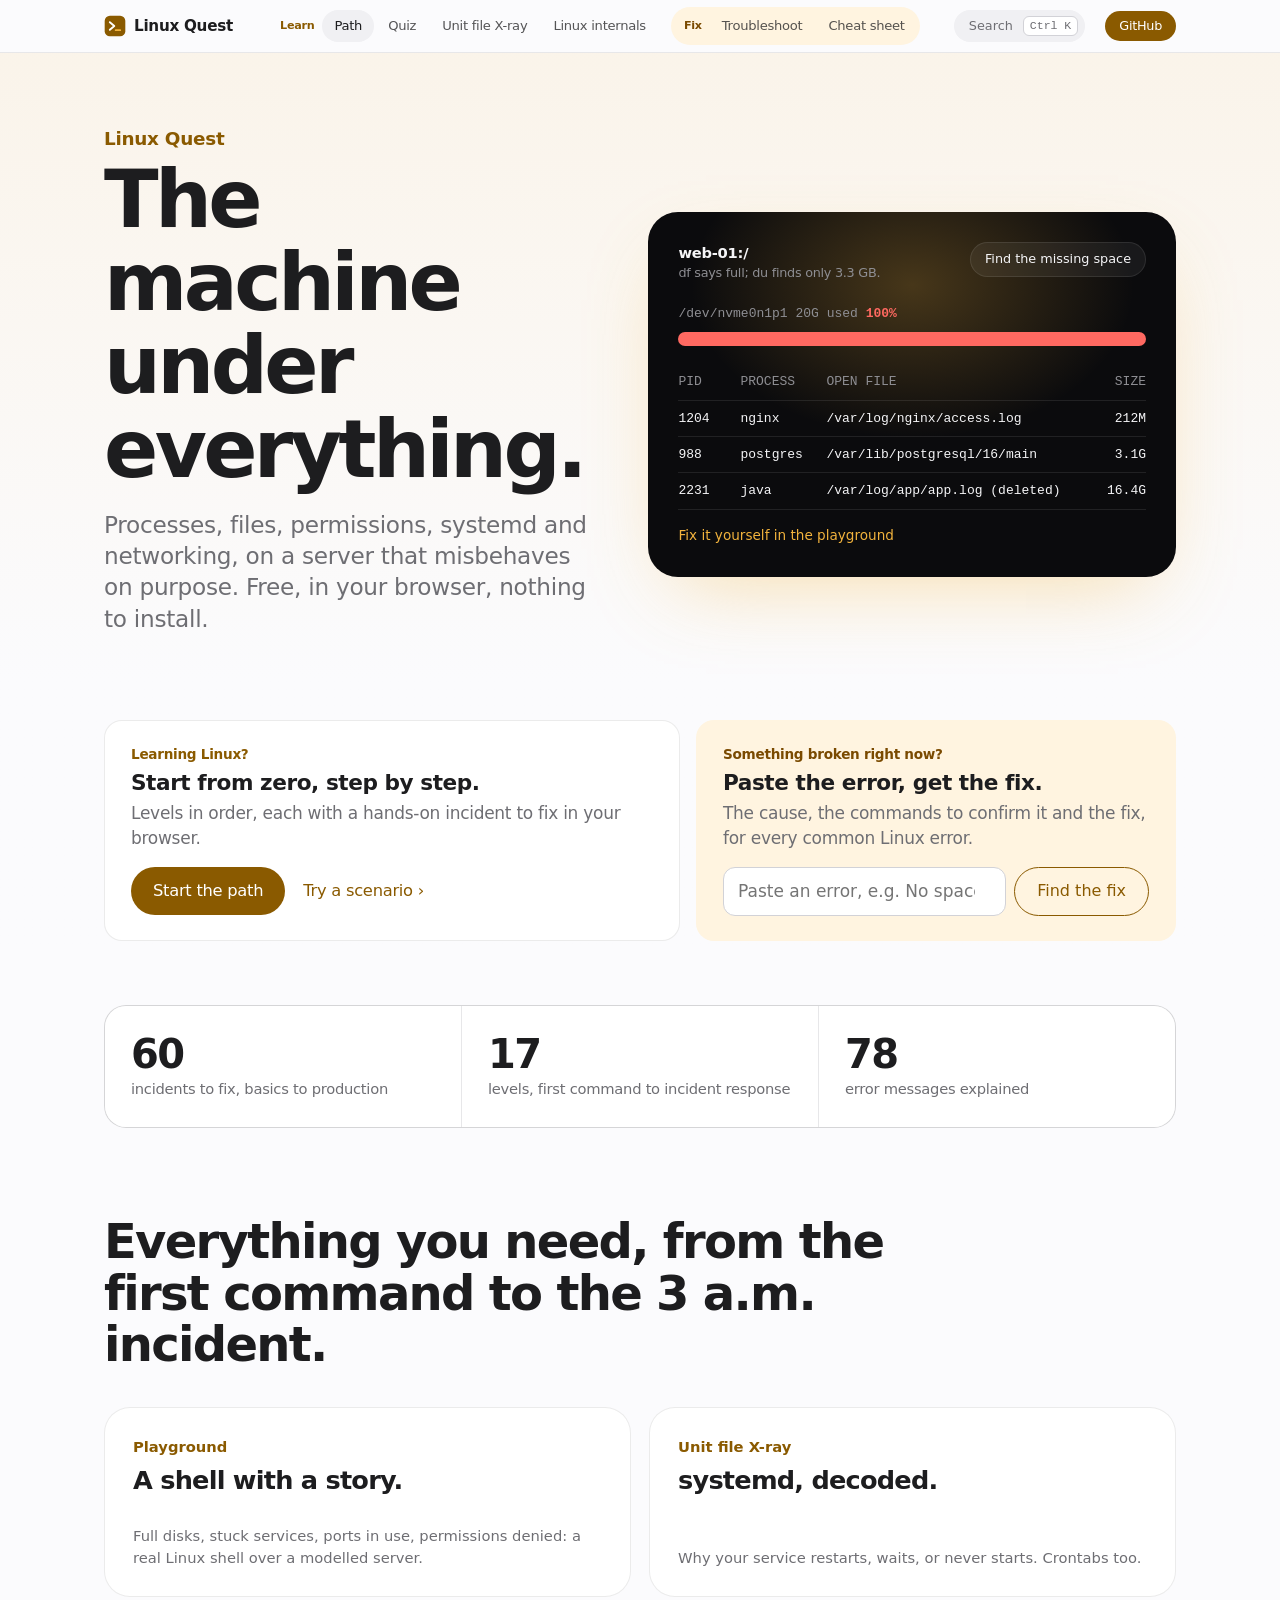
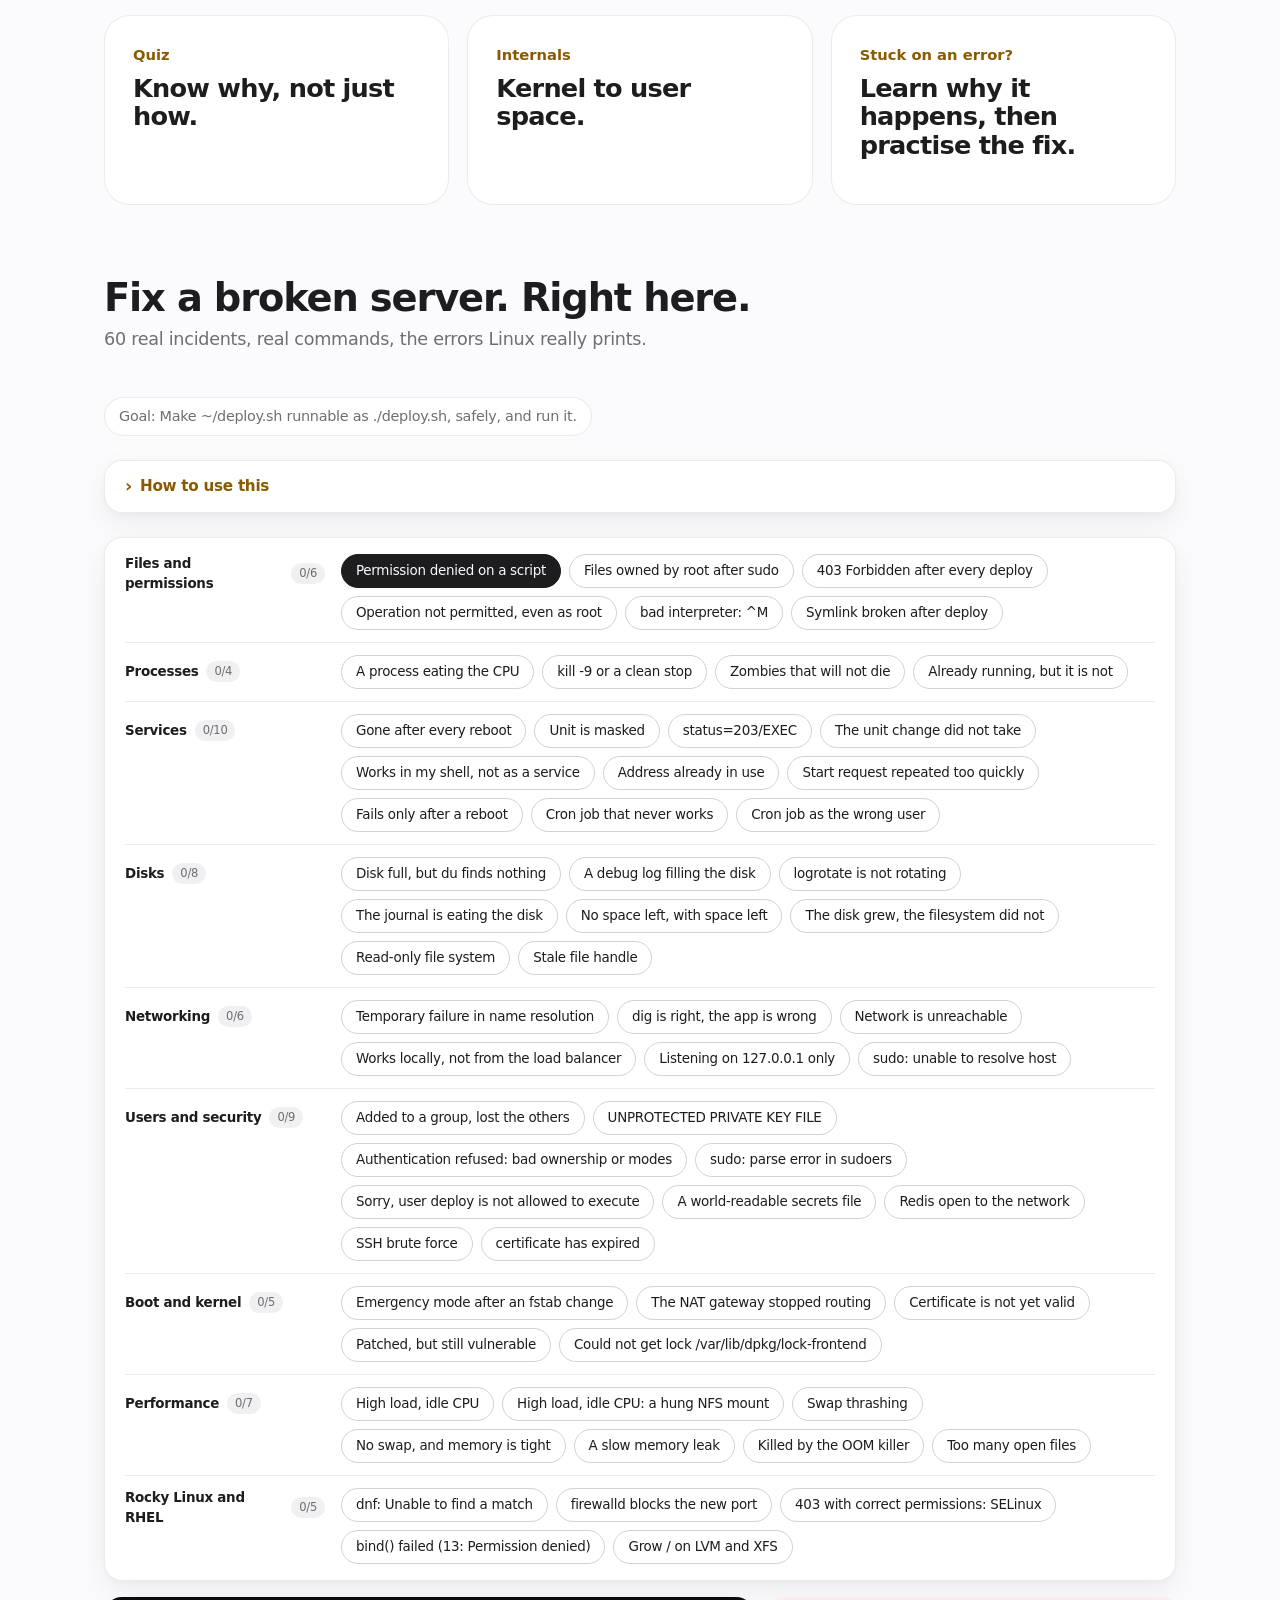
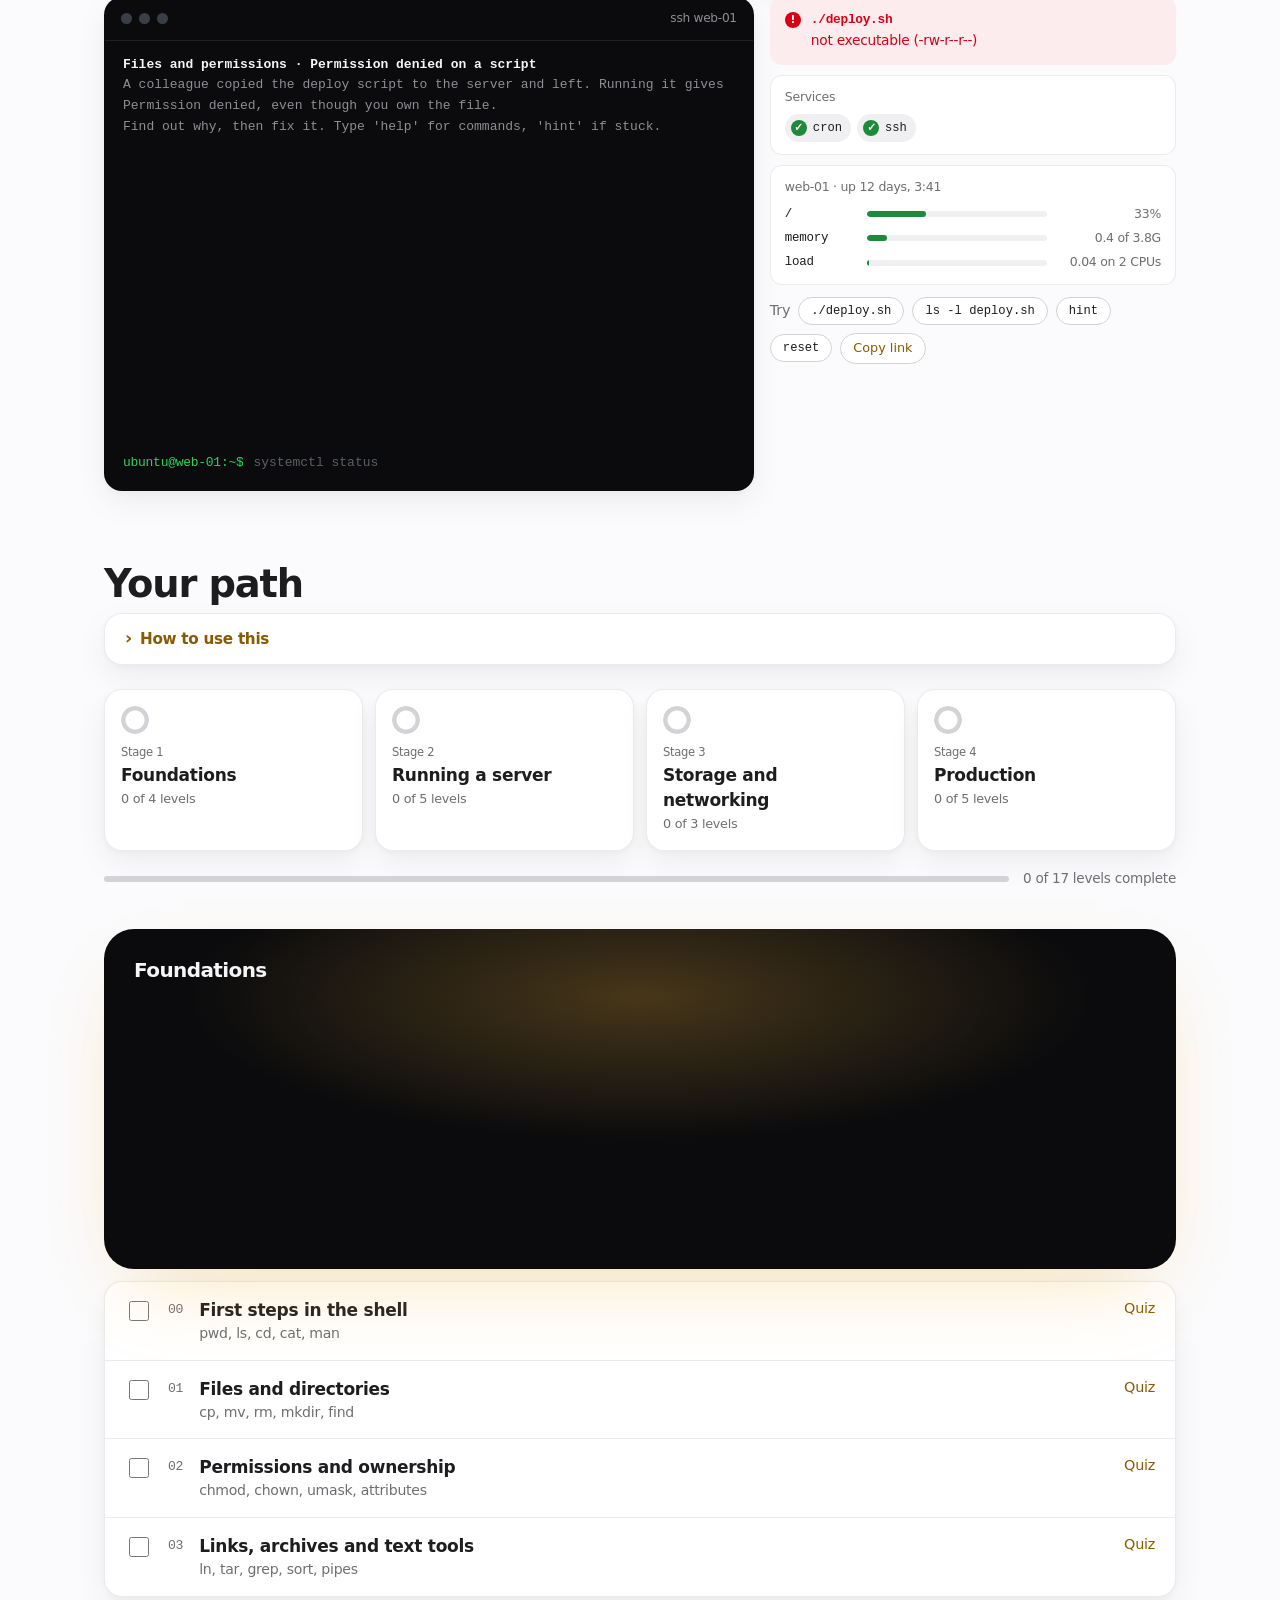
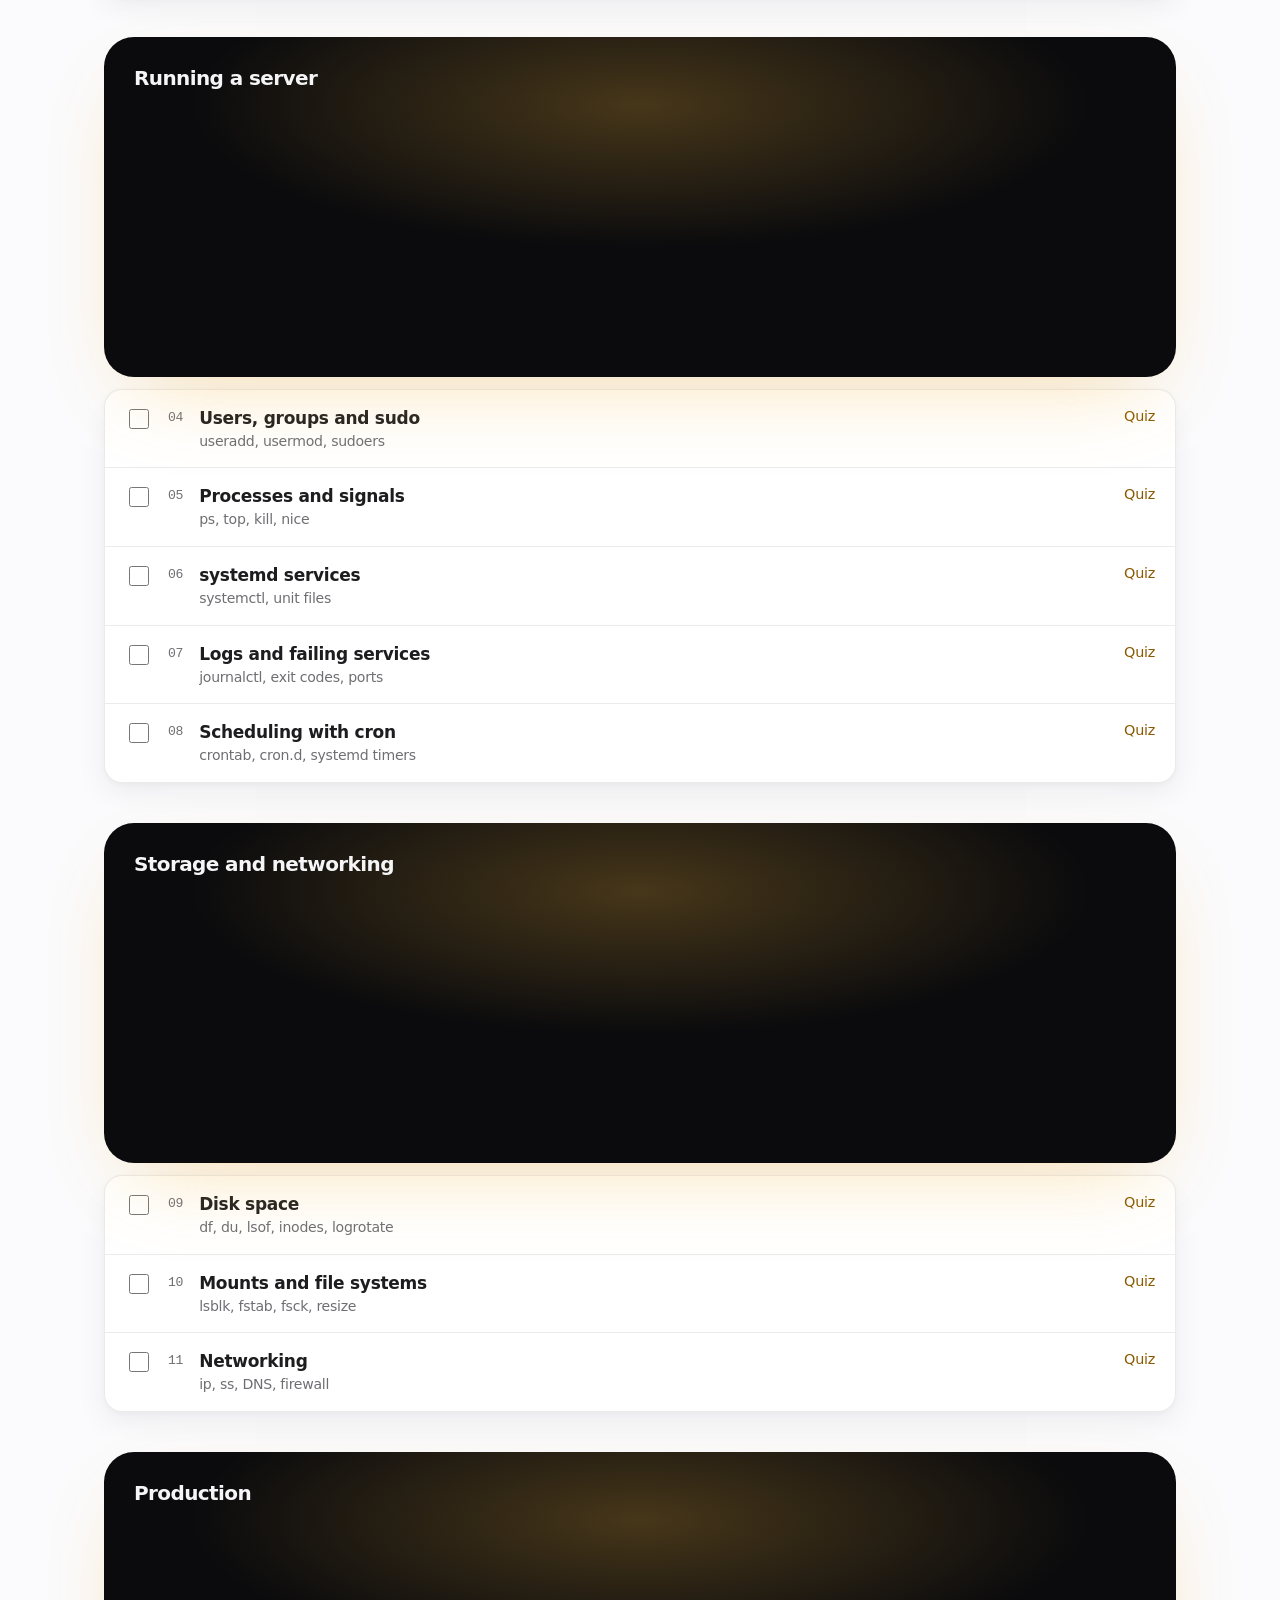
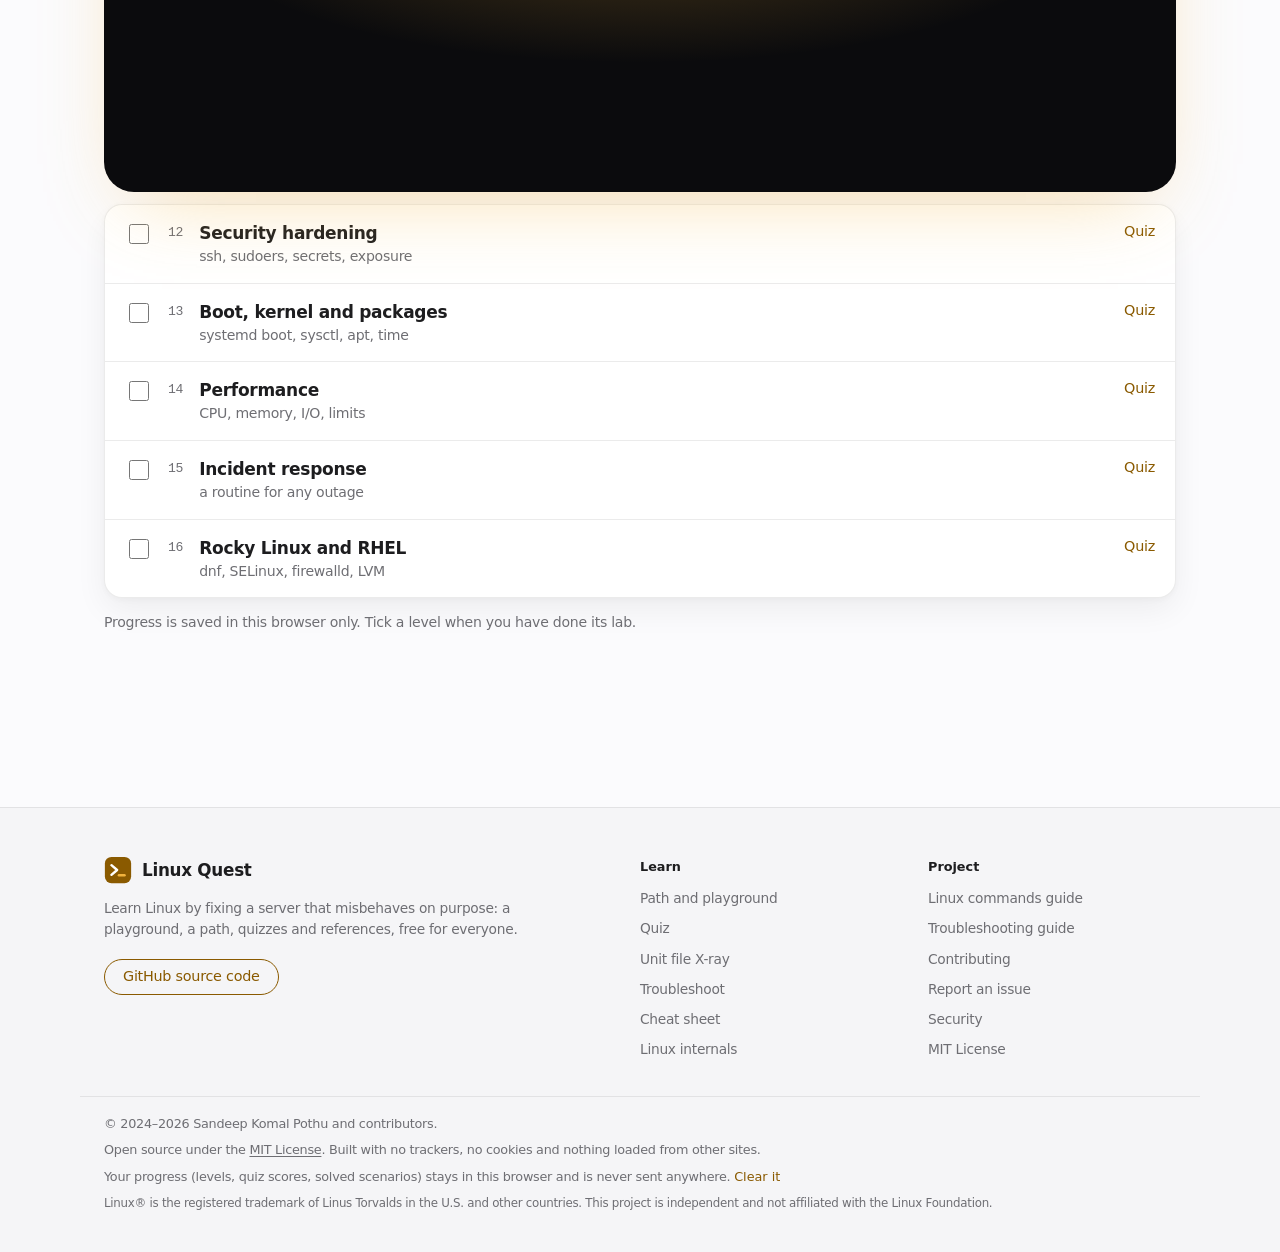
==== site/index.html @ 49817d1d "Split the site into Learn and Fix modes People arrive either to learn Linux or because something is " ====
<!doctype html>
<html lang="en">
<head>
  <meta charset="utf-8">
  <meta name="viewport" content="width=device-width, initial-scale=1">
  <meta http-equiv="Content-Security-Policy" content="default-src 'self'; script-src 'self'; style-src 'self'; img-src 'self' data:; connect-src 'none'; base-uri 'none'; form-action 'none'">
  <meta name="description" content="Learn Linux by fixing a broken server in your browser: 60 real incidents on Ubuntu and Rocky Linux (disk full, permission denied, services that will not start, DNS, SELinux, OOM, cron), a troubleshooting reference for every common error, a systemd unit X-ray, quizzes and a cheat sheet.">
  <meta property="og:type" content="website">
  <meta property="og:title" content="Linux Quest: learn Linux by fixing it">
  <meta property="og:description" content="Real Linux incidents to fix in your browser, and a reference answer for every common error message. Free, no account, nothing to install.">
  <meta property="og:url" content="https://sandeepkomal.github.io/Linux/">
  <link rel="canonical" href="https://sandeepkomal.github.io/Linux/">
  <title>Linux Quest</title>
  <link rel="stylesheet" href="style.css">
  <link rel="icon" href="logo.svg" type="image/svg+xml">
</head>
<body>
  <a class="skip" href="#main">Skip to content</a>
  <header class="top">
    <div class="wrap top-inner">
      <a class="brand" href="#path" aria-label="Linux Quest home">
        <img src="logo.svg" alt="" width="22" height="22">
        Linux Quest
      </a>
      <nav aria-label="Sections">
        <div class="mode learn" role="group" aria-label="Learn">
          <span class="mode-k">Learn</span>
          <a href="#path" data-tab="path">Path</a>
          <a href="#quiz" data-tab="quiz">Quiz</a>
          <a href="#xray" data-tab="xray">Unit file X-ray</a>
          <a href="#arch" data-tab="arch">Linux internals</a>
        </div>
        <div class="mode fix" role="group" aria-label="Fix">
          <span class="mode-k">Fix</span>
          <a href="#doctor" data-tab="doctor">Troubleshoot</a>
          <a href="#cheats" data-tab="cheats">Cheat sheet</a>
        </div>
      </nav>
      <button type="button" class="kbd-btn" id="palette-open" aria-label="Search the site (Ctrl+K)"><span>Search</span><kbd id="palette-key">Ctrl K</kbd></button>
      <a class="gh" id="gh-link" href="#">GitHub</a>
    </div>
  </header>

  <main id="main">
    <section id="tab-path" class="tab">
      <div class="hero">
        <div class="wrap hero-grid">
          <div>
            <p class="eyebrow">Linux Quest</p>
            <h1>The machine under everything.</h1>
            <p class="sub">Processes, files, permissions, systemd and networking, on a server that misbehaves on purpose. Free, in your browser, nothing to install.</p>
          </div>
          <div class="doors">
            <div class="door learn">
              <p class="door-k">Learning Linux?</p>
              <h2>Start from zero, step by step.</h2>
              <p>Levels in order, each with a hands-on incident to fix in your browser.</p>
              <div class="ctas"><a class="btn" id="cta-start" href="#path-title">Start the path</a><a class="link" id="cta-try" href="#play/noexec">Try a scenario</a></div>
            </div>
            <div class="door fix">
              <p class="door-k">Something broken right now?</p>
              <h2>Paste the error, get the fix.</h2>
              <p>The cause, the commands to confirm it and the fix, for every common Linux error.</p>
              <div class="door-search"><input id="door-q" type="search" placeholder="Paste an error, e.g. No space left on device" aria-label="Paste an error" autocomplete="off"><button type="button" class="pill" id="door-go">Find the fix</button></div>
            </div>
          </div>
          <div class="stage" id="stage"></div>
        </div>
      </div>
      <div class="wrap">
        <div class="stats" id="stats"></div>

        <section class="bento-block" aria-labelledby="bento-title">
          <h2 id="bento-title" class="big-title">Everything you need, from the first command to the 3 a.m. incident.</h2>
          <div class="bento">
            <button type="button" class="tile wide" data-goto="path"><span class="k">Playground</span><span class="t">A shell with a story.</span><span class="p">Full disks, stuck services, ports in use, permissions denied: a real Linux shell over a modelled server.</span></button>
            <button type="button" class="tile wide" data-goto="xray"><span class="k">Unit file X-ray</span><span class="t">systemd, decoded.</span><span class="p">Why your service restarts, waits, or never starts. Crontabs too.</span></button>
            <button type="button" class="tile" data-goto="quiz"><span class="k">Quiz</span><span class="t">Know why, not just how.</span></button>
            <button type="button" class="tile" data-goto="arch"><span class="k">Internals</span><span class="t">Kernel to user space.</span></button>
            <button type="button" class="tile" data-goto="doctor"><span class="k">Stuck on an error?</span><span class="t">Learn why it happens, then practise the fix.</span></button>
          </div>
        </section>

        <section class="playground" aria-labelledby="pg-title">
          <div class="pg-head">
            <div>
              <h2 id="pg-title" class="section-title">Fix a broken server. Right here.</h2>
              <p class="section-sub"><span id="pg-count">60</span> real incidents, real commands, the errors Linux really prints.</p>
            </div>
            <p id="pg-goal" class="pg-goal" aria-live="polite"></p>
          </div>
          <div class="guide-slot" data-guide="playground"></div>
          <div class="pg-scenarios" id="pg-scenarios" role="group" aria-label="Scenario"></div>
          <div class="pg-body">
            <div class="pg-term" id="pg-term">
              <div class="pg-bar" aria-hidden="true"><span></span><span></span><span></span><em id="pg-host">ssh web-01</em></div>
              <div class="pg-out" id="pg-out" role="log" aria-live="polite" aria-label="Terminal output"></div>
              <form class="pg-form" id="pg-form" autocomplete="off">
                <span id="pg-prompt" aria-hidden="true">$</span>
                <input id="pg-input" type="text" spellcheck="false" autocapitalize="off" aria-label="Type a shell command" placeholder="systemctl status">
              </form>
            </div>
            <div class="pg-side">
              <div class="pg-map" id="pg-map" aria-label="Host status" aria-live="polite"></div>
              <div class="pg-try" id="pg-try"></div>
            </div>
          </div>
        </section>

        <h2 class="section-title" id="path-title">Your path</h2>
        <div class="guide-slot" data-guide="path"></div>
        <div class="stages" id="stages" role="list"></div>
        <div class="progress-row">
          <div class="bar" role="progressbar" aria-label="Levels complete" aria-valuemin="0" aria-valuemax="16" aria-valuenow="0" id="bar"><span id="bar-fill"></span></div>
          <span id="bar-text"></span>
        </div>
        <div id="levels"></div>
        <p class="note">Progress is saved in this browser only. Tick a level when you have done its lab.</p>
      </div>
    </section>

    <section id="tab-quiz" class="tab wrap" hidden>
      <h2>Quiz</h2>
      <p class="lede">Scenario-based questions for every level. You see right or wrong as soon as you answer, with the reasoning, which is where the learning is.</p>
      <div class="guide-slot" data-guide="quiz"></div>
      <label class="field">Practise
        <select id="quiz-level"></select>
      </label>
      <button type="button" class="pill small-pill quiz-again" id="quiz-again">Start again in a new order</button>
      <div id="quiz-list"></div>
    </section>

    <section id="tab-xray" class="tab wrap" hidden>
      <h2>Unit file X-ray</h2>
      <p class="lede">Paste a systemd unit file, a drop-in, a timer or a crontab. Every line is explained, risky lines are flagged, and missing settings are listed.</p>
      <div class="guide-slot" data-guide="xray"></div>
      <div class="seg" id="xray-pick" role="tablist" aria-label="Example"></div>
      <div class="xray-paste card">
        <label for="xray-input" class="xray-paste-label">Unit file or crontab</label>
        <textarea id="xray-input" rows="10" spellcheck="false" autocapitalize="off" placeholder="[Unit]&#10;Description=My service&#10;&#10;[Service]&#10;ExecStart=/usr/local/bin/my-service"></textarea>
        <p id="xray-error" class="xray-warn" hidden></p>
        <div class="xray-paste-actions">
          <button type="button" class="pill primary small-pill" id="xray-go">Explain</button>
          <button type="button" class="pill small-pill" id="xray-clear">Clear</button>
          <span class="note">Ctrl+Enter explains. Everything stays in your browser.</span>
        </div>
        <div id="xray-result" hidden>
          <p class="xray-result-title" id="xray-summary"></p>
          <div id="xray-review" aria-live="polite"></div>
        </div>
      </div>
      <div class="xray" id="xray-view" hidden>
        <ol id="xray-lines" class="code" aria-label="Lines"></ol>
        <aside id="xray-note" class="card" aria-live="polite"></aside>
      </div>
    </section>

    <section id="tab-doctor" class="tab wrap" hidden>
      <p class="mode-banner"><strong>Fix mode.</strong> For when something is broken right now. Learning Linux instead? <a href="#path">Start the path</a>.</p>
      <h2>Stuck on an error?</h2>
      <p class="lede">Paste the error you see. Each answer explains why it happens, how to confirm it and how to fix and prevent it, then gives you a safe scenario to break and fix it yourself, so you recognise it next time. Every answer has its own link.</p>
      <div class="guide-slot" data-guide="doctor"></div>
      <label class="field wide-field">Search by error text, symptom or tool
        <input id="doctor-q" type="search" placeholder="Paste an error: No space left on device, 203/EXEC, Permission denied (publickey)…" autocomplete="off">
      </label>
      <div id="doctor-list" class="doctor-groups"></div>
      <p class="muted" id="doctor-none" hidden>No entry matches. Try fewer words, or the tool's name (systemctl, ssh, cron, mount).</p>
      <div id="doctor-out"></div>
      <p class="note">A plain copy of this reference, readable without JavaScript: <a href="problems.html">problems.html</a>.</p>
    </section>

    <section id="tab-cheats" class="tab wrap" hidden>
      <h2>Cheat sheet</h2>
      <p class="lede">The commands people actually use. Try runs one in the playground, opening the scenario it needs. Lab marks the ones that need a real Linux machine.</p>
      <div class="guide-slot" data-guide="cheats"></div>
      <label class="field">Search
        <input id="cheat-q" type="search" placeholder="disk, port, journalctl, cron…" autocomplete="off">
      </label>
      <div id="cheat-out"></div>
    </section>

    <section id="tab-arch" class="tab wrap" hidden>
      <h2>Linux internals</h2>
      <p class="lede">From your shell down to the disk: what each layer does, how it fails, and the commands that show it. Point at a part, or tab to it, to read about it.</p>
      <div class="arch" id="arch"></div>
    </section>
  </main>

  <footer class="foot">
    <div class="wrap foot-grid">
      <div class="foot-brand">
        <a class="brand" href="#path">
          <img src="logo.svg" alt="" width="28" height="28">
          Linux Quest
        </a>
        <p>Learn Linux by fixing a server that misbehaves on purpose: a playground, a path, quizzes and references, free for everyone.</p>
        <a class="pill small-pill foot-gh" data-repo="" href="#">GitHub source code</a>
      </div>
      <nav class="foot-col" aria-label="Learn">
        <h2>Learn</h2>
        <a href="#path">Path and playground</a>
        <a href="#quiz">Quiz</a>
        <a href="#xray">Unit file X-ray</a>
        <a href="#doctor">Troubleshoot</a>
        <a href="#cheats">Cheat sheet</a>
        <a href="#arch">Linux internals</a>
      </nav>
      <nav class="foot-col" aria-label="Project">
        <h2>Project</h2>
        <a data-repo="/blob/main/Linux_commands.md" href="#">Linux commands guide</a>
        <a data-repo="/blob/main/docs/troubleshooting.md" href="#">Troubleshooting guide</a>
        <a data-repo="/blob/main/CONTRIBUTING.md" href="#">Contributing</a>
        <a data-repo="/issues" href="#">Report an issue</a>
        <a data-repo="/blob/main/SECURITY.md" href="#">Security</a>
        <a data-repo="/blob/main/LICENSE" href="#">MIT License</a>
      </nav>
    </div>
    <div class="wrap foot-base">
      <p>© 2024–2026 Sandeep Komal Pothu and contributors.</p>
      <p>Open source under the <a data-repo="/blob/main/LICENSE" href="#">MIT License</a>. Built with no trackers, no cookies and nothing loaded from other sites.</p>
      <p>Your progress (levels, quiz scores, solved scenarios) stays in this browser and is never sent anywhere. <button type="button" class="link-btn" id="forget">Clear it</button></p>
      <p class="foot-tm">Linux® is the registered trademark of Linus Torvalds in the U.S. and other countries. This project is independent and not affiliated with the Linux Foundation.</p>
    </div>
  </footer>

  <dialog id="palette" class="palette" aria-label="Search">
    <input id="palette-input" type="text" placeholder="Jump to a scenario, an error or a section" autocomplete="off" aria-controls="palette-list">
    <ul id="palette-list" role="listbox"></ul>
    <p class="palette-foot muted"><kbd>↑</kbd> <kbd>↓</kbd> to move · <kbd>Enter</kbd> to open · <kbd>Esc</kbd> to close</p>
  </dialog>

  <script src="data.js"></script>
  <script src="quiz-bank.js"></script>
  <script src="xray-explain.js"></script>
  <script src="app.js"></script>
  <script src="sim.js"></script>
  <script src="sim-ops.js"></script>
  <script src="sim-admin.js"></script>
  <script src="world.js"></script>
  <script src="rhel.js"></script>
  <script src="scenarios.js"></script>
  <script src="playground.js"></script>
  <script src="architecture.js"></script>
</body>
</html>
---- site/style.css ----
/* Linux Quest. Calm, product-page styling: system font, solid surfaces,
   hairline borders, one accent (amber), light and dark. */
:root {
  --bg: #fbfbfd;
  --surface: #ffffff;
  --surface-2: #f5f5f7;
  --text: #1d1d1f;
  --muted: #6e6e73;
  --line: #d2d2d7;
  --hair: rgba(0, 0, 0, .08);
  --accent: #8a5a00;
  --accent-2: #f2b33d;
  --accent-hover: #744b00;
  --accent-soft: #fbf1df;
  --on-accent: #ffffff;
  --ok: #1d8a3a;
  --ok-soft: #e9f6ec;
  --bad: #d70015;
  --bad-soft: #fdecee;
  --warn: #b26a00;
  --warn-text: #7a4a00;
  --warn-soft: #fff4e0;
  --code-bg: #f0f0f3;
  --stage: #0b0b0d;
  --stage-text: #f5f5f7;
  --stage-muted: #8e8e93;
  --stage-line: rgba(255, 255, 255, .09);
  --term-ok: #30d158;
  --term-warn: #ffd60a;
  --term-bad: #ff6961;
  --shadow: 0 2px 8px rgba(0, 0, 0, .04), 0 12px 32px rgba(0, 0, 0, .06);
  --radius: 18px;
  --radius-sm: 12px;
  --ease: cubic-bezier(.22, .8, .2, 1);
  --dur: .24s;
  --mono: "SF Mono", ui-monospace, Menlo, Consolas, monospace;
  color-scheme: light dark;
}
@media (prefers-color-scheme: dark) {
  :root {
    --bg: #000000;
    --surface: #161618;
    --surface-2: #111113;
    --text: #f5f5f7;
    --muted: #a1a1a6;
    --line: #424245;
    --hair: rgba(255, 255, 255, .1);
    --accent: #f2b33d;
    --accent-hover: #f6c464;
    --accent-soft: #33260c;
    --on-accent: #000000;
    --ok: #30d158;
    --ok-soft: #0f2e18;
    --bad: #ff6961;
    --bad-soft: #3a1414;
    --warn: #ffb340;
    --warn-text: #ffcc80;
    --warn-soft: #3a2a0c;
    --code-bg: #2c2c2e;
    --shadow: none;
  }
}

* { box-sizing: border-box; }
html { -webkit-text-size-adjust: 100%; scroll-padding-top: 80px; }
body { margin: 0; background: var(--bg); color: var(--text); font: 17px/1.47 -apple-system, BlinkMacSystemFont, "SF Pro Text", "Helvetica Neue", "Segoe UI", system-ui, sans-serif; letter-spacing: -.016em; -webkit-font-smoothing: antialiased; }
a { color: var(--accent); text-decoration: none; }
a:hover { text-decoration: underline; }
button { font: inherit; cursor: pointer; }
code, pre { font-family: var(--mono); font-size: .86em; letter-spacing: 0; }
:not(pre) > code { background: var(--code-bg); padding: .12em .4em; border-radius: 6px; overflow-wrap: anywhere; }
pre { background: var(--code-bg); padding: 14px 16px; border-radius: var(--radius-sm); overflow-x: auto; margin: 0; line-height: 1.6; }
h1, h2, h3, h4 { letter-spacing: -.03em; line-height: 1.1; }
:focus-visible { outline: 3px solid var(--accent); outline-offset: 3px; border-radius: 8px; }

.wrap { max-width: 1120px; margin: 0 auto; padding: 0 24px; }
.skip { position: absolute; left: -9999px; }
.skip:focus { left: 16px; top: 8px; background: var(--surface); padding: 6px 10px; z-index: 30; }
.muted { color: var(--muted); }
.small { font-size: .9rem; }
.note { color: var(--muted); font-size: .88rem; }
.lede { color: var(--muted); font-size: 1.15rem; margin: -6px 0 24px; max-width: 720px; }

/* Navigation: quiet and solid. */
.top { position: sticky; top: 0; z-index: 20; background: var(--bg); border-bottom: 1px solid var(--hair); }
.top-inner { display: flex; align-items: center; gap: 20px; height: 52px; }
.brand { display: flex; align-items: center; gap: 8px; font-weight: 600; font-size: .95rem; color: var(--text); white-space: nowrap; }
.brand:hover { text-decoration: none; }
.brand img { display: block; }
.top nav { display: flex; gap: 2px; overflow-x: auto; flex: 1; justify-content: center; scrollbar-width: none; }
.top nav a { color: var(--text); opacity: .75; padding: 6px 12px; border-radius: 99px; white-space: nowrap; font-size: .82rem; transition: opacity .2s, background .2s; }
.top nav a:hover { opacity: 1; text-decoration: none; }
.top nav a[aria-current="page"] { opacity: 1; background: var(--code-bg); font-weight: 500; }
/* Two modes: Learn (the course) and Fix (the reference for something broken now). */
.top nav { align-items: center; gap: 10px; }
.mode { display: flex; align-items: center; gap: 2px; padding: 3px; border-radius: 99px; }
.mode-k { font-size: .7rem; font-weight: 600; padding: 0 6px 0 10px; color: var(--accent); }
.mode.fix { background: var(--warn-soft); }
.mode.fix .mode-k { color: var(--warn-text); }
.mode.fix a[aria-current="page"] { background: var(--surface); }
.gh { display: inline-flex; align-items: center; font-size: .8rem; font-weight: 500; color: var(--on-accent); background: var(--accent); border-radius: 99px; padding: 6px 14px; transition: background .2s; }
.gh:hover { background: var(--accent-hover); text-decoration: none; }

main { padding-bottom: 64px; min-height: 70vh; }
.tab > h2 { font-size: clamp(2rem, 4.5vw, 3rem); font-weight: 700; margin: 48px 0 14px; }

/* Hero: split composition, a soft accent tint at the top, the signature on a dark stage. */
.hero { padding: 72px 0 8px; background: linear-gradient(180deg, color-mix(in srgb, var(--accent-2) 10%, var(--bg)), var(--bg) 70%); }
.hero-grid { display: grid; grid-template-columns: 1fr 1.08fr; gap: 56px; align-items: center; }
.eyebrow { color: var(--accent); font-weight: 600; font-size: 1.15rem; margin: 0 0 6px; }
.hero h1 { font-size: clamp(2.8rem, 6.4vw, 5rem); line-height: 1.04; letter-spacing: -.045em; font-weight: 700; margin: 0 0 18px; }
.hero .sub { font-size: clamp(1.15rem, 2.1vw, 1.45rem); color: var(--muted); line-height: 1.35; margin: 0 0 30px; max-width: 560px; }
.ctas { display: flex; gap: 18px; flex-wrap: wrap; align-items: center; }
.btn { display: inline-flex; align-items: center; border-radius: 99px; padding: 12px 22px; font-size: 1.02rem; background: var(--accent); color: var(--on-accent); transition: background .2s, transform .15s; }
.btn:hover { background: var(--accent-hover); text-decoration: none; }
.btn:active { transform: scale(.98); }
.link { font-size: 1.02rem; }
.link::after { content: " ›"; }
/* The doors sit in a full-width row under the headline and the stage. */
.hero-grid > .doors { grid-column: 1 / -1; grid-row: 2; }
.doors { display: grid; grid-template-columns: 1.2fr 1fr; gap: 16px; }
.door { padding: 24px 26px; border-radius: var(--radius); border: 1px solid var(--hair); background: var(--surface); display: flex; flex-direction: column; gap: 6px; }
.door h2 { margin: 0; font-size: 1.35rem; letter-spacing: -.02em; }
.door p { margin: 0; color: var(--muted); }
.door .door-k { font-size: .85rem; font-weight: 600; color: var(--accent); }
.door.fix { background: var(--warn-soft); border-color: transparent; }
.door.fix .door-k { color: var(--warn-text); }
.door .ctas { margin-top: 10px; }
.door-search { display: flex; gap: 8px; margin-top: 10px; }
.door-search input { flex: 1; min-width: 0; border-radius: 99px; }
.mode-banner { margin: 32px 0 0; padding: 12px 16px; border-radius: var(--radius-sm); background: var(--warn-soft); font-size: .95rem; }
.mode-banner + h2 { margin-top: 32px; }
.mode-banner strong { color: var(--warn-text); }

.stage { position: relative; background: var(--stage); color: var(--stage-text); border-radius: 30px; padding: 30px; min-height: 340px; overflow: hidden; isolation: isolate; box-shadow: 0 30px 80px -30px color-mix(in srgb, var(--accent-2) 45%, transparent); }
.stage::before { content: ""; position: absolute; inset: -40% -10% auto; height: 120%; background: radial-gradient(closest-side, color-mix(in srgb, var(--accent-2) 26%, transparent), transparent 70%); z-index: -1; pointer-events: none; }
@media (prefers-color-scheme: dark) { .stage { border: 1px solid var(--stage-line); box-shadow: none; } }
.stage-bar { display: flex; justify-content: space-between; align-items: flex-start; gap: 12px; margin-bottom: 20px; font-size: .8rem; color: var(--stage-muted); }
.stage-bar strong { color: var(--stage-text); font-weight: 600; font-size: .92rem; }
.toggle { border: 1px solid var(--stage-line); background: rgba(255, 255, 255, .06); color: var(--stage-text); border-radius: 99px; padding: 7px 14px; font-size: .8rem; white-space: nowrap; transition: background .2s, border-color .2s; }
.toggle:hover, .toggle[aria-pressed="true"] { border-color: var(--accent-2); background: color-mix(in srgb, var(--accent-2) 18%, transparent); }
.mono { font: 13px/1.65 var(--mono); letter-spacing: 0; }
.stage .ok { color: var(--term-ok); } .stage .bad { color: var(--term-bad); } .stage .dim { color: var(--stage-muted); }
.gauge { height: 14px; border-radius: 99px; background: rgba(255, 255, 255, .08); overflow: hidden; margin: 8px 0 18px; }
.gauge i { display: block; height: 100%; width: 100%; background: var(--term-bad); transition: width .9s var(--ease), background .4s; }
.gauge i.freed { width: 18%; background: var(--term-ok); }
.rows > div { display: grid; grid-template-columns: 52px 76px minmax(0, 1fr) 56px; gap: 10px; padding: 7px 0; border-bottom: 1px solid var(--stage-line); transition: color .4s; }
.rows > div span { overflow-wrap: anywhere; }
.rows > div span:last-child { text-align: right; }
.rows .found { color: var(--term-warn); }
.stage .stage-try { margin-top: 16px; color: var(--accent-2); font-size: .85rem; }

/* Stats and bento */
.stats { display: grid; grid-template-columns: repeat(3, 1fr); gap: 1px; background: var(--hair); border-radius: 22px; overflow: hidden; margin: 56px 0 0; border: 1px solid var(--hair); }
.stats div { background: var(--surface); padding: 26px; }
.stats b { display: block; font-size: 2.5rem; letter-spacing: -.04em; line-height: 1.1; }
.stats span { color: var(--muted); font-size: .92rem; }
.big-title { font-size: clamp(2rem, 4.5vw, 3rem); letter-spacing: -.035em; line-height: 1.08; margin: 88px 0 36px; max-width: 780px; }
.bento { display: grid; grid-template-columns: repeat(6, 1fr); gap: 18px; }
.tile { text-align: left; color: var(--text); background: var(--surface); border: 1px solid var(--hair); border-radius: 26px; padding: 28px; grid-column: span 2; min-height: 190px; display: flex; flex-direction: column; gap: 8px; transition: transform .35s var(--ease), box-shadow .35s var(--ease); }
.tile:hover { transform: translateY(-3px); box-shadow: 0 18px 40px -22px rgba(0, 0, 0, .3); }
.tile.wide { grid-column: span 3; }
.tile .k { color: var(--accent); font-weight: 600; font-size: .92rem; }
.tile .t { font-size: 1.6rem; font-weight: 700; letter-spacing: -.03em; line-height: 1.12; }
.tile .p { color: var(--muted); margin-top: auto; font-size: .92rem; }

.pill { display: inline-flex; align-items: center; justify-content: center; gap: 6px; min-height: 44px; padding: 0 22px; border-radius: 99px; font-size: 1rem; color: var(--accent); background: transparent; border: 1px solid var(--accent); transition: background .2s var(--ease); }
.pill:hover { text-decoration: none; background: var(--accent-soft); }
.pill.primary { background: var(--accent); color: var(--on-accent); }
.pill.primary:hover { background: var(--accent-hover); }
.small-pill { min-height: 36px; padding: 0 18px; font-size: .9rem; }
.section-title { font-size: clamp(1.7rem, 3.5vw, 2.4rem); font-weight: 700; margin: 72px 0 8px; }
.section-sub { color: var(--muted); font-size: 1.1rem; margin: 0 0 24px; }
.linkish, .link-btn { font: inherit; color: var(--accent); background: none; border: 0; padding: 0; }
.linkish:hover, .link-btn:hover { text-decoration: underline; }

/* Stages and levels */
.stages { display: grid; grid-template-columns: repeat(4, minmax(0, 1fr)); gap: 12px; margin: 22px 0 18px; }
.stage-card { display: flex; flex-direction: column; gap: 2px; padding: 16px; border-radius: var(--radius); background: var(--surface); color: var(--text); box-shadow: var(--shadow); border: 1px solid var(--hair); transition: transform .25s var(--ease); }
.stage-card:hover { text-decoration: none; transform: translateY(-2px); }
.stage-card .muted { font-size: .8rem; }
.stage-num { font-size: .72rem; color: var(--muted); }
.ring { --p: 0; width: 28px; height: 28px; border-radius: 50%; margin-bottom: 8px; background: conic-gradient(var(--accent) calc(var(--p) * 1%), var(--line) 0); -webkit-mask: radial-gradient(circle, transparent 9px, #000 10px); mask: radial-gradient(circle, transparent 9px, #000 10px); }
.stage-card.complete .ring { background: var(--ok); }
.progress-row { display: flex; align-items: center; gap: 14px; margin: 6px 0 8px; }
.bar { flex: 1; height: 6px; background: var(--line); border-radius: 99px; overflow: hidden; }
.bar span { display: block; height: 100%; width: 0; background: var(--accent); border-radius: 99px; transition: width .5s var(--ease); }
#bar-text { color: var(--muted); font-size: .85rem; white-space: nowrap; }
h3.stage { font-size: 1.25rem; font-weight: 700; margin: 40px 0 12px; }
.levels { list-style: none; padding: 0; margin: 0; background: var(--surface); border-radius: var(--radius); box-shadow: var(--shadow); border: 1px solid var(--hair); overflow: hidden; }
.level { display: grid; grid-template-columns: auto auto minmax(0, 1fr) auto; align-items: start; gap: 16px; padding: 16px 20px; border-top: 1px solid var(--hair); }
.level:first-child { border-top: 0; }
.level input { width: 20px; height: 20px; margin-top: 3px; accent-color: var(--ok); }
.level .num { font: .82rem/1.9 var(--mono); color: var(--muted); }
.level .what summary { cursor: pointer; list-style: none; display: flex; flex-direction: column; }
.level .what summary::-webkit-details-marker { display: none; }
.level .title { font-weight: 600; }
.level.done .title { color: var(--muted); }
.level .topic { color: var(--muted); font-size: .88rem; }
.level-body { display: grid; gap: 4px 24px; grid-template-columns: minmax(0, 1fr) minmax(0, 1fr); margin-top: 12px; font-size: .94rem; }
.level-body h4 { margin: 4px 0 6px; font-size: .82rem; color: var(--muted); letter-spacing: 0; }
.level-body ul { margin: 0; padding-left: 18px; }
.level-body pre { font-size: .8rem; }
.level-links, .level-body .doctor-practise { grid-column: 1 / -1; margin: 8px 0 0; }
.level .actions { display: flex; gap: 14px; align-items: center; }

/* Cards and forms */
.card { background: var(--surface); border-radius: var(--radius); box-shadow: var(--shadow); border: 1px solid var(--hair); padding: 24px 26px; }
.field { display: flex; flex-direction: column; gap: 6px; font-size: .9rem; color: var(--muted); max-width: 560px; margin-bottom: 22px; }
.field.wide-field { max-width: 820px; }
select, input[type="search"] { font: inherit; color: var(--text); background: var(--surface); border: 1px solid var(--line); border-radius: var(--radius-sm); padding: 11px 14px; transition: border-color .2s; }
select:focus, input[type="search"]:focus { border-color: var(--accent); outline: none; box-shadow: 0 0 0 4px var(--accent-soft); }

/* Quiz */
.score { position: sticky; top: 60px; z-index: 5; background: var(--surface); box-shadow: var(--shadow); border: 1px solid var(--hair); border-radius: var(--radius); padding: 14px 20px; margin-bottom: 18px; display: grid; gap: 10px; font-variant-numeric: tabular-nums; }
.score .meter { display: block; height: 6px; background: var(--line); border-radius: 99px; overflow: hidden; }
.score .fill { display: block; height: 100%; width: 0; background: var(--accent); transition: width .35s var(--ease); }
.score .result { margin: 0; }
.quiz-again { margin: -8px 0 20px; }
.question { margin-bottom: 16px; }
.question h3 { font-size: 1.12rem; margin: 0 0 16px; font-weight: 600; line-height: 1.35; letter-spacing: -.02em; }
.tag { margin: 0 0 6px; font-size: .78rem; color: var(--muted); font-weight: 500; }
.options { display: grid; gap: 10px; }
.opt { font-size: 1rem; text-align: left; color: var(--text); background: var(--surface-2); border: 1px solid var(--line); border-radius: var(--radius-sm); padding: 13px 16px; transition: border-color .2s var(--ease), background .2s var(--ease); }
.opt:hover:not(:disabled) { border-color: var(--accent); background: var(--surface); }
.opt:disabled { cursor: default; }
.opt.right { border-color: var(--ok); background: var(--ok-soft); }
.opt.right::before { content: "✓  "; color: var(--ok); font-weight: 700; }
.opt.wrong { border-color: var(--bad); background: var(--bad-soft); }
.opt.wrong::before { content: "✕  "; color: var(--bad); font-weight: 700; }
.opt:disabled:not(.right):not(.wrong) { opacity: .55; }
.feedback { margin: 14px 0 0; line-height: 1.5; }
.feedback:empty { display: none; }
.feedback.ok strong { color: var(--ok); }
.feedback.bad strong { color: var(--bad); }

/* X-ray */
.seg { display: inline-flex; background: var(--code-bg); border-radius: 18px; padding: 3px; margin-bottom: 18px; flex-wrap: wrap; max-width: 100%; }
.seg button { font-size: .88rem; border: 0; background: transparent; color: var(--muted); padding: 7px 16px; border-radius: 99px; transition: background .2s, color .2s; }
.seg button[aria-selected="true"] { background: var(--surface); color: var(--text); box-shadow: 0 1px 4px rgba(0, 0, 0, .12); }
.xray-paste { margin-bottom: 18px; }
.xray-paste-label { display: block; font-weight: 600; margin-bottom: 8px; }
#xray-input { width: 100%; font: .86rem/1.6 var(--mono); color: var(--text); background: var(--code-bg); border: 1px solid transparent; border-radius: var(--radius-sm); padding: 12px 14px; resize: vertical; }
#xray-input:focus { outline: none; border-color: var(--accent); }
.xray-paste-actions { display: flex; flex-wrap: wrap; align-items: center; gap: 10px 14px; margin-top: 12px; }
#xray-error { margin: 12px 0 0; }
#xray-result { margin-top: 16px; padding-top: 12px; border-top: 1px solid var(--hair); }
.xray-result-title { margin: 0 0 8px; font-weight: 600; }
.xray-missing summary { cursor: pointer; font-size: .9rem; font-weight: 600; color: var(--warn-text); }
.xray-review { margin: 6px 0 0; padding-left: 20px; font-size: .9rem; color: var(--muted); }
.xray-review li { margin: 4px 0; }
.xray { display: grid; grid-template-columns: minmax(0, 1.3fr) minmax(0, 1fr); gap: 18px; align-items: start; }
.xray[hidden] { display: none; }
.code { list-style: none; margin: 0; padding: 10px 0; background: var(--surface); border: 1px solid var(--hair); box-shadow: var(--shadow); border-radius: var(--radius); overflow-x: auto; counter-reset: ln; }
.code li { counter-increment: ln; display: flex; }
.code li::before { content: counter(ln); width: 38px; flex: none; text-align: right; padding-right: 12px; color: var(--muted); font: .78rem/2.1 var(--mono); opacity: .6; }
.line { flex: 1; text-align: left; border: 0; background: transparent; color: var(--text); font: .85rem/2.1 var(--mono); white-space: pre; padding: 0 14px 0 4px; border-radius: 6px; transition: background .15s; }
.line:hover, .line.on { background: var(--accent-soft); }
.line.on { box-shadow: inset 3px 0 0 var(--accent); }
.line.blank { cursor: default; }
.line.blank:hover { background: none; }
.line.warn { box-shadow: inset 3px 0 0 var(--warn); }
.line.unknown { color: var(--muted); }
#xray-note { position: sticky; top: 72px; }
#xray-note pre { margin-bottom: 14px; white-space: pre-wrap; }
.xray-warn { color: var(--warn-text); background: var(--warn-soft); padding: 8px 12px; border-radius: 10px; font-size: .92rem; }
.code li.note-slot { display: block; counter-increment: none; padding: 6px 10px 10px; }
.code li.note-slot::before { content: none; }
.code li.note-slot #xray-note { position: static; box-shadow: none; }

/* Troubleshoot */
.chip { display: inline-flex; align-items: center; font-size: .86rem; border: 1px solid var(--line); background: var(--surface); color: var(--text); padding: 6px 14px; border-radius: 99px; line-height: 1.3; text-align: left; transition: border-color .2s, background .2s; }
.chip:hover { border-color: var(--accent); text-decoration: none; }
.chip[aria-current="true"] { border-color: var(--accent); background: var(--accent-soft); color: var(--accent); }
.doctor-groups { margin: 0 0 20px; padding: 4px 20px; background: var(--surface); border: 1px solid var(--hair); border-radius: var(--radius); box-shadow: var(--shadow); }
.doctor-group { display: grid; grid-template-columns: 220px minmax(0, 1fr); align-items: start; gap: 8px 16px; padding: 12px 0; }
.doctor-group + .doctor-group { border-top: 1px solid var(--hair); }
.doctor-group-name { display: flex; align-items: center; gap: 8px; min-height: 34px; font-size: .84rem; font-weight: 600; }
.doctor-group-count, .pg-group-count { font-size: .72rem; font-weight: 500; color: var(--muted); background: var(--code-bg); border-radius: 99px; padding: 2px 8px; font-variant-numeric: tabular-nums; }
.doctor-group-items { display: flex; flex-wrap: wrap; gap: 8px; }
#doctor-out { scroll-margin-top: 72px; }
.fix-head { display: flex; justify-content: space-between; align-items: center; gap: 12px; }
.fix h3 { margin: 4px 0 14px; font-size: 1.5rem; }
.fix h4 { margin: 20px 0 8px; font-size: .9rem; color: var(--muted); font-weight: 600; letter-spacing: -.01em; }
.fix ul { margin: 0; padding-left: 20px; }
.fix p { margin: 0; }
.fix-error { white-space: pre-wrap; overflow-wrap: anywhere; color: var(--bad); }
.doctor-practise { display: flex; flex-wrap: wrap; align-items: center; gap: 8px; margin-top: 16px; }
.learn-it { margin-top: 24px; padding: 18px 20px; border-radius: var(--radius-sm); background: var(--accent-soft); border: 1px solid var(--hair); }
.fix .learn-it h4 { margin-top: 0; color: var(--text); }
.learn-it > .note { margin-top: 12px; }

/* Cheat sheet */
.group { font-size: 1rem; color: var(--muted); margin: 28px 0 10px; font-weight: 600; }
.cheats { list-style: none; padding: 0; margin: 0; background: var(--surface); border: 1px solid var(--hair); box-shadow: var(--shadow); border-radius: var(--radius); overflow: hidden; }
.cheats li { display: flex; align-items: center; justify-content: space-between; gap: 14px; padding: 12px 18px; border-top: 1px solid var(--hair); }
.cheats li:first-child { border-top: 0; }
.cheats li > div:first-child { display: flex; flex-direction: column; gap: 3px; min-width: 0; }
.cheats code { background: none; padding: 0; overflow-wrap: anywhere; }
.cheats .muted { font-size: .86rem; }
.copy { font-size: .8rem; border: 1px solid var(--line); background: var(--surface); color: var(--accent); padding: 5px 12px; border-radius: 99px; flex: none; max-width: 100%; overflow-wrap: anywhere; }
.copy:hover { border-color: var(--accent); }
.cheat-actions { display: flex; gap: 6px; flex: none; }
.cheat-actions > :first-child { min-width: 52px; text-align: center; }
.copy.lab { color: var(--muted); cursor: default; }

/* Guides */
.guide { margin: 0 0 24px; background: var(--surface); border: 1px solid var(--hair); border-radius: var(--radius); box-shadow: var(--shadow); }
.guide summary { cursor: pointer; padding: 14px 20px; font-weight: 600; font-size: .95rem; color: var(--accent); list-style: none; display: flex; align-items: center; gap: 8px; }
.guide summary::-webkit-details-marker { display: none; }
.guide summary::before { content: "›"; display: inline-block; transition: transform .2s var(--ease); font-size: 1.1rem; line-height: 1; }
.guide[open] summary::before { transform: rotate(90deg); }
.guide-body { padding: 0 20px 18px; font-size: .95rem; }
.guide-body > p { margin: 0 0 14px; max-width: 760px; }
.guide-cols { display: grid; grid-template-columns: minmax(0, 1.2fr) minmax(0, 1fr); gap: 8px 32px; }
.guide h3 { font-size: .82rem; color: var(--muted); font-weight: 600; margin: 4px 0 6px; letter-spacing: 0; }
.guide ol, .guide ul { margin: 0 0 12px; padding-left: 20px; }
.guide li { margin: 5px 0; }

/* Search and palette */
.kbd-btn { display: inline-flex; align-items: center; gap: 10px; font-size: .8rem; color: var(--muted); background: var(--code-bg); border: 1px solid transparent; border-radius: 99px; padding: 5px 6px 5px 14px; transition: border-color .2s; }
.kbd-btn:hover { border-color: var(--line); }
kbd { font: 500 .72rem/1 var(--mono); color: var(--muted); background: var(--surface); border: 1px solid var(--line); border-radius: 6px; padding: 3px 6px; }
.palette { width: min(600px, calc(100vw - 32px)); margin: 12vh auto auto; padding: 0; border: 1px solid var(--hair); border-radius: var(--radius); background: var(--surface); color: var(--text); box-shadow: 0 24px 64px rgba(0, 0, 0, .18); }
.palette::backdrop { background: rgba(0, 0, 0, .28); }
#palette-input { width: 100%; font: inherit; font-size: 1.1rem; color: var(--text); background: transparent; border: 0; border-bottom: 1px solid var(--hair); padding: 18px 20px; outline: none; }
#palette-list { list-style: none; margin: 0; padding: 8px; max-height: 50vh; overflow-y: auto; }
#palette-list li { display: flex; justify-content: space-between; align-items: center; gap: 16px; padding: 10px 12px; border-radius: 10px; cursor: pointer; }
#palette-list li[aria-selected="true"] { background: var(--accent-soft); }
#palette-list li[aria-selected="true"] .pal-label { color: var(--accent); }
.pal-kind { color: var(--muted); font-size: .78rem; flex: none; }
#palette-list .pal-empty { color: var(--muted); cursor: default; }
.palette-foot { font-size: .76rem; margin: 0; padding: 10px 20px 14px; border-top: 1px solid var(--hair); }

/* Playground: a terminal beside a live view of the host. */
.playground { scroll-margin-top: 60px; }
.pg-head { display: flex; justify-content: space-between; align-items: flex-end; gap: 20px; flex-wrap: wrap; }
.pg-goal { margin: 0 0 24px; font-size: .9rem; font-weight: 500; padding: 8px 14px; border-radius: 99px; background: var(--surface); border: 1px solid var(--hair); color: var(--muted); }
.pg-goal.done { background: var(--ok-soft); color: var(--ok); border-color: transparent; }
.pg-scenarios { margin: 0 0 16px; padding: 4px 20px; background: var(--surface); border: 1px solid var(--hair); border-radius: var(--radius); box-shadow: var(--shadow); }
.pg-group { display: grid; grid-template-columns: 200px minmax(0, 1fr); align-items: start; gap: 8px 16px; padding: 12px 0; }
.pg-group + .pg-group { border-top: 1px solid var(--hair); }
.pg-group-name { display: flex; align-items: center; gap: 8px; min-height: 34px; font-size: .84rem; font-weight: 600; }
.pg-group-count.done { color: var(--ok); }
.pg-group-items { display: flex; flex-wrap: wrap; gap: 8px; }
.pg-scn { display: inline-flex; align-items: center; gap: 6px; min-height: 34px; padding: 4px 14px; border-radius: 99px; font-size: .84rem; border: 1px solid var(--line); background: var(--surface); color: var(--text); transition: border-color .2s, background .2s; }
.pg-scn:hover { border-color: var(--accent); text-decoration: none; }
.pg-scn[aria-current="true"] { background: var(--text); color: var(--bg); border-color: var(--text); }
.pg-scn-done { color: var(--ok); font-weight: 700; }
.pg-scn[aria-current="true"] .pg-scn-done { color: inherit; }
.pg-body { display: grid; grid-template-columns: minmax(0, 1.6fr) minmax(0, 1fr); gap: 16px; align-items: start; }
.pg-term { background: var(--stage); color: var(--stage-text); border-radius: var(--radius); box-shadow: var(--shadow); display: flex; flex-direction: column; overflow: hidden; cursor: text; border: 1px solid var(--hair); }
.pg-term:focus-within { border-color: var(--accent); }
.pg-bar { display: flex; align-items: center; gap: 7px; padding: 12px 16px; border-bottom: 1px solid var(--stage-line); }
.pg-bar span { width: 11px; height: 11px; border-radius: 50%; background: #3a3f47; }
.pg-bar em { margin-left: auto; font-style: normal; font-size: .76rem; color: var(--stage-muted); }
.pg-out { overflow: auto; padding: 14px 18px 4px; height: 400px; font: 13px/1.6 var(--mono); letter-spacing: 0; }
.pg-line { white-space: pre-wrap; overflow-wrap: anywhere; min-height: 1.6em; }
.pg-line.cmd { color: var(--accent-2); }
.pg-line.head { color: var(--stage-text); font-weight: 600; }
.pg-line.dim, .pg-line.na { color: var(--stage-muted); }
.pg-line.err { color: #ffa198; }
.pg-line.ok { color: var(--term-ok); font-weight: 600; }
.pg-form { display: flex; align-items: center; gap: 10px; padding: 10px 18px 16px; font: 13px var(--mono); }
#pg-prompt { color: var(--term-ok); white-space: nowrap; max-width: 55%; overflow: hidden; text-overflow: ellipsis; }
#pg-input { flex: 1; min-width: 0; font: inherit; color: var(--stage-text); background: transparent; border: 0; outline: none; padding: 4px 0; caret-color: var(--accent-2); }
#pg-input::placeholder { color: #5a5f66; }
.pg-side { display: flex; flex-direction: column; gap: 12px; min-width: 0; }
.pg-map { display: grid; gap: 10px; }
.pg-check { display: grid; grid-template-columns: auto 1fr; gap: 2px 10px; align-items: center; padding: 14px; border-radius: var(--radius-sm); background: var(--surface); border: 1px solid var(--hair); }
.pg-check.ok { background: var(--ok-soft); border-color: transparent; }
.pg-check.bad { background: var(--bad-soft); border-color: transparent; }
.pg-check-label { font: 600 .8rem var(--mono); overflow-wrap: anywhere; }
.pg-check-text { grid-column: 2; font-size: .86rem; }
.pg-check.ok .pg-check-text { color: var(--ok); }
.pg-check.bad .pg-check-text { color: var(--bad); }
.pg-node { background: var(--surface); border: 1px solid var(--hair); border-radius: var(--radius-sm); padding: 12px 14px; display: flex; flex-wrap: wrap; gap: 6px; align-items: center; }
.pg-node-name { width: 100%; font-size: .78rem; color: var(--muted); font-weight: 500; margin-bottom: 2px; }
.pg-pod { display: inline-flex; align-items: center; gap: 6px; font: .76rem/1 var(--mono); padding: 6px 9px 6px 6px; border-radius: 99px; border: 0; background: var(--code-bg); color: inherit; transition: background .3s var(--ease); }
.pg-dot { display: inline-grid; place-items: center; width: 16px; height: 16px; border-radius: 50%; font-size: .66rem; font-weight: 700; color: #fff; flex: none; }
.pg-pod.ok .pg-dot, .pg-check.ok .pg-dot { background: var(--ok); }
.pg-pod.bad, .pg-check.bad { color: var(--bad); }
.pg-pod.bad { background: var(--bad-soft); }
.pg-pod.bad .pg-dot, .pg-check.bad .pg-dot { background: var(--bad); }
.pg-pod.off .pg-dot { background: var(--muted); }
.pg-row { width: 100%; display: grid; grid-template-columns: 72px minmax(0, 1fr) 104px; gap: 10px; align-items: center; font-size: .78rem; }
.pg-row-name { font-family: var(--mono); overflow: hidden; text-overflow: ellipsis; white-space: nowrap; }
.pg-row-val { text-align: right; color: var(--muted); font-variant-numeric: tabular-nums; white-space: nowrap; }
.pg-meter { display: block; height: 6px; background: var(--code-bg); border-radius: 99px; overflow: hidden; }
.pg-meter i { display: block; height: 100%; border-radius: 99px; transition: width .6s var(--ease); }
.pg-meter i.ok { background: var(--ok); } .pg-meter i.warn { background: var(--warn); } .pg-meter i.bad { background: var(--bad); }
.pg-try { display: flex; flex-wrap: wrap; gap: 8px; align-items: center; }
.pg-try .chip { font: .76rem var(--mono); padding: 6px 12px; }
@media (prefers-color-scheme: dark) {
  .pg-dot { color: #000; }
  .palette { box-shadow: 0 24px 64px rgba(0, 0, 0, .6); }
  .palette::backdrop { background: rgba(0, 0, 0, .55); }
  .tile:hover { box-shadow: none; border-color: var(--line); }
}

/* Architecture */
.arch-figure { position: relative; background: var(--surface); border: 1px solid var(--hair); border-radius: var(--radius); box-shadow: var(--shadow); padding: 20px; }
.arch-svg { display: block; width: 100%; height: auto; font-family: inherit; }
.arch-panel { fill: var(--surface-2); stroke: var(--line); stroke-width: 1; }
.arch-panel.arch-kernel { fill: color-mix(in srgb, var(--accent-2) 9%, var(--surface)); stroke: none; }
.arch-panel.arch-hw { stroke-dasharray: 5 4; }
.arch-panel-label { fill: var(--muted); font-size: 12px; font-weight: 600; }
.arch-edge { fill: none; stroke: var(--line); stroke-width: 1.5; transition: stroke .15s, opacity .15s; }
.arch-edge.is-on { stroke: var(--accent); stroke-width: 2; stroke-dasharray: 6 5; animation: arch-flow .9s linear infinite; }
@keyframes arch-flow { to { stroke-dashoffset: -11; } }
.arch-dot { fill: var(--accent); stroke: var(--surface); stroke-width: 2; opacity: 0; transition: opacity .2s; }
.arch-dot.is-on { opacity: 1; }
#arch-arrow path { fill: var(--line); }
#arch-arrow-on path { fill: var(--accent); }
.arch-box { cursor: pointer; outline: none; transition: opacity .15s; }
.arch-box rect { fill: var(--surface); stroke: var(--line); stroke-width: 1; transition: fill .15s, stroke .15s; }
.arch-box.arch-kernel rect { stroke: var(--accent); }
.arch-name { fill: var(--text); font-weight: 600; text-anchor: middle; }
.arch-short { fill: var(--muted); text-anchor: middle; }
.arch-box:hover rect, .arch-box.is-on rect { fill: var(--accent-soft); stroke: var(--accent); stroke-width: 2; }
.arch-box.is-near rect { stroke: var(--accent); }
.arch-box:focus-visible rect { stroke: var(--accent); stroke-width: 3; }
.has-focus .arch-box:not(.is-on):not(.is-near), .has-focus .arch-edge:not(.is-on) { opacity: .4; }
.arch-tour { display: flex; align-items: center; gap: 14px; margin-top: 14px; flex-wrap: wrap; }
.arch-caption { margin: 0; color: var(--muted); font-size: .95rem; flex: 1; min-width: 220px; }
.arch-step { display: inline-block; margin-right: 8px; padding: 1px 8px; border-radius: 99px; background: var(--accent-soft); color: var(--accent); font-size: .78rem; font-weight: 600; font-variant-numeric: tabular-nums; }
.arch-svg.is-entering .arch-panel, .arch-svg.is-entering .arch-panel-label { animation: arch-fade .5s var(--ease) both; }
.arch-svg.is-entering .arch-box { animation: arch-rise .5s var(--ease) both; }
.arch-svg.is-entering .arch-edge { animation: arch-fade .6s var(--ease) .7s both; }
@keyframes arch-fade { from { opacity: 0; } }
@keyframes arch-rise { from { opacity: 0; transform: translateY(6px); } }
.arch-tip { position: absolute; left: 0; top: 0; width: 300px; pointer-events: none; background: var(--surface); border: 1px solid var(--hair); border-radius: var(--radius-sm); box-shadow: var(--shadow); padding: 14px 16px; z-index: 2; opacity: 0; visibility: hidden; transform: translateY(4px); transition: opacity .16s var(--ease), transform .16s var(--ease), visibility .16s; }
.arch-tip.is-shown { opacity: 1; visibility: visible; transform: none; }
.arch-tip h3 { margin: 0 0 4px; font-size: 1rem; }
.arch-tip p { margin: 0 0 8px; font-size: .86rem; line-height: 1.45; }
.arch-detail { margin-top: 16px; }
.arch-detail h3 { margin: 0 0 6px; font-size: 1.15rem; }
.arch-detail h4 { margin: 14px 0 4px; font-size: .85rem; color: var(--muted); font-weight: 600; }
.arch-detail p, .arch-detail ul { margin: 0; font-size: .92rem; line-height: 1.5; }
.arch-detail ul { padding-left: 18px; }
.arch-detail pre { margin: 6px 0 0; font-size: .8rem; white-space: pre-wrap; word-break: break-word; }
.arch-where { color: var(--accent); font-size: .78rem; font-weight: 600; margin: 0 0 2px; }

/* Footer */
.foot { margin-top: 96px; background: var(--surface-2); border-top: 1px solid var(--hair); color: var(--muted); font-size: .86rem; }
.foot-grid { display: grid; grid-template-columns: 2fr 1fr 1fr; gap: 40px; padding-top: 48px; padding-bottom: 36px; }
.foot-brand .brand { font-size: 1.05rem; gap: 10px; }
.foot-brand p { margin: 14px 0 18px; max-width: 420px; line-height: 1.55; }
.foot-col { display: flex; flex-direction: column; gap: 10px; }
.foot-col h2 { margin: 4px 0; font-size: .8rem; font-weight: 600; color: var(--text); letter-spacing: 0; }
.foot-col a { color: var(--muted); width: fit-content; }
.foot-col a:hover { color: var(--text); text-decoration: none; }
.foot-base { display: flex; flex-direction: column; gap: 8px; border-top: 1px solid var(--hair); padding-top: 18px; padding-bottom: 40px; font-size: .8rem; }
.foot-base p { margin: 0; }
.foot-base a { color: inherit; text-decoration: underline; text-underline-offset: 2px; }
.foot-tm { margin-top: 4px; font-size: .74rem; }

/* Motion: only where it says what changed. */
@keyframes lq-in { from { opacity: 0; transform: translateY(6px); } }
@keyframes lq-pop { 0% { opacity: 0; transform: scale(.4); } 60% { transform: scale(1.25); } 100% { opacity: 1; transform: none; } }
@keyframes lq-bump { 50% { transform: scale(1.2); } }
@keyframes lq-shake { 20%, 60% { transform: translateX(-5px); } 40%, 80% { transform: translateX(5px); } }
.tab.tab-in { animation: lq-in var(--dur) var(--ease) both; }
.pg-goal.done, .feedback.ok, .feedback.bad { animation: lq-in var(--dur) var(--ease) both; }
.pg-scn.just-solved .pg-scn-done { display: inline-block; animation: lq-pop .5s var(--ease) both; }
.pg-group-count.bump { display: inline-block; animation: lq-bump .4s var(--ease) .1s; }
.opt.wrong { animation: lq-shake .36s var(--ease); }
.copy:active, .chip:active, .pg-scn:active, .pg-pod:active, .gh:active { transform: scale(.96); }

@media (max-width: 1000px) {
  .stages { grid-template-columns: repeat(2, minmax(0, 1fr)); }
}
@media (max-width: 860px) {
  .hero-grid { grid-template-columns: minmax(0, 1fr); gap: 36px; }
  .hero-grid > .doors { grid-row: auto; }
  .xray, .pg-body { grid-template-columns: minmax(0, 1fr); }
  .doctor-group, .pg-group { grid-template-columns: 1fr; }
  .doctor-group-name, .pg-group-name { min-height: 0; }
  .level-body { grid-template-columns: minmax(0, 1fr); }
  .pg-out { height: 320px; }
  #xray-note { position: static; }
}
@media (max-width: 720px) {
  body { font-size: 16px; }
  .wrap { padding: 0 16px; }
  .top-inner { gap: 6px 10px; flex-wrap: wrap; height: auto; padding-top: 8px; padding-bottom: 6px; }
  .gh { display: none; }
  .brand { flex: 1; }
  .kbd-btn span { display: none; }
  .kbd-btn { padding: 5px; }
  .top nav { order: 3; flex-basis: 100%; flex-wrap: wrap; gap: 6px; }
  .mode { flex-wrap: wrap; justify-content: center; }
  .mode-k { padding: 0 4px 0 8px; }
  .doors { grid-template-columns: 1fr; }
  .door-search { flex-direction: column; }
  .top nav a { padding: 6px 4px; text-align: center; }
  .hero { padding: 40px 0 8px; }
  .stage { padding: 20px; border-radius: 24px; min-height: 0; }
  .stage-bar { flex-direction: column; }
  .rows > div { grid-template-columns: 44px minmax(0, 1fr) 50px; font-size: 11.5px; }
  .rows > div span:nth-child(2) { display: none; }
  .stats { grid-template-columns: 1fr; }
  .bento { grid-template-columns: 1fr; }
  .tile, .tile.wide { grid-column: auto; min-height: 0; }
  .big-title { margin-top: 56px; }
  .level { grid-template-columns: auto minmax(0, 1fr); padding: 14px 16px; }
  .level .num { display: none; }
  .level .actions { grid-column: 2; }
  .card { padding: 20px; }
  .guide-cols { grid-template-columns: 1fr; }
  .cheats li { flex-direction: column; align-items: stretch; gap: 10px; }
  .foot-grid { grid-template-columns: 1fr 1fr; gap: 28px; padding-top: 36px; }
  .foot-brand { grid-column: 1 / -1; }
  .arch-figure { padding: 12px; }
  .pg-out, .pg-form { font-size: 12px; padding-left: 14px; padding-right: 14px; }
  .pg-scenarios { display: flex; flex-wrap: nowrap; align-items: center; gap: 8px; overflow-x: auto; scrollbar-width: none; margin: 0 -16px 14px; padding: 2px 16px; background: none; border: 0; border-radius: 0; box-shadow: none; }
  .pg-group, .pg-group-items { display: contents; }
  .pg-group-name { flex: none; padding-left: 12px; margin-left: 4px; border-left: 1px solid var(--line); }
  .pg-group:first-child .pg-group-name { border-left: 0; padding-left: 0; }
  .pg-scn { flex: none; white-space: nowrap; }
}
@media (prefers-reduced-motion: reduce) {
  *, *::before, *::after { transition: none !important; animation: none !important; }
  html { scroll-behavior: auto; }
}

/* problems.html: the reference without JavaScript */
.problems .problem { margin: 0 0 18px; scroll-margin-top: 72px; }
.problems .toc h2 { font-size: .9rem; color: var(--muted); margin: 14px 0 6px; letter-spacing: 0; }
.problems .toc ul { margin: 0; padding-left: 20px; columns: 2 280px; }
.problems .toc li { margin: 3px 0; }
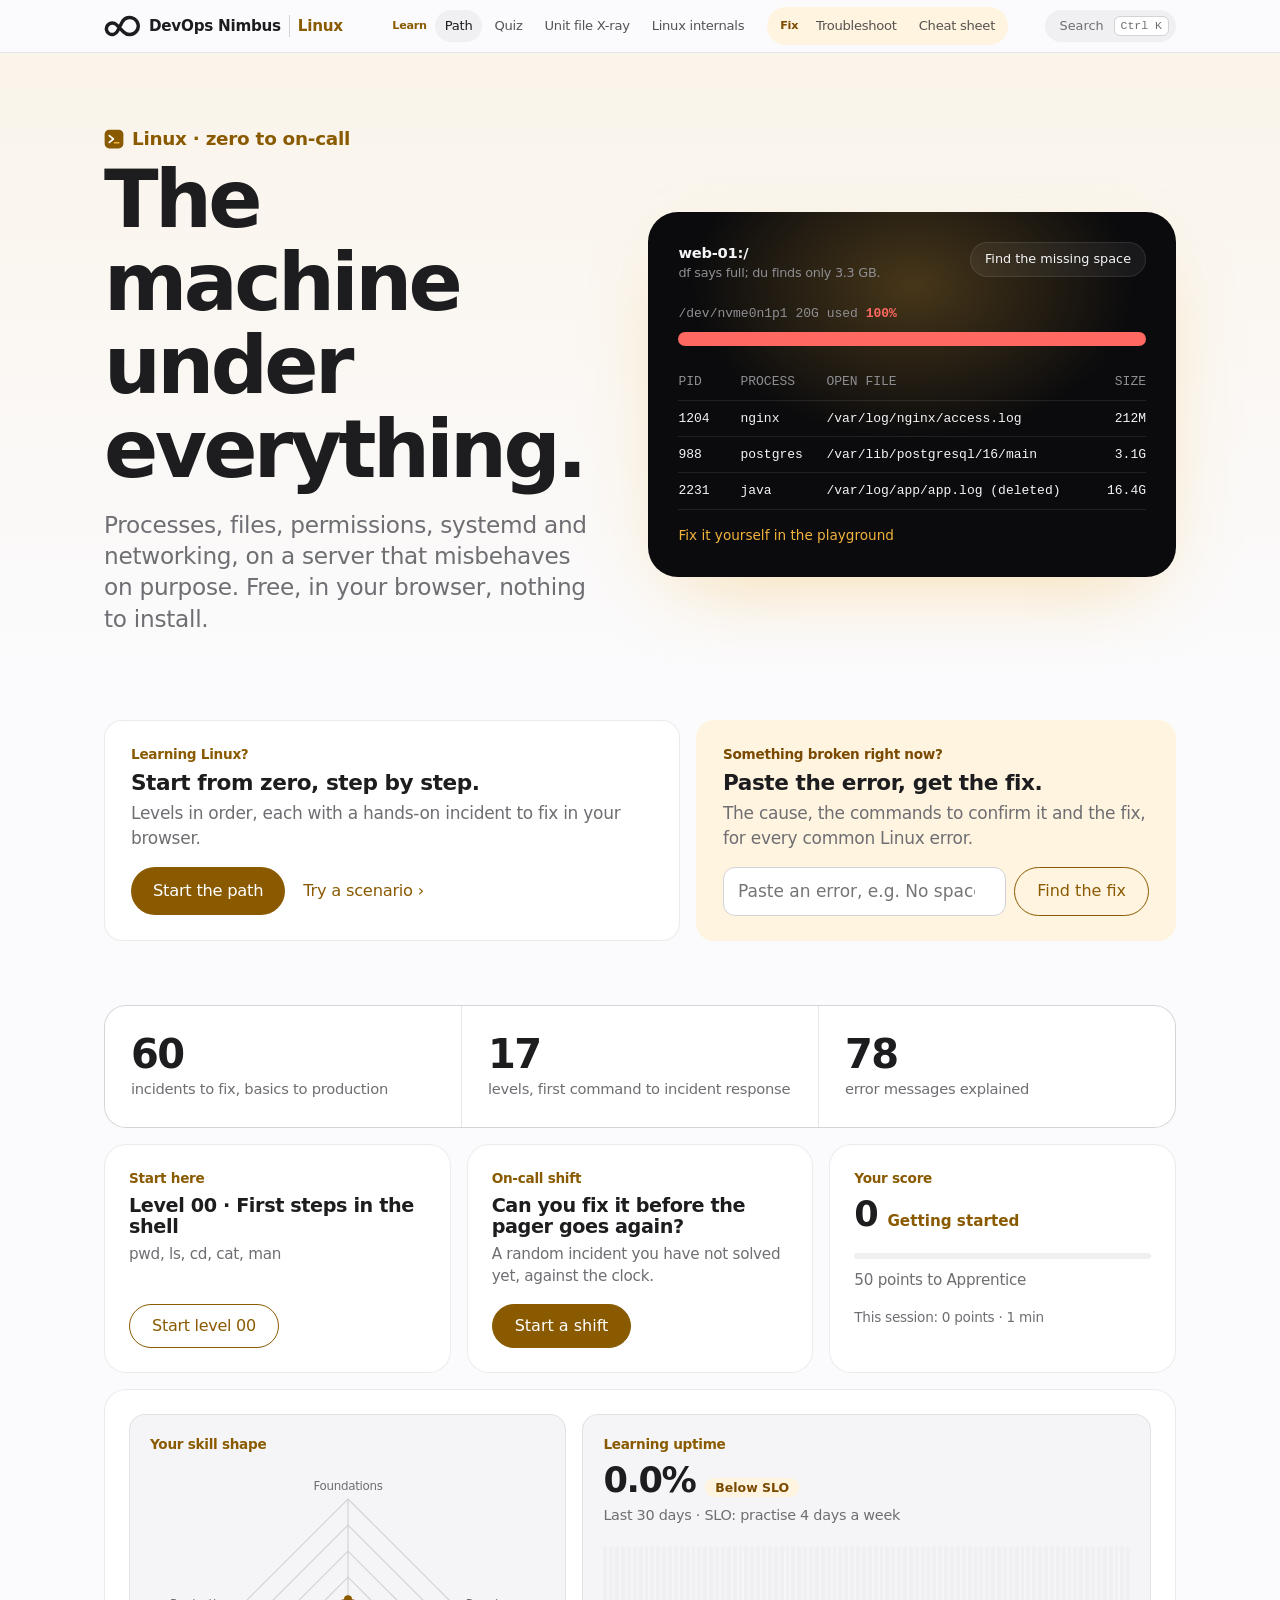
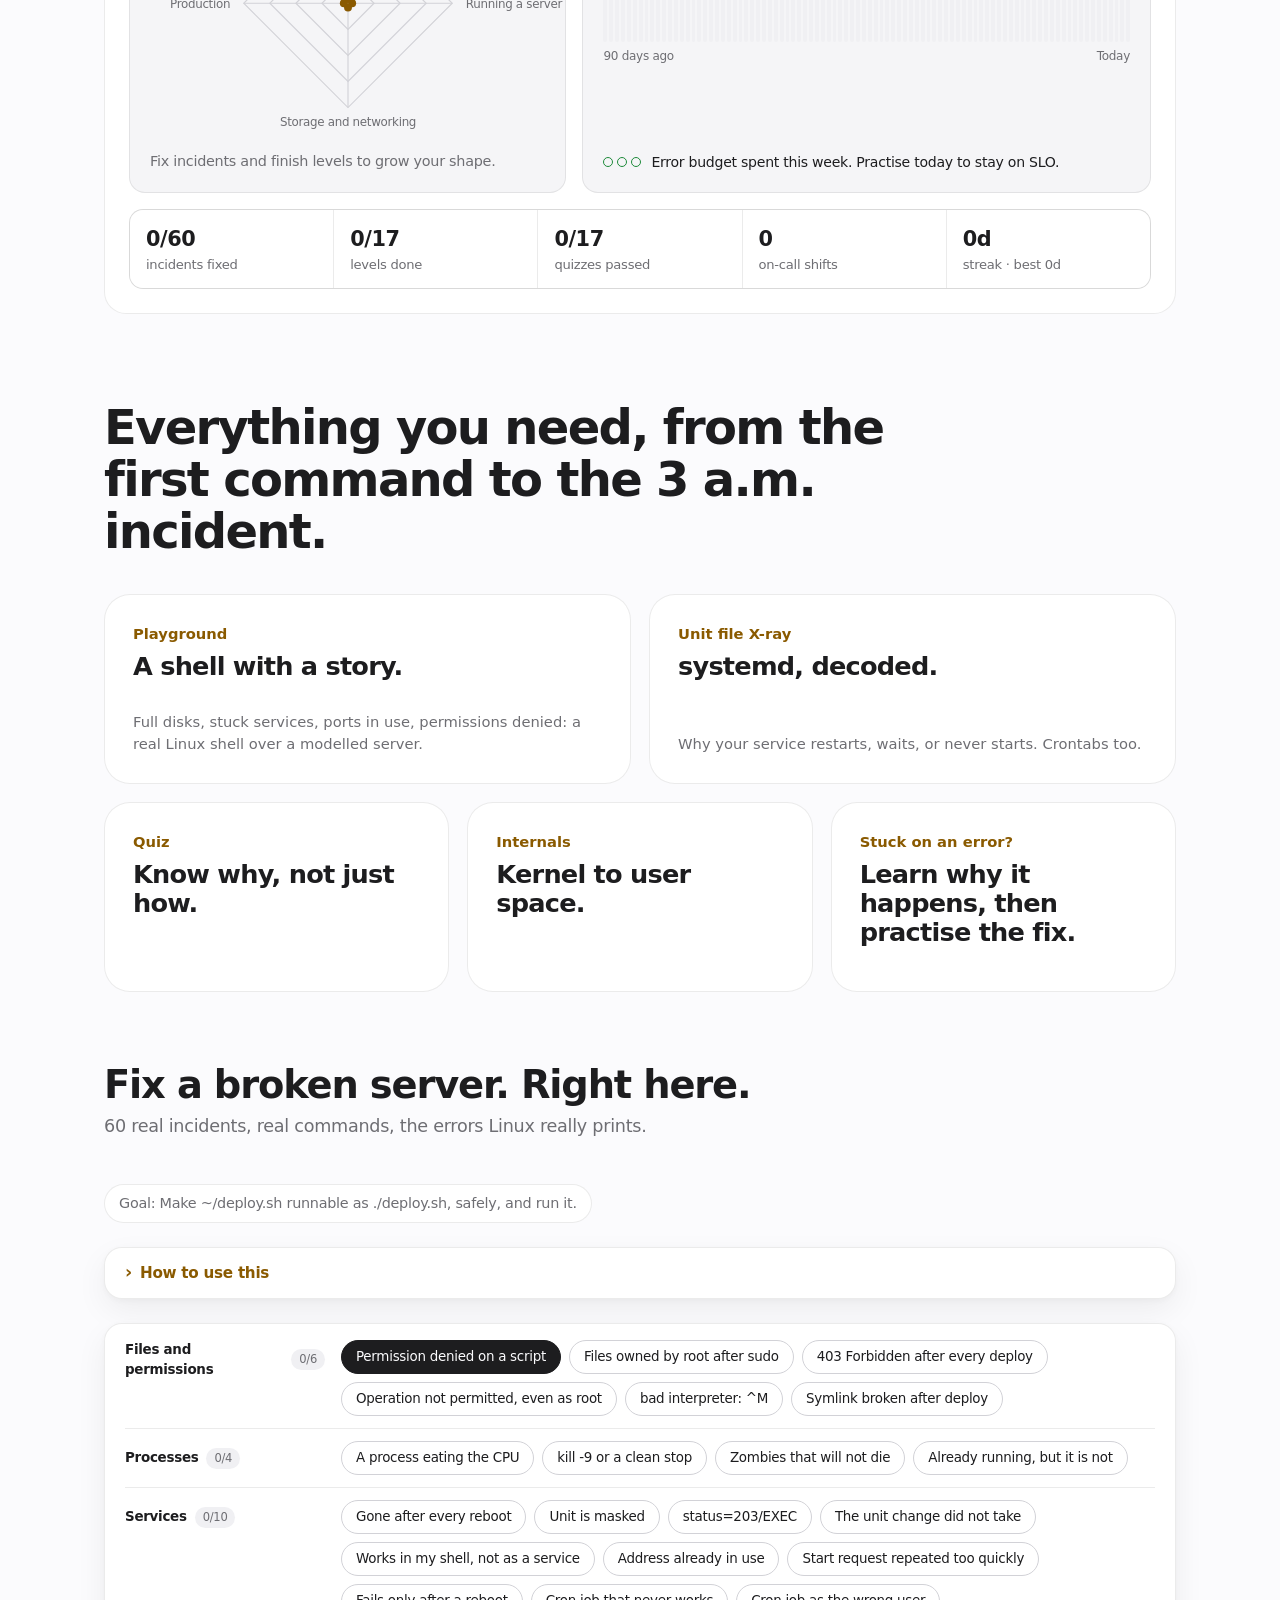
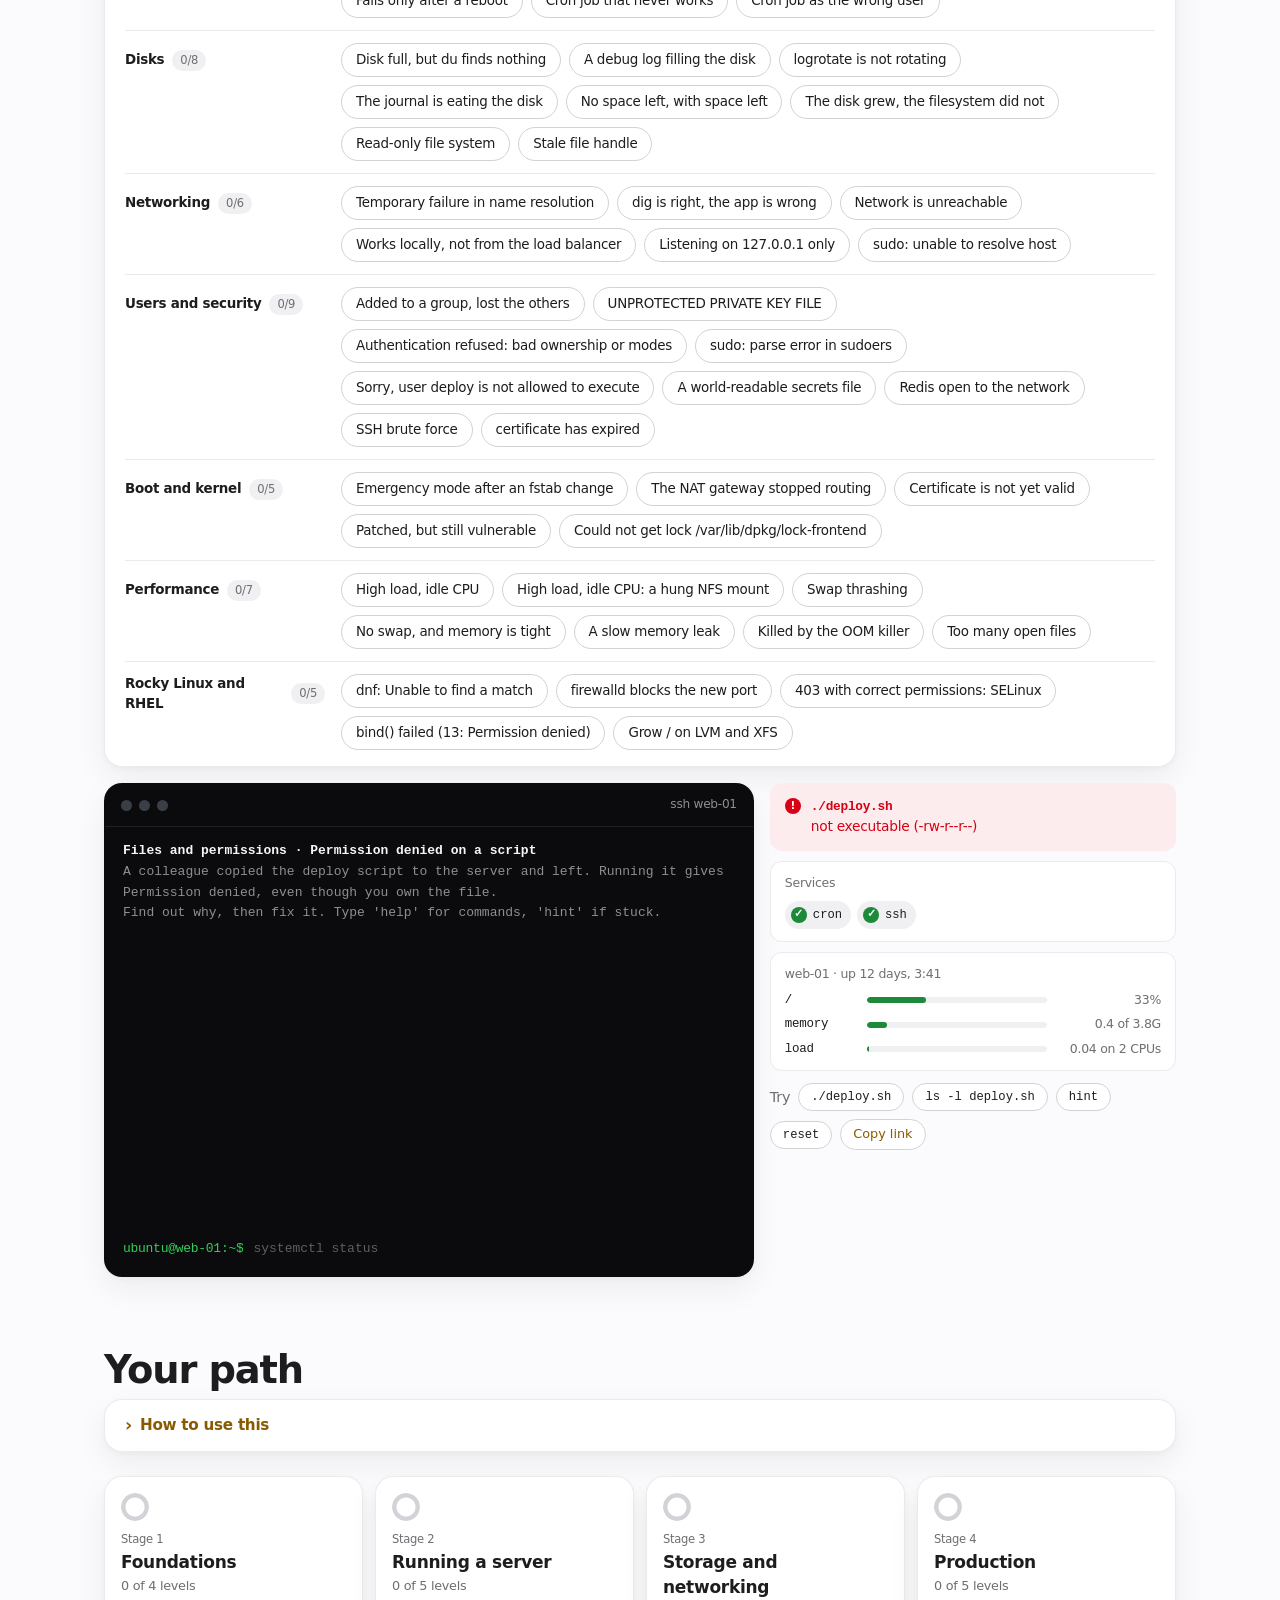
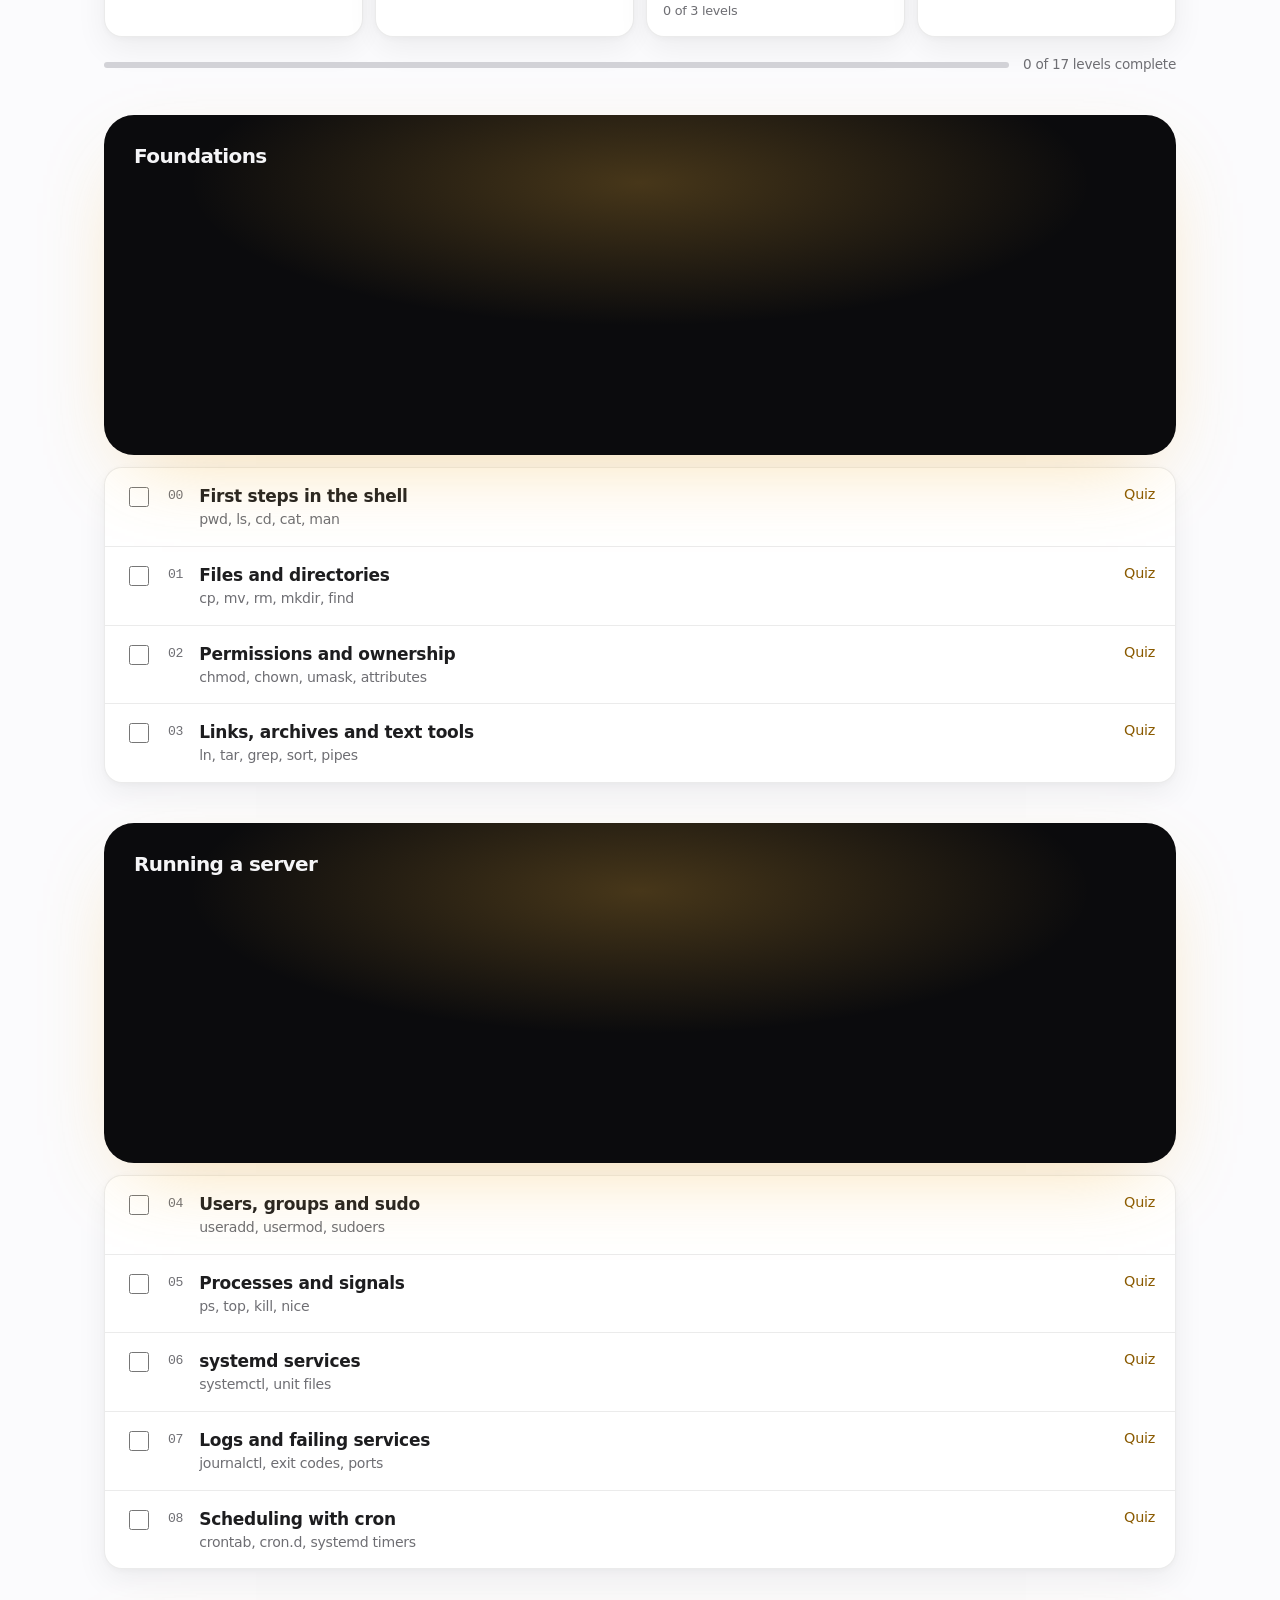
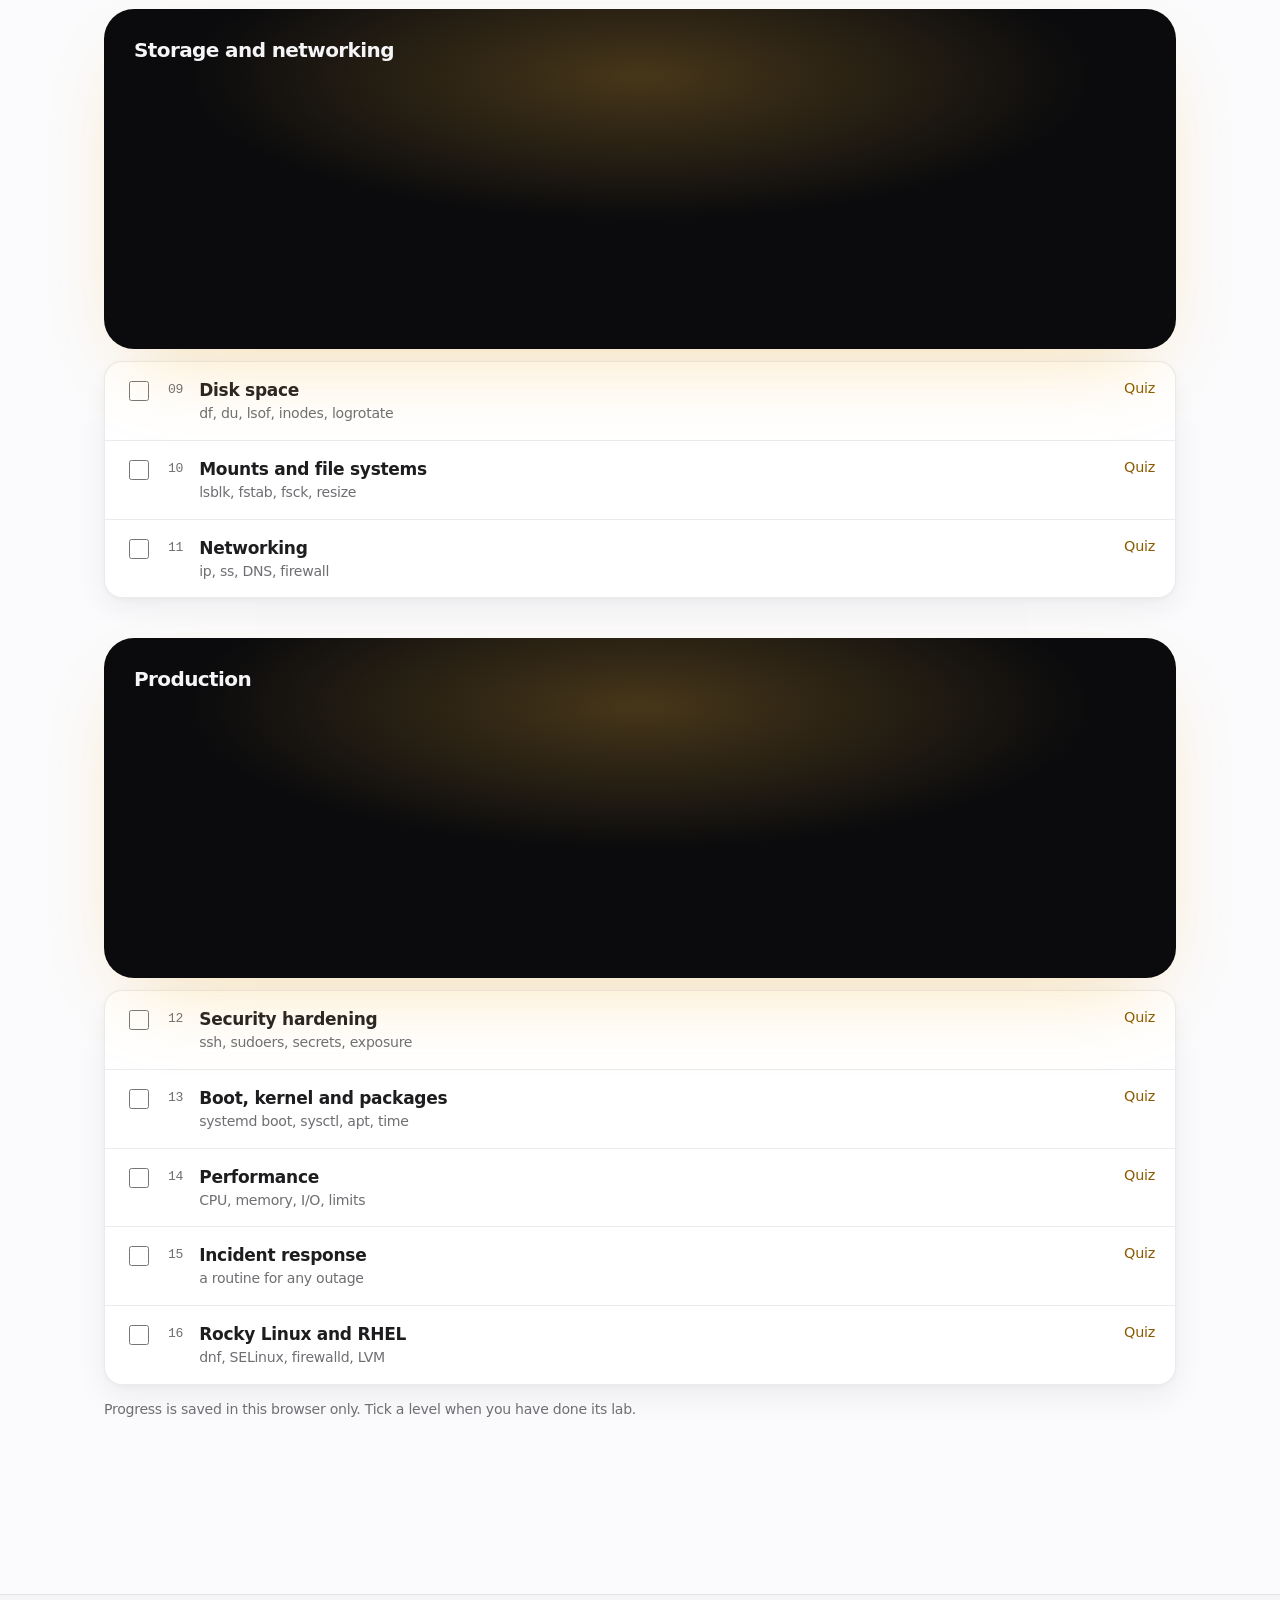
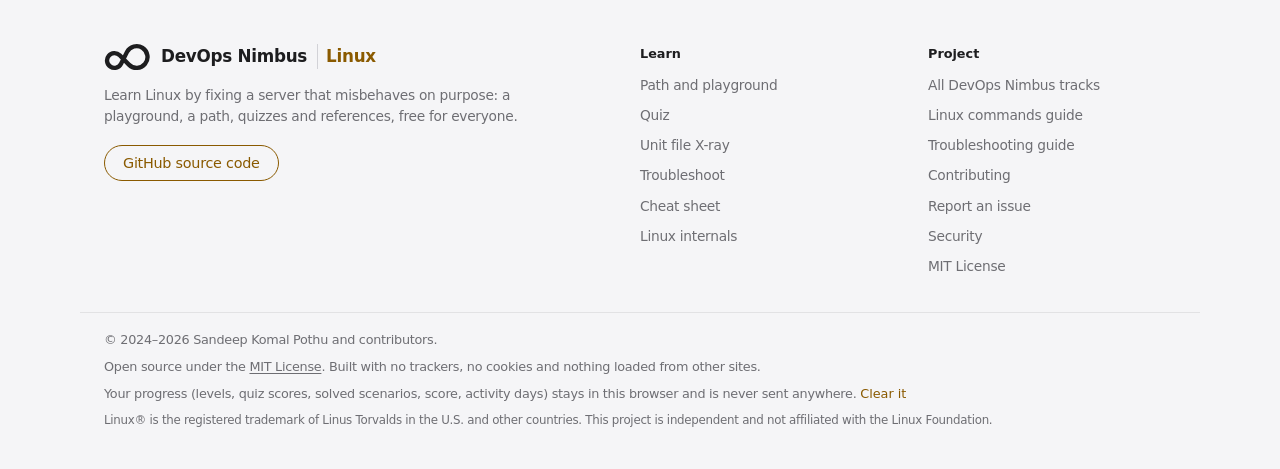
==== commit f084b396: "DevOps Nimbus Linux: interactive learning and a scoreboard Rename Linux Quest to the DevOps Nimbus b" ====
--- a/site/index.html
+++ b/site/index.html
@@ -6,21 +6,22 @@
   <meta http-equiv="Content-Security-Policy" content="default-src 'self'; script-src 'self'; style-src 'self'; img-src 'self' data:; connect-src 'none'; base-uri 'none'; form-action 'none'">
   <meta name="description" content="Learn Linux by fixing a broken server in your browser: 60 real incidents on Ubuntu and Rocky Linux (disk full, permission denied, services that will not start, DNS, SELinux, OOM, cron), a troubleshooting reference for every common error, a systemd unit X-ray, quizzes and a cheat sheet.">
   <meta property="og:type" content="website">
-  <meta property="og:title" content="Linux Quest: learn Linux by fixing it">
+  <meta property="og:site_name" content="DevOps Nimbus">
+  <meta property="og:title" content="Linux, zero to on-call · DevOps Nimbus">
   <meta property="og:description" content="Real Linux incidents to fix in your browser, and a reference answer for every common error message. Free, no account, nothing to install.">
   <meta property="og:url" content="https://sandeepkomal.github.io/Linux/">
   <link rel="canonical" href="https://sandeepkomal.github.io/Linux/">
-  <title>Linux Quest</title>
+  <title>Linux · DevOps Nimbus</title>
   <link rel="stylesheet" href="style.css">
-  <link rel="icon" href="logo.svg" type="image/svg+xml">
+  <link rel="icon" href="favicon.svg" type="image/svg+xml">
 </head>
 <body>
   <a class="skip" href="#main">Skip to content</a>
   <header class="top">
     <div class="wrap top-inner">
-      <a class="brand" href="#path" aria-label="Linux Quest home">
-        <img src="logo.svg" alt="" width="22" height="22">
-        Linux Quest
+      <a class="brand" href="#path" aria-label="DevOps Nimbus Linux, home">
+        <img class="mark" src="nimbus.svg" alt="" width="37" height="22">
+        DevOps Nimbus <span class="brand-track">Linux</span>
       </a>
       <nav aria-label="Sections">
         <div class="mode learn" role="group" aria-label="Learn">
@@ -37,7 +38,6 @@
         </div>
       </nav>
       <button type="button" class="kbd-btn" id="palette-open" aria-label="Search the site (Ctrl+K)"><span>Search</span><kbd id="palette-key">Ctrl K</kbd></button>
-      <a class="gh" id="gh-link" href="#">GitHub</a>
     </div>
   </header>
 
@@ -46,7 +46,7 @@
       <div class="hero">
         <div class="wrap hero-grid">
           <div>
-            <p class="eyebrow">Linux Quest</p>
+            <p class="eyebrow"><img class="eyebrow-logo" src="logo.svg" alt="" width="20" height="20">Linux · zero to on-call</p>
             <h1>The machine under everything.</h1>
             <p class="sub">Processes, files, permissions, systemd and networking, on a server that misbehaves on purpose. Free, in your browser, nothing to install.</p>
           </div>
@@ -69,6 +69,7 @@
       </div>
       <div class="wrap">
         <div class="stats" id="stats"></div>
+        <section class="engage" id="engage" aria-label="Your learning"></section>
 
         <section class="bento-block" aria-labelledby="bento-title">
           <h2 id="bento-title" class="big-title">Everything you need, from the first command to the 3 a.m. incident.</h2>
@@ -190,8 +191,8 @@
     <div class="wrap foot-grid">
       <div class="foot-brand">
         <a class="brand" href="#path">
-          <img src="logo.svg" alt="" width="28" height="28">
-          Linux Quest
+          <img class="mark" src="nimbus.svg" alt="" width="47" height="28">
+          DevOps Nimbus <span class="brand-track">Linux</span>
         </a>
         <p>Learn Linux by fixing a server that misbehaves on purpose: a playground, a path, quizzes and references, free for everyone.</p>
         <a class="pill small-pill foot-gh" data-repo="" href="#">GitHub source code</a>
@@ -207,6 +208,7 @@
       </nav>
       <nav class="foot-col" aria-label="Project">
         <h2>Project</h2>
+        <a href="https://sandeepkomal.github.io/devops-nimbus/">All DevOps Nimbus tracks</a>
         <a data-repo="/blob/main/Linux_commands.md" href="#">Linux commands guide</a>
         <a data-repo="/blob/main/docs/troubleshooting.md" href="#">Troubleshooting guide</a>
         <a data-repo="/blob/main/CONTRIBUTING.md" href="#">Contributing</a>
@@ -218,7 +220,7 @@
     <div class="wrap foot-base">
       <p>© 2024–2026 Sandeep Komal Pothu and contributors.</p>
       <p>Open source under the <a data-repo="/blob/main/LICENSE" href="#">MIT License</a>. Built with no trackers, no cookies and nothing loaded from other sites.</p>
-      <p>Your progress (levels, quiz scores, solved scenarios) stays in this browser and is never sent anywhere. <button type="button" class="link-btn" id="forget">Clear it</button></p>
+      <p>Your progress (levels, quiz scores, solved scenarios, score, activity days) stays in this browser and is never sent anywhere. <button type="button" class="link-btn" id="forget">Clear it</button></p>
       <p class="foot-tm">Linux® is the registered trademark of Linus Torvalds in the U.S. and other countries. This project is independent and not affiliated with the Linux Foundation.</p>
     </div>
   </footer>
@@ -241,5 +243,6 @@
   <script src="scenarios.js"></script>
   <script src="playground.js"></script>
   <script src="architecture.js"></script>
+  <script src="engage.js"></script>
 </body>
 </html>
--- a/site/style.css
+++ b/site/style.css
@@ -1,4 +1,4 @@
-/* Linux Quest. Calm, product-page styling: system font, solid surfaces,
+/* DevOps Nimbus Linux. Calm, product-page styling: system font, solid surfaces,
    hairline borders, one accent (amber), light and dark. */
 :root {
   --bg: #fbfbfd;
@@ -88,7 +88,7 @@
 .brand:hover { text-decoration: none; }
 .brand img { display: block; }
 .top nav { display: flex; gap: 2px; overflow-x: auto; flex: 1; justify-content: center; scrollbar-width: none; }
-.top nav a { color: var(--text); opacity: .75; padding: 6px 12px; border-radius: 99px; white-space: nowrap; font-size: .82rem; transition: opacity .2s, background .2s; }
+.top nav a { color: var(--text); opacity: .75; padding: 6px 10px; border-radius: 99px; white-space: nowrap; font-size: .82rem; transition: opacity .2s, background .2s; }
 .top nav a:hover { opacity: 1; text-decoration: none; }
 .top nav a[aria-current="page"] { opacity: 1; background: var(--code-bg); font-weight: 500; }
 /* Two modes: Learn (the course) and Fix (the reference for something broken now). */
@@ -98,8 +98,6 @@
 .mode.fix { background: var(--warn-soft); }
 .mode.fix .mode-k { color: var(--warn-text); }
 .mode.fix a[aria-current="page"] { background: var(--surface); }
-.gh { display: inline-flex; align-items: center; font-size: .8rem; font-weight: 500; color: var(--on-accent); background: var(--accent); border-radius: 99px; padding: 6px 14px; transition: background .2s; }
-.gh:hover { background: var(--accent-hover); text-decoration: none; }
 
 main { padding-bottom: 64px; min-height: 70vh; }
 .tab > h2 { font-size: clamp(2rem, 4.5vw, 3rem); font-weight: 700; margin: 48px 0 14px; }
@@ -465,7 +463,7 @@
 .pg-scn.just-solved .pg-scn-done { display: inline-block; animation: lq-pop .5s var(--ease) both; }
 .pg-group-count.bump { display: inline-block; animation: lq-bump .4s var(--ease) .1s; }
 .opt.wrong { animation: lq-shake .36s var(--ease); }
-.copy:active, .chip:active, .pg-scn:active, .pg-pod:active, .gh:active { transform: scale(.96); }
+.copy:active, .chip:active, .pg-scn:active, .pg-pod:active { transform: scale(.96); }
 
 @media (max-width: 1000px) {
   .stages { grid-template-columns: repeat(2, minmax(0, 1fr)); }
@@ -480,15 +478,17 @@
   .pg-out { height: 320px; }
   #xray-note { position: static; }
 }
+/* Brand and search on the first row, the Learn and Fix menus centred on the second. */
+@media (max-width: 1024px) {
+  .top-inner { gap: 6px 10px; flex-wrap: wrap; height: auto; padding-top: 8px; padding-bottom: 6px; }
+  .brand { flex: 1; }
+  .top nav { order: 3; flex-basis: 100%; flex-wrap: wrap; justify-content: center; gap: 6px; }
+}
 @media (max-width: 720px) {
   body { font-size: 16px; }
   .wrap { padding: 0 16px; }
-  .top-inner { gap: 6px 10px; flex-wrap: wrap; height: auto; padding-top: 8px; padding-bottom: 6px; }
-  .gh { display: none; }
-  .brand { flex: 1; }
   .kbd-btn span { display: none; }
   .kbd-btn { padding: 5px; }
-  .top nav { order: 3; flex-basis: 100%; flex-wrap: wrap; gap: 6px; }
   .mode { flex-wrap: wrap; justify-content: center; }
   .mode-k { padding: 0 4px 0 8px; }
   .doors { grid-template-columns: 1fr; }
@@ -529,3 +529,68 @@
 .problems .toc h2 { font-size: .9rem; color: var(--muted); margin: 14px 0 6px; letter-spacing: 0; }
 .problems .toc ul { margin: 0; padding-left: 20px; columns: 2 280px; }
 .problems .toc li { margin: 3px 0; }
+
+/* Learning loop: continue, on-call shift, streak, and the order check in each level. */
+.engage { display: grid; grid-template-columns: repeat(3, 1fr); gap: 16px; margin: 16px 0 0; text-align: left; }
+.eng-card { display: flex; flex-direction: column; align-items: flex-start; gap: 6px; padding: 24px; border-radius: 22px; background: var(--surface); border: 1px solid var(--hair); }
+.eng-card h3 { margin: 0; font-size: 1.2rem; letter-spacing: -.02em; }
+.eng-card p { margin: 0; color: var(--muted); font-size: .95rem; }
+.eng-card > .pill, .eng-card > .eng-row { margin-top: auto; }
+.eng-card > p:not(.eng-k) { margin-bottom: 10px; }
+.eng-k { display: flex; align-items: center; gap: 8px; color: var(--accent) !important; font-weight: 600; font-size: .85rem !important; }
+.eng-shift.paging { background: var(--warn-soft); border-color: var(--warn); }
+.eng-shift.paging .eng-k { color: var(--warn-text) !important; }
+.eng-time { font-variant-numeric: tabular-nums; }
+.eng-dot { width: 9px; height: 9px; border-radius: 50%; background: var(--warn); animation: eng-page 1.2s ease-in-out infinite; }
+@keyframes eng-page { 50% { opacity: .25; } }
+.eng-row { display: flex; align-items: center; gap: 16px; flex-wrap: wrap; padding-top: 12px; }
+.eng-row .more, .eng-orderbox .more { background: none; border: 0; color: var(--accent); font: inherit; cursor: pointer; padding: 0; }
+.eng-score { display: flex; align-items: baseline; gap: 10px; color: var(--text) !important; font-size: 2.2rem !important; font-weight: 700; letter-spacing: -.04em; line-height: 1.1; }
+.eng-score span { font-size: .95rem; font-weight: 600; letter-spacing: 0; color: var(--accent); }
+.eng-bar { display: block; width: 100%; height: 6px; border-radius: 99px; background: var(--code-bg); overflow: hidden; margin: 4px 0; }
+.eng-bar-fill { display: block; height: 100%; border-radius: inherit; background: var(--accent); }
+.eng-session { font-size: .85rem !important; font-variant-numeric: tabular-nums; }
+.eng-board { grid-column: 1 / -1; padding: 24px; border-radius: 22px; background: var(--surface); border: 1px solid var(--hair); display: grid; gap: 16px; }
+.eng-panels { display: grid; grid-template-columns: 1fr 1.3fr; gap: 16px; }
+.eng-panel { display: flex; flex-direction: column; gap: 6px; padding: 20px; border-radius: 16px; background: var(--surface-2); border: 1px solid var(--hair); }
+.eng-panel p { margin: 0; color: var(--muted); font-size: .9rem; }
+.eng-radar { width: 100%; max-width: 340px; align-self: center; margin: 4px 0; overflow: visible; }
+.eng-r-grid { fill: none; stroke: var(--line); stroke-width: 1; }
+.eng-r-shape { fill: color-mix(in srgb, var(--accent) 22%, transparent); stroke: var(--accent); stroke-width: 2; stroke-linejoin: round; }
+.eng-r-dot { fill: var(--accent); }
+.eng-r-label { fill: var(--muted); font-size: 10.5px; font-family: inherit; }
+.eng-slo { padding: 3px 10px; border-radius: 99px; font-size: .78rem !important; }
+.eng-slo.ok { color: var(--ok) !important; background: var(--ok-soft); }
+.eng-slo.low { color: var(--warn-text) !important; background: var(--warn-soft); }
+.eng-uptime { display: flex; gap: 2px; height: 96px; margin-top: 14px; }
+.eng-30 { display: none; }
+.eng-up { flex: 1; border-radius: 2px; background: var(--code-bg); }
+.eng-up.on { background: var(--ok); }
+.eng-up-axis { display: flex; justify-content: space-between; font-size: .75rem; color: var(--muted); }
+.eng-budget { display: flex; align-items: center; gap: 10px; margin-top: auto; padding-top: 10px; font-size: .88rem; }
+.eng-pips { display: flex; gap: 4px; }
+.eng-pips span { width: 10px; height: 10px; border-radius: 50%; border: 1.5px solid var(--ok); }
+.eng-pips span.on { background: var(--ok); }
+.eng-stats { display: grid; grid-template-columns: repeat(5, 1fr); gap: 1px; background: var(--hair); border-radius: 14px; overflow: hidden; border: 1px solid var(--hair); }
+.eng-stats div { background: var(--surface); padding: 14px 16px; display: flex; flex-direction: column; }
+.eng-stats b { font-size: 1.3rem; letter-spacing: -.02em; font-variant-numeric: tabular-nums; }
+.eng-stats span { color: var(--muted); font-size: .82rem; }
+.eng-orderbox { display: grid; gap: 10px; }
+.eng-order { list-style: none; counter-reset: step; margin: 0; padding: 0; display: grid; gap: 6px; }
+.eng-order li { counter-increment: step; display: flex; align-items: center; gap: 10px; padding: 6px 8px 6px 12px; border-radius: var(--radius-sm); border: 1px solid var(--hair); background: var(--surface-2); }
+.eng-order li::before { content: counter(step); color: var(--muted); font-size: .8rem; width: 1ch; }
+.eng-order li.ok { border-color: var(--ok); background: var(--ok-soft); }
+.eng-order li.off { border-color: var(--bad); background: var(--bad-soft); }
+.eng-order code { flex: 1; font-size: .8rem; overflow-wrap: anywhere; background: none; }
+.eng-moves { display: flex; gap: 4px; }
+.eng-moves button { width: 32px; height: 32px; border-radius: 9px; border: 1px solid var(--line); background: var(--surface); color: var(--text); cursor: pointer; }
+.eng-moves button:disabled { opacity: .35; cursor: default; }
+.eng-msg { margin: 0; font-size: .9rem; color: var(--muted); }
+@media (max-width: 860px) { .engage { grid-template-columns: 1fr; } .eng-panels, .eng-stats { grid-template-columns: 1fr 1fr; } .eng-panels { grid-template-columns: 1fr; } .eng-up:nth-child(-n+60), .eng-90 { display: none; } .eng-30 { display: inline; } .eng-uptime { height: 64px; gap: 3px; } .eng-stats div:last-child { grid-column: 1 / -1; } }
+
+/* DevOps Nimbus brand: the loop mark in the header and footer, the track's own logo in the eyebrow. */
+.brand img.mark { width: 37px; }
+.foot-brand .brand img.mark { width: 47px; }
+.brand-track { color: var(--accent); font-weight: 600; padding-left: 8px; border-left: 1px solid var(--line); }
+.eyebrow { display: inline-flex; align-items: center; gap: 8px; }
+.eyebrow-logo { width: 20px; height: 20px; }
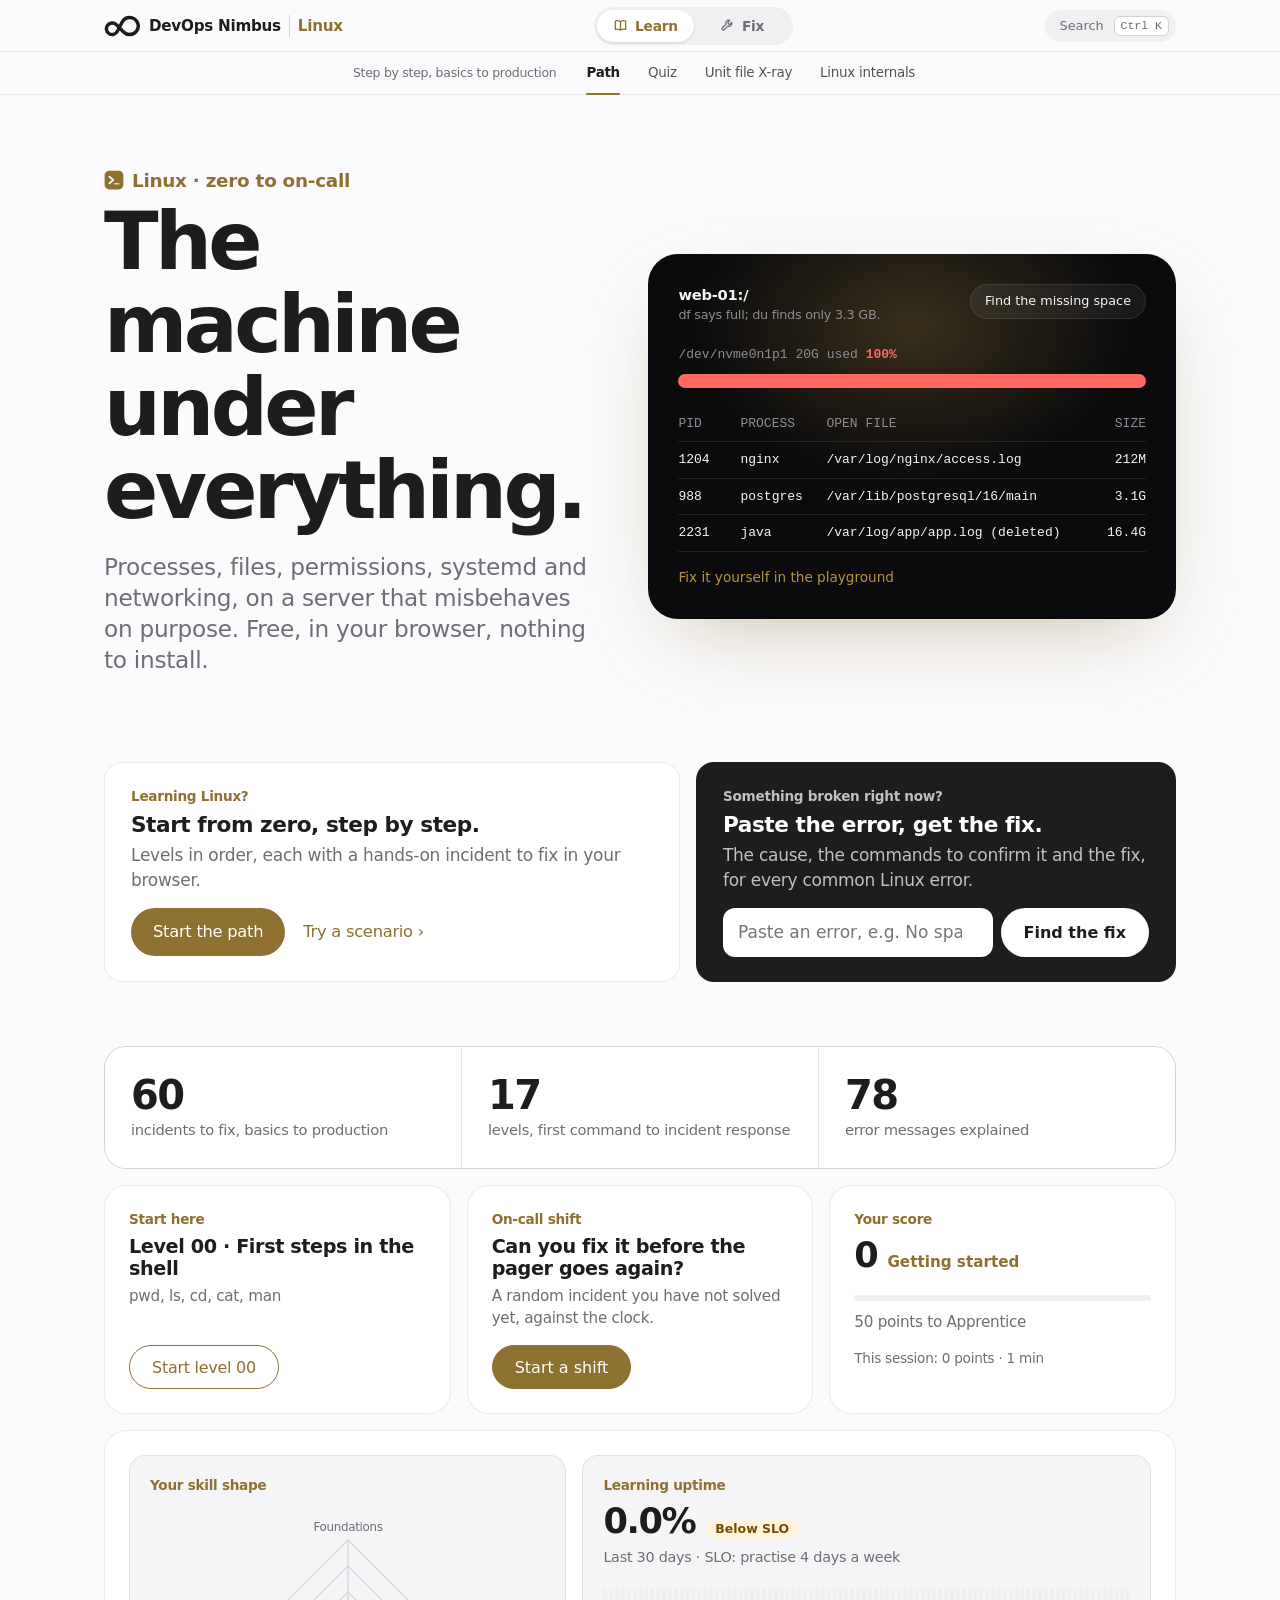
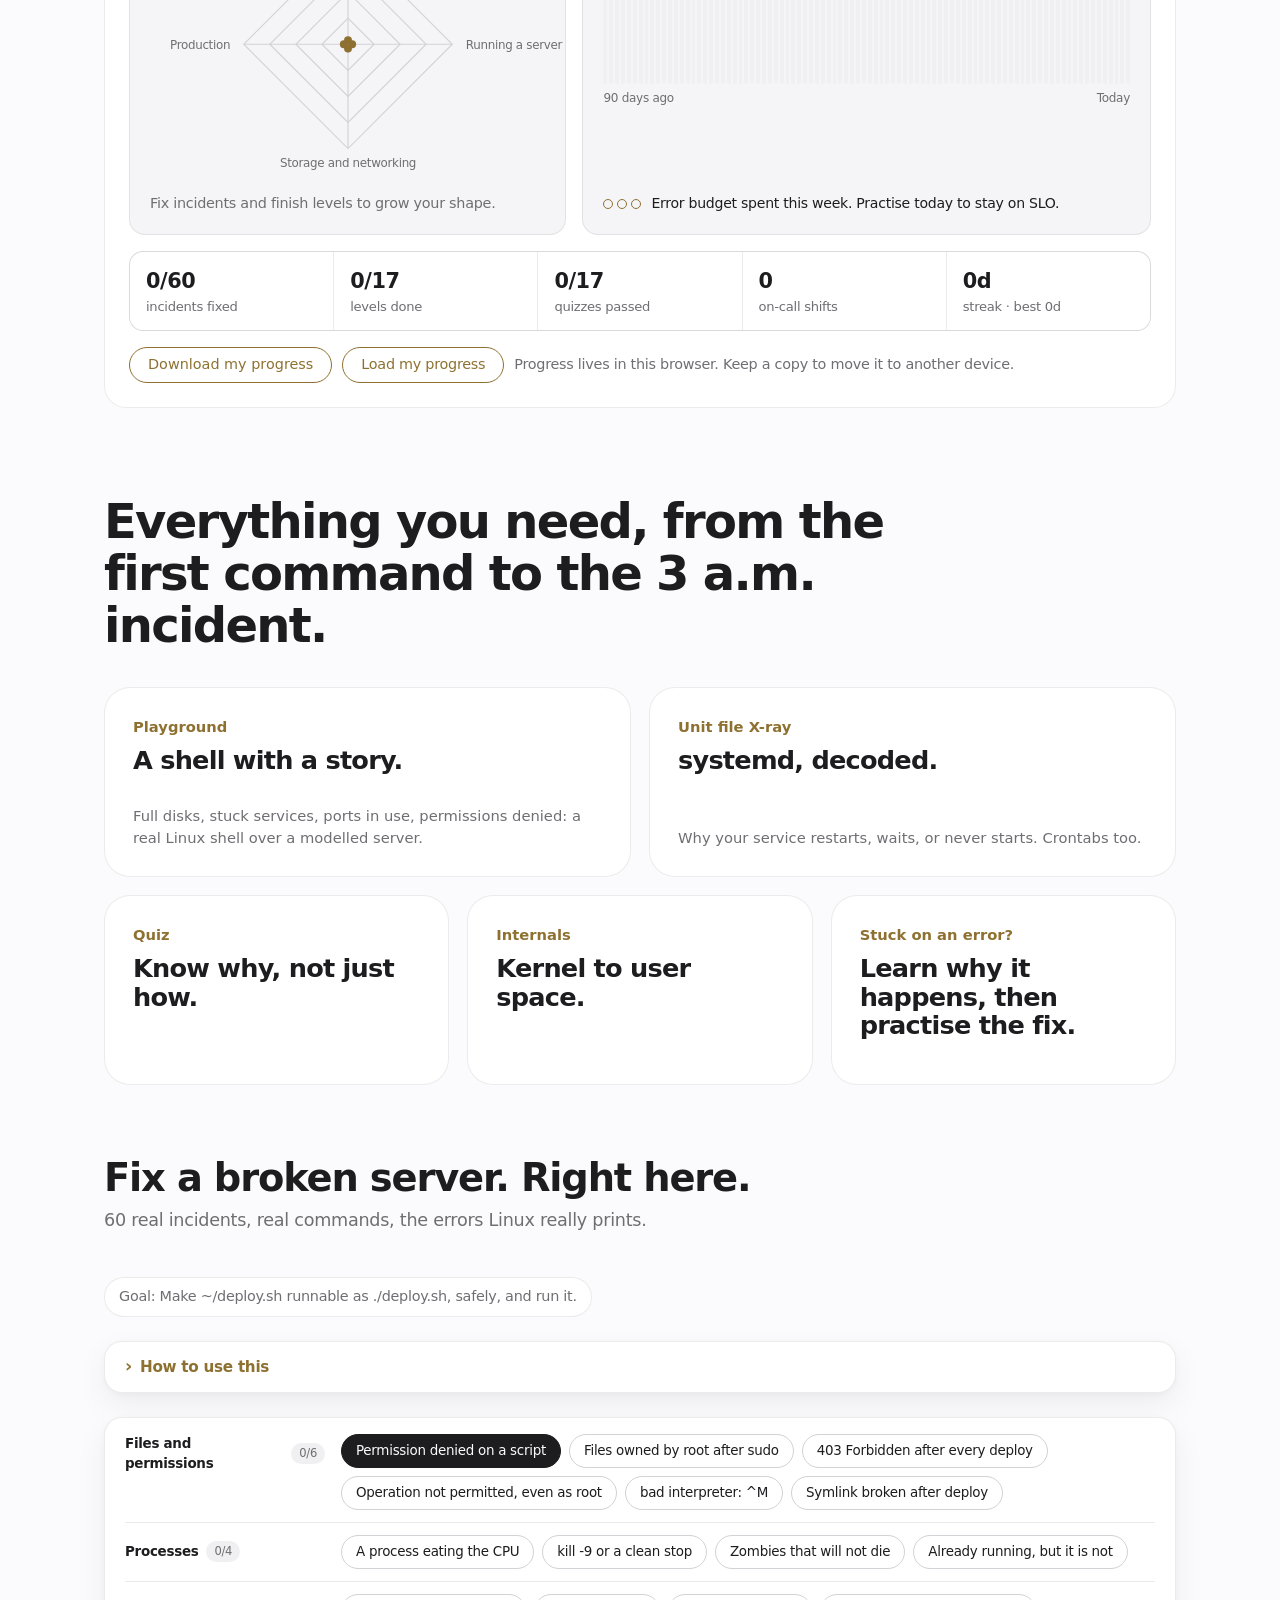
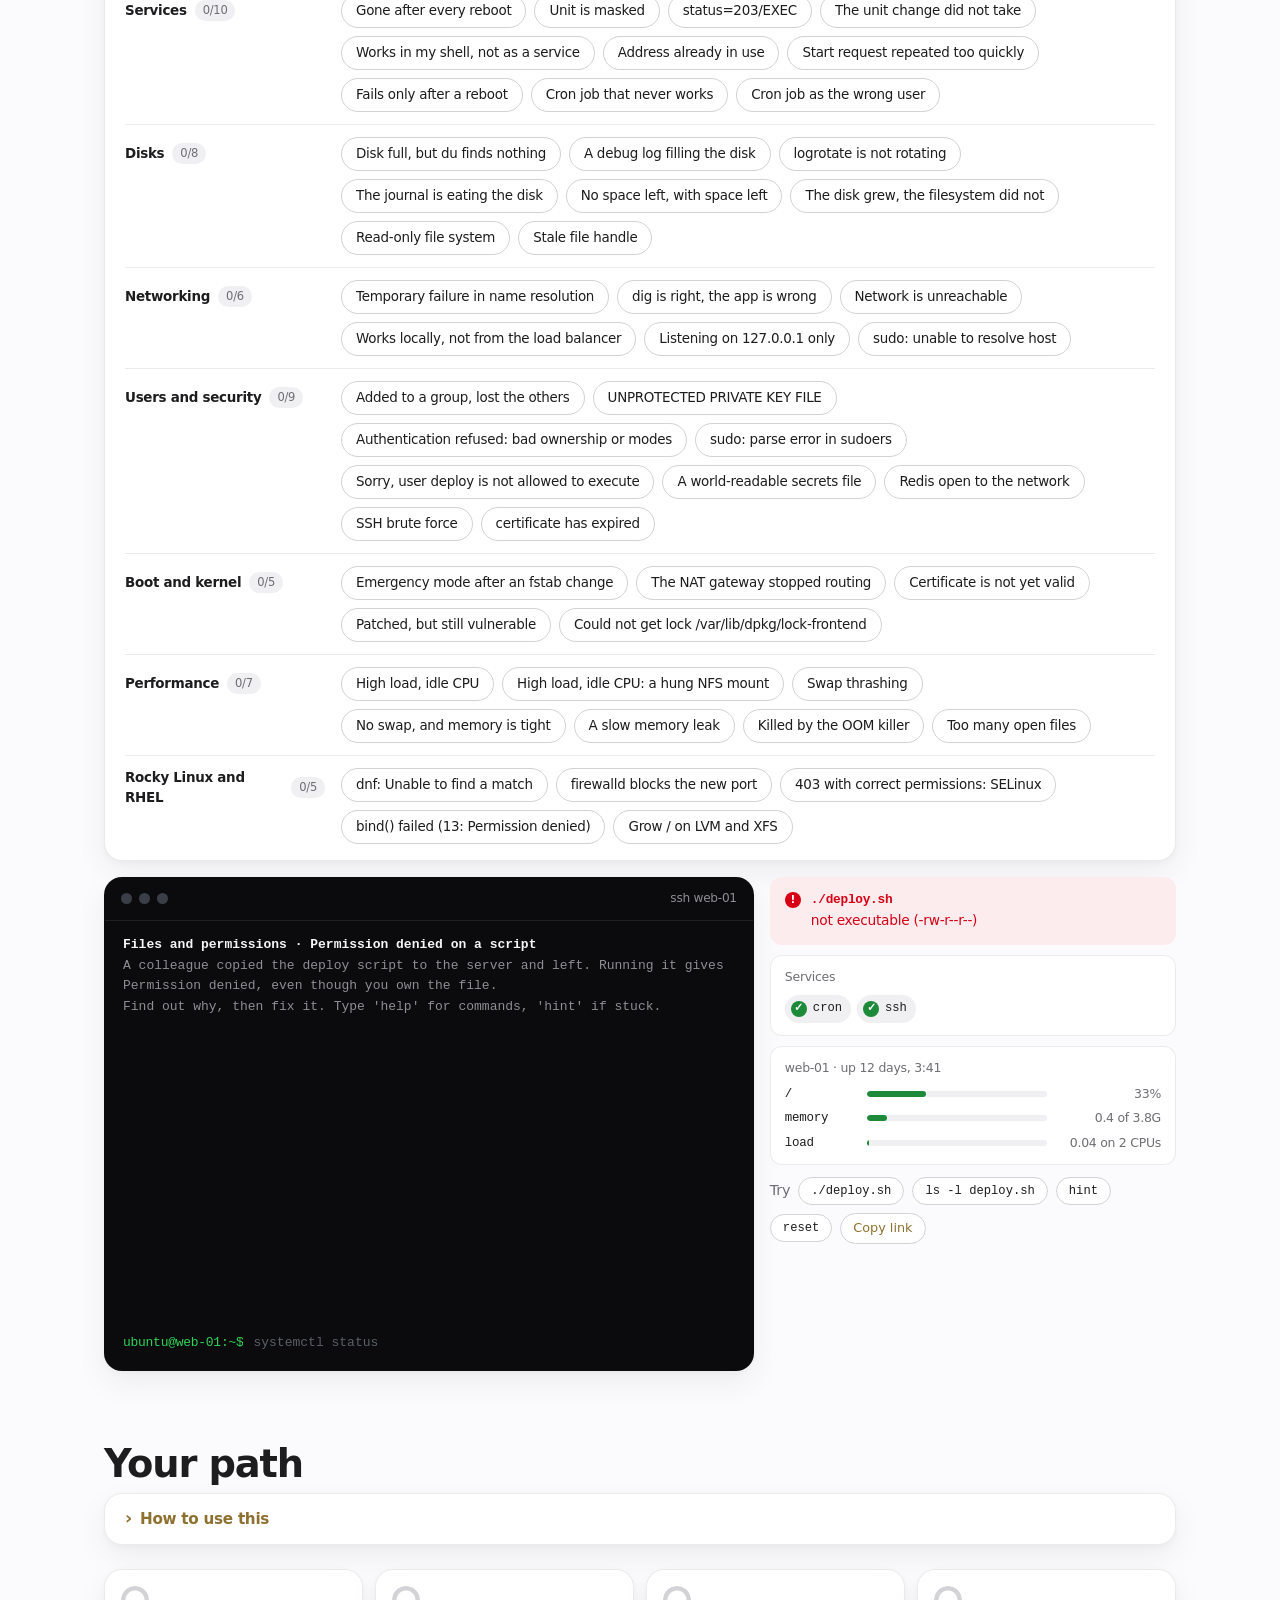
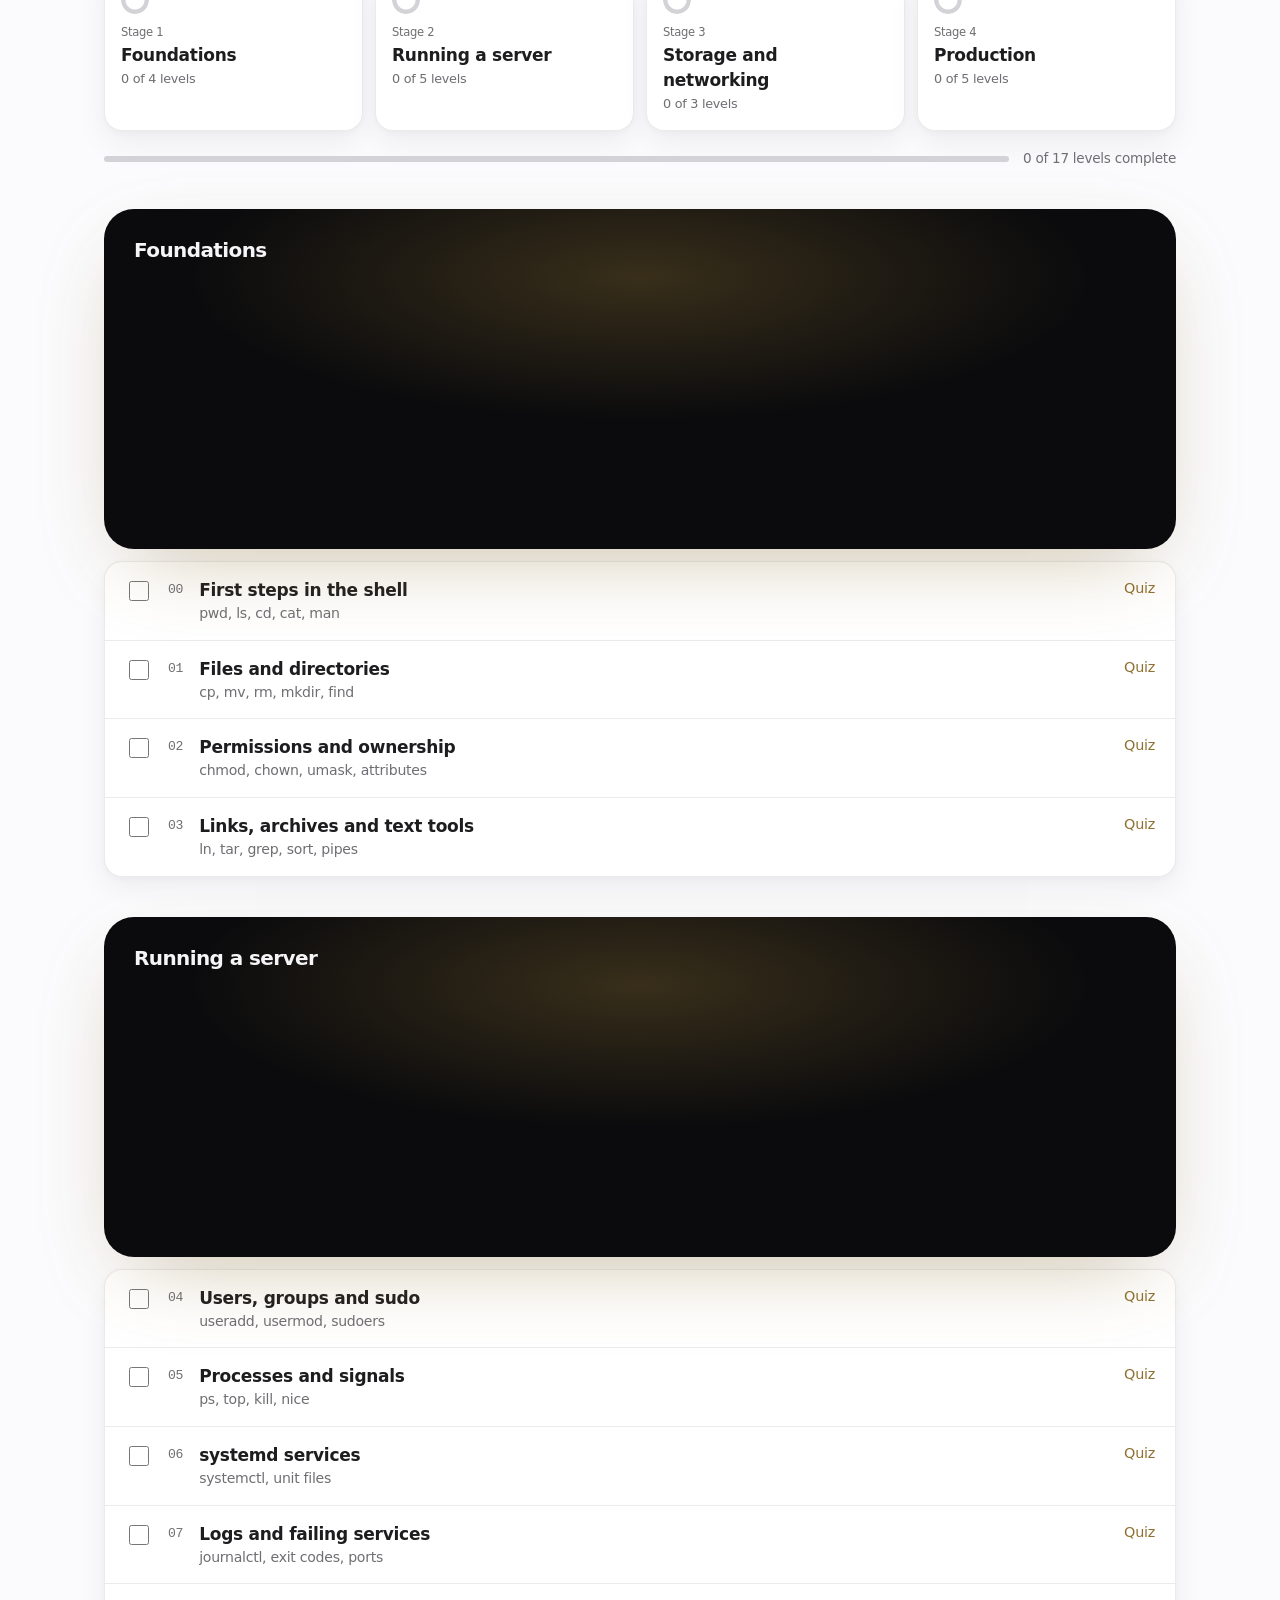
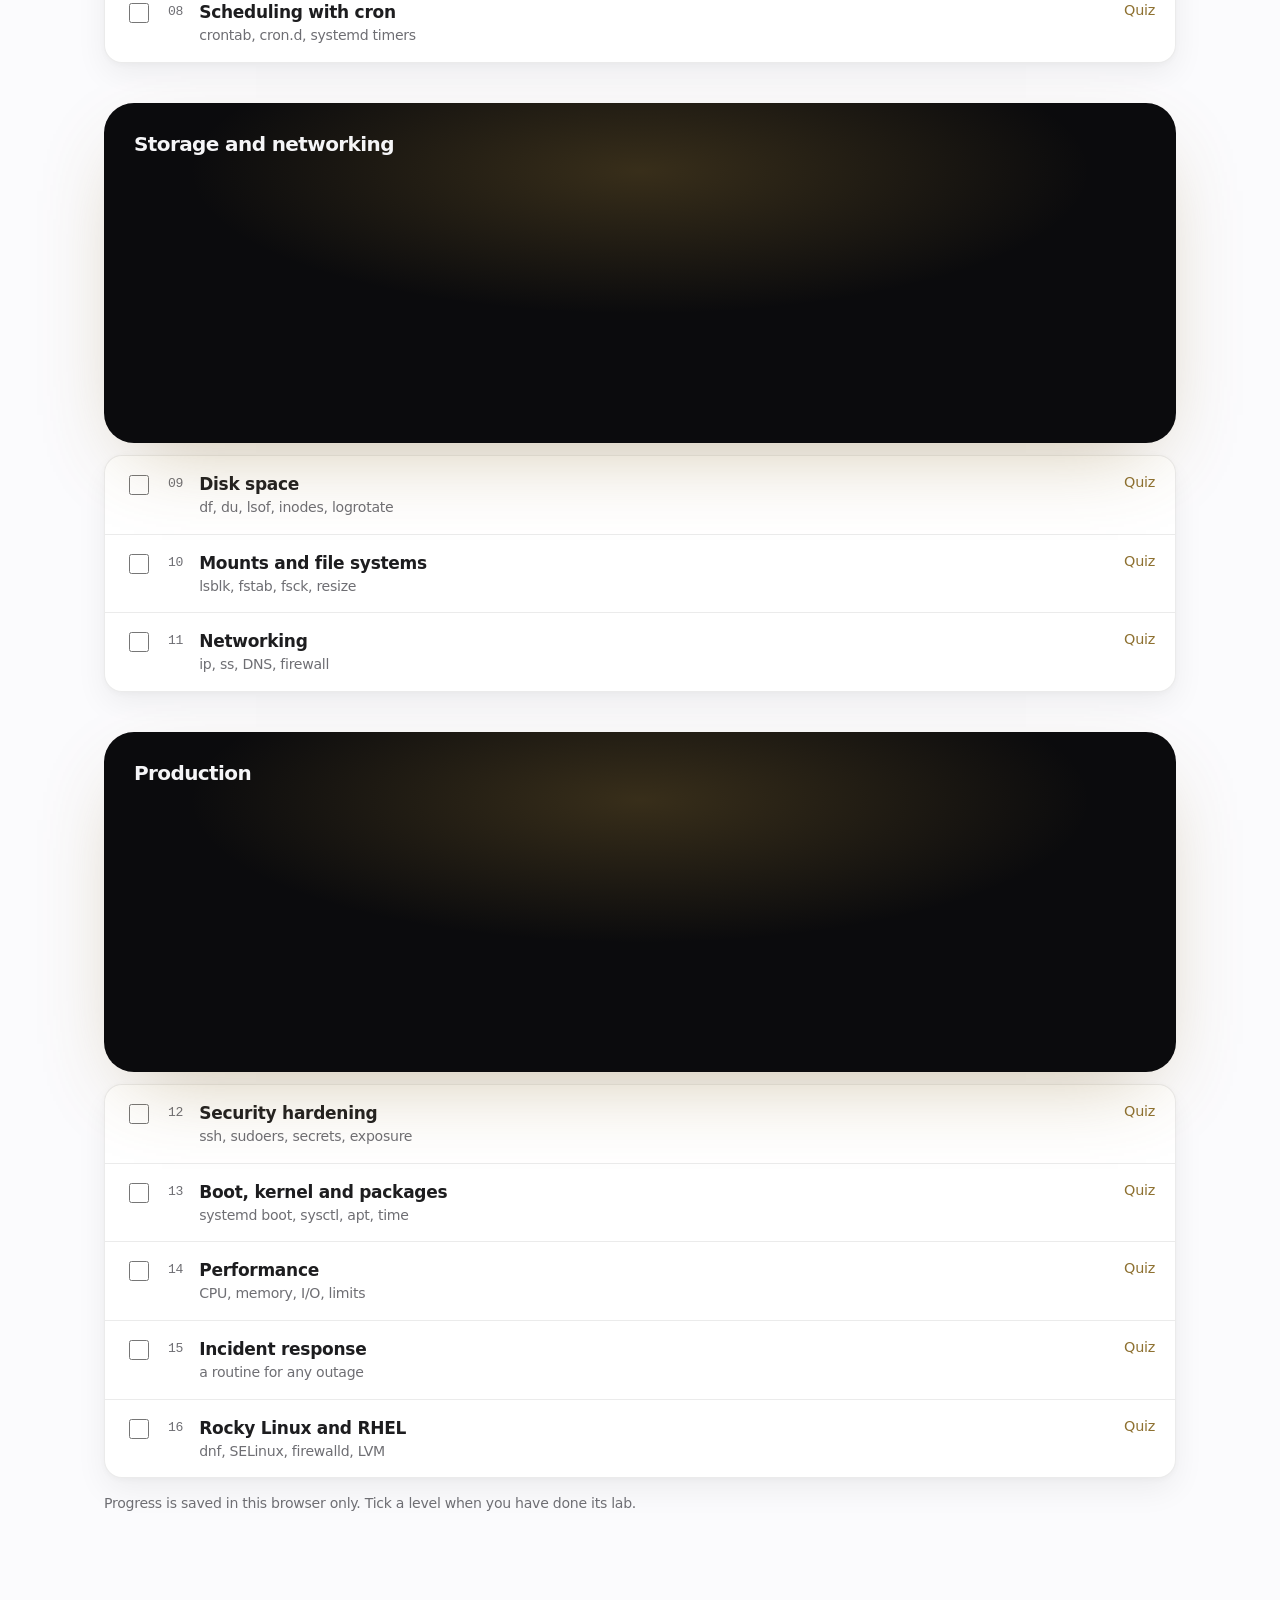
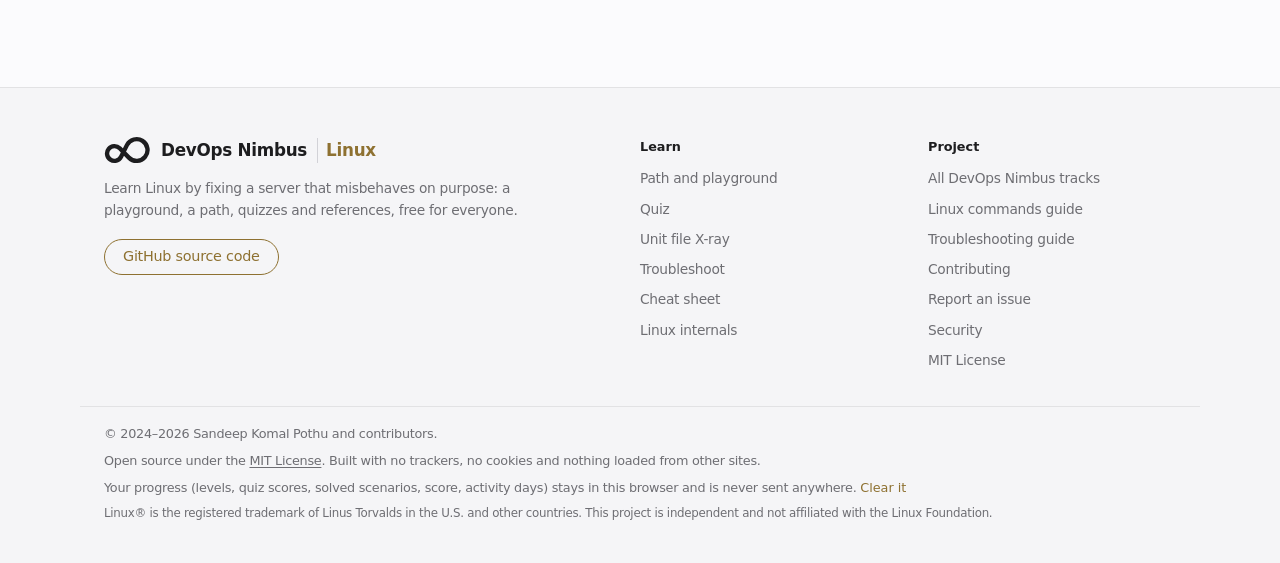
==== commit b1982d60: "Replace the header menu with a Learn | Fix mode switch Six tabs in two pill groups made the header b" ====
--- a/site/index.html
+++ b/site/index.html
@@ -23,21 +23,27 @@
         <img class="mark" src="nimbus.svg" alt="" width="37" height="22">
         DevOps Nimbus <span class="brand-track">Linux</span>
       </a>
-      <nav aria-label="Sections">
+      <nav class="switch" aria-label="Mode">
+        <a class="sw learn" href="#path"><svg viewBox="0 0 16 16" width="15" height="15" aria-hidden="true"><path d="M2.5 3.2c1.8-.6 3.6-.4 5.5.8 1.9-1.2 3.7-1.4 5.5-.8v9c-1.8-.6-3.6-.4-5.5.8-1.9-1.2-3.7-1.4-5.5-.8zM8 4v9" fill="none" stroke="currentColor" stroke-width="1.4" stroke-linejoin="round"/></svg>Learn</a>
+        <a class="sw fix" href="#doctor"><svg viewBox="0 0 16 16" width="15" height="15" aria-hidden="true"><path d="M10.2 2.4a3.3 3.3 0 0 0-3.9 4.3L2.6 10.4a1.4 1.4 0 0 0 2 2l3.7-3.7a3.3 3.3 0 0 0 4.3-3.9l-2 2-1.7-.4-.4-1.7z" fill="none" stroke="currentColor" stroke-width="1.4" stroke-linejoin="round"/></svg>Fix</a>
+      </nav>
+      <button type="button" class="kbd-btn" id="palette-open" aria-label="Search the site (Ctrl+K)"><span>Search</span><kbd id="palette-key">Ctrl K</kbd></button>
+    </div>
+    <div class="wrap sub-row">
+      <nav class="subnav" aria-label="Sections">
         <div class="mode learn" role="group" aria-label="Learn">
-          <span class="mode-k">Learn</span>
+          <span class="mode-k">Step by step, basics to production</span>
           <a href="#path" data-tab="path">Path</a>
           <a href="#quiz" data-tab="quiz">Quiz</a>
           <a href="#xray" data-tab="xray">Unit file X-ray</a>
           <a href="#arch" data-tab="arch">Linux internals</a>
         </div>
         <div class="mode fix" role="group" aria-label="Fix">
-          <span class="mode-k">Fix</span>
+          <span class="mode-k">Something broken? Find the cause and the fix</span>
           <a href="#doctor" data-tab="doctor">Troubleshoot</a>
           <a href="#cheats" data-tab="cheats">Cheat sheet</a>
         </div>
       </nav>
-      <button type="button" class="kbd-btn" id="palette-open" aria-label="Search the site (Ctrl+K)"><span>Search</span><kbd id="palette-key">Ctrl K</kbd></button>
     </div>
   </header>
 
--- a/site/style.css
+++ b/site/style.css
@@ -1,5 +1,5 @@
 /* DevOps Nimbus Linux. Calm, product-page styling: system font, solid surfaces,
-   hairline borders, one accent (amber), light and dark. */
+   hairline borders, one accent (gold), light and dark. */
 :root {
   --bg: #fbfbfd;
   --surface: #ffffff;
@@ -8,10 +8,11 @@
   --muted: #6e6e73;
   --line: #d2d2d7;
   --hair: rgba(0, 0, 0, .08);
-  --accent: #8a5a00;
-  --accent-2: #f2b33d;
-  --accent-hover: #744b00;
-  --accent-soft: #fbf1df;
+  --accent: #8e7131;
+  --accent-hover: #705927;
+  --accent-2: #8e7131;
+  --stage-accent: #b8923f; /* the dark stage keeps the dark-mode accent */
+  --accent-soft: #f7f1e4;
   --on-accent: #ffffff;
   --ok: #1d8a3a;
   --ok-soft: #e9f6ec;
@@ -45,9 +46,10 @@
     --muted: #a1a1a6;
     --line: #424245;
     --hair: rgba(255, 255, 255, .1);
-    --accent: #f2b33d;
-    --accent-hover: #f6c464;
-    --accent-soft: #33260c;
+    --accent: #b8923f;
+    --accent-hover: #c6a459;
+    --accent-2: #b8923f;
+    --accent-soft: #383124;
     --on-accent: #000000;
     --ok: #30d158;
     --ok-soft: #0f2e18;
@@ -87,23 +89,12 @@
 .brand { display: flex; align-items: center; gap: 8px; font-weight: 600; font-size: .95rem; color: var(--text); white-space: nowrap; }
 .brand:hover { text-decoration: none; }
 .brand img { display: block; }
-.top nav { display: flex; gap: 2px; overflow-x: auto; flex: 1; justify-content: center; scrollbar-width: none; }
-.top nav a { color: var(--text); opacity: .75; padding: 6px 10px; border-radius: 99px; white-space: nowrap; font-size: .82rem; transition: opacity .2s, background .2s; }
-.top nav a:hover { opacity: 1; text-decoration: none; }
-.top nav a[aria-current="page"] { opacity: 1; background: var(--code-bg); font-weight: 500; }
-/* Two modes: Learn (the course) and Fix (the reference for something broken now). */
-.top nav { align-items: center; gap: 10px; }
-.mode { display: flex; align-items: center; gap: 2px; padding: 3px; border-radius: 99px; }
-.mode-k { font-size: .7rem; font-weight: 600; padding: 0 6px 0 10px; color: var(--accent); }
-.mode.fix { background: var(--warn-soft); }
-.mode.fix .mode-k { color: var(--warn-text); }
-.mode.fix a[aria-current="page"] { background: var(--surface); }
 
 main { padding-bottom: 64px; min-height: 70vh; }
 .tab > h2 { font-size: clamp(2rem, 4.5vw, 3rem); font-weight: 700; margin: 48px 0 14px; }
 
-/* Hero: split composition, a soft accent tint at the top, the signature on a dark stage. */
-.hero { padding: 72px 0 8px; background: linear-gradient(180deg, color-mix(in srgb, var(--accent-2) 10%, var(--bg)), var(--bg) 70%); }
+/* Hero: split composition, the signature on a dark stage. */
+.hero { padding: 72px 0 8px; }
 .hero-grid { display: grid; grid-template-columns: 1fr 1.08fr; gap: 56px; align-items: center; }
 .eyebrow { color: var(--accent); font-weight: 600; font-size: 1.15rem; margin: 0 0 6px; }
 .hero h1 { font-size: clamp(2.8rem, 6.4vw, 5rem); line-height: 1.04; letter-spacing: -.045em; font-weight: 700; margin: 0 0 18px; }
@@ -121,22 +112,21 @@
 .door h2 { margin: 0; font-size: 1.35rem; letter-spacing: -.02em; }
 .door p { margin: 0; color: var(--muted); }
 .door .door-k { font-size: .85rem; font-weight: 600; color: var(--accent); }
-.door.fix { background: var(--warn-soft); border-color: transparent; }
-.door.fix .door-k { color: var(--warn-text); }
+.door.fix { background: var(--oncall); border-color: transparent; color: var(--on-oncall); }
+.door.fix p, .door.fix .door-k { color: color-mix(in srgb, var(--on-oncall) 72%, transparent); }
 .door .ctas { margin-top: 10px; }
 .door-search { display: flex; gap: 8px; margin-top: 10px; }
 .door-search input { flex: 1; min-width: 0; border-radius: 99px; }
-.mode-banner { margin: 32px 0 0; padding: 12px 16px; border-radius: var(--radius-sm); background: var(--warn-soft); font-size: .95rem; }
+.mode-banner { margin: 32px 0 0; padding: 12px 16px; border-radius: var(--radius-sm); background: var(--surface); border: 1px solid var(--hair); box-shadow: inset 3px 0 0 var(--oncall); font-size: .95rem; }
 .mode-banner + h2 { margin-top: 32px; }
-.mode-banner strong { color: var(--warn-text); }
 
 .stage { position: relative; background: var(--stage); color: var(--stage-text); border-radius: 30px; padding: 30px; min-height: 340px; overflow: hidden; isolation: isolate; box-shadow: 0 30px 80px -30px color-mix(in srgb, var(--accent-2) 45%, transparent); }
-.stage::before { content: ""; position: absolute; inset: -40% -10% auto; height: 120%; background: radial-gradient(closest-side, color-mix(in srgb, var(--accent-2) 26%, transparent), transparent 70%); z-index: -1; pointer-events: none; }
+.stage::before { content: ""; position: absolute; inset: -40% -10% auto; height: 120%; background: radial-gradient(closest-side, color-mix(in srgb, var(--stage-accent) 26%, transparent), transparent 70%); z-index: -1; pointer-events: none; }
 @media (prefers-color-scheme: dark) { .stage { border: 1px solid var(--stage-line); box-shadow: none; } }
 .stage-bar { display: flex; justify-content: space-between; align-items: flex-start; gap: 12px; margin-bottom: 20px; font-size: .8rem; color: var(--stage-muted); }
 .stage-bar strong { color: var(--stage-text); font-weight: 600; font-size: .92rem; }
 .toggle { border: 1px solid var(--stage-line); background: rgba(255, 255, 255, .06); color: var(--stage-text); border-radius: 99px; padding: 7px 14px; font-size: .8rem; white-space: nowrap; transition: background .2s, border-color .2s; }
-.toggle:hover, .toggle[aria-pressed="true"] { border-color: var(--accent-2); background: color-mix(in srgb, var(--accent-2) 18%, transparent); }
+.toggle:hover, .toggle[aria-pressed="true"] { border-color: var(--stage-accent); background: color-mix(in srgb, var(--stage-accent) 18%, transparent); }
 .mono { font: 13px/1.65 var(--mono); letter-spacing: 0; }
 .stage .ok { color: var(--term-ok); } .stage .bad { color: var(--term-bad); } .stage .dim { color: var(--stage-muted); }
 .gauge { height: 14px; border-radius: 99px; background: rgba(255, 255, 255, .08); overflow: hidden; margin: 8px 0 18px; }
@@ -146,7 +136,7 @@
 .rows > div span { overflow-wrap: anywhere; }
 .rows > div span:last-child { text-align: right; }
 .rows .found { color: var(--term-warn); }
-.stage .stage-try { margin-top: 16px; color: var(--accent-2); font-size: .85rem; }
+.stage .stage-try { margin-top: 16px; color: var(--stage-accent); font-size: .85rem; }
 
 /* Stats and bento */
 .stats { display: grid; grid-template-columns: repeat(3, 1fr); gap: 1px; background: var(--hair); border-radius: 22px; overflow: hidden; margin: 56px 0 0; border: 1px solid var(--hair); }
@@ -354,14 +344,14 @@
 .pg-bar em { margin-left: auto; font-style: normal; font-size: .76rem; color: var(--stage-muted); }
 .pg-out { overflow: auto; padding: 14px 18px 4px; height: 400px; font: 13px/1.6 var(--mono); letter-spacing: 0; }
 .pg-line { white-space: pre-wrap; overflow-wrap: anywhere; min-height: 1.6em; }
-.pg-line.cmd { color: var(--accent-2); }
+.pg-line.cmd { color: var(--stage-accent); }
 .pg-line.head { color: var(--stage-text); font-weight: 600; }
 .pg-line.dim, .pg-line.na { color: var(--stage-muted); }
 .pg-line.err { color: #ffa198; }
 .pg-line.ok { color: var(--term-ok); font-weight: 600; }
 .pg-form { display: flex; align-items: center; gap: 10px; padding: 10px 18px 16px; font: 13px var(--mono); }
 #pg-prompt { color: var(--term-ok); white-space: nowrap; max-width: 55%; overflow: hidden; text-overflow: ellipsis; }
-#pg-input { flex: 1; min-width: 0; font: inherit; color: var(--stage-text); background: transparent; border: 0; outline: none; padding: 4px 0; caret-color: var(--accent-2); }
+#pg-input { flex: 1; min-width: 0; font: inherit; color: var(--stage-text); background: transparent; border: 0; outline: none; padding: 4px 0; caret-color: var(--stage-accent); }
 #pg-input::placeholder { color: #5a5f66; }
 .pg-side { display: flex; flex-direction: column; gap: 12px; min-width: 0; }
 .pg-map { display: grid; gap: 10px; }
@@ -478,22 +468,13 @@
   .pg-out { height: 320px; }
   #xray-note { position: static; }
 }
-/* Brand and search on the first row, the Learn and Fix menus centred on the second. */
-@media (max-width: 1024px) {
-  .top-inner { gap: 6px 10px; flex-wrap: wrap; height: auto; padding-top: 8px; padding-bottom: 6px; }
-  .brand { flex: 1; }
-  .top nav { order: 3; flex-basis: 100%; flex-wrap: wrap; justify-content: center; gap: 6px; }
-}
 @media (max-width: 720px) {
   body { font-size: 16px; }
   .wrap { padding: 0 16px; }
   .kbd-btn span { display: none; }
   .kbd-btn { padding: 5px; }
-  .mode { flex-wrap: wrap; justify-content: center; }
-  .mode-k { padding: 0 4px 0 8px; }
   .doors { grid-template-columns: 1fr; }
   .door-search { flex-direction: column; }
-  .top nav a { padding: 6px 4px; text-align: center; }
   .hero { padding: 40px 0 8px; }
   .stage { padding: 20px; border-radius: 24px; min-height: 0; }
   .stage-bar { flex-direction: column; }
@@ -565,12 +546,12 @@
 .eng-uptime { display: flex; gap: 2px; height: 96px; margin-top: 14px; }
 .eng-30 { display: none; }
 .eng-up { flex: 1; border-radius: 2px; background: var(--code-bg); }
-.eng-up.on { background: var(--ok); }
+.eng-up.on { background: var(--accent-2); }
 .eng-up-axis { display: flex; justify-content: space-between; font-size: .75rem; color: var(--muted); }
 .eng-budget { display: flex; align-items: center; gap: 10px; margin-top: auto; padding-top: 10px; font-size: .88rem; }
 .eng-pips { display: flex; gap: 4px; }
-.eng-pips span { width: 10px; height: 10px; border-radius: 50%; border: 1.5px solid var(--ok); }
-.eng-pips span.on { background: var(--ok); }
+.eng-pips span { width: 10px; height: 10px; border-radius: 50%; border: 1.5px solid var(--accent-2); }
+.eng-pips span.on { background: var(--accent-2); }
 .eng-stats { display: grid; grid-template-columns: repeat(5, 1fr); gap: 1px; background: var(--hair); border-radius: 14px; overflow: hidden; border: 1px solid var(--hair); }
 .eng-stats div { background: var(--surface); padding: 14px 16px; display: flex; flex-direction: column; }
 .eng-stats b { font-size: 1.3rem; letter-spacing: -.02em; font-variant-numeric: tabular-nums; }
@@ -594,3 +575,46 @@
 .brand-track { color: var(--accent); font-weight: 600; padding-left: 8px; border-left: 1px solid var(--line); }
 .eyebrow { display: inline-flex; align-items: center; gap: 8px; }
 .eyebrow-logo { width: 20px; height: 20px; }
+.eng-carry { display: flex; align-items: center; gap: 10px; flex-wrap: wrap; }
+.eng-file { position: relative; }
+.eng-file input { position: absolute; inset: 0; opacity: 0; cursor: pointer; }
+.eng-file:focus-within { outline: 2px solid var(--accent); outline-offset: 2px; }
+
+/* Header: a Learn | Fix switch, then the current mode's pages. Learn is light; Fix is "on-call dark". */
+:root { --oncall: #1d1d1f; --on-oncall: #ffffff; }
+@media (prefers-color-scheme: dark) { :root { --oncall: #f5f5f7; --on-oncall: #000000; } }
+.top { padding-bottom: 0; }
+.top-inner { justify-content: space-between; }
+.switch { position: relative; display: grid; grid-template-columns: 1fr 1fr; padding: 3px; border-radius: 99px; background: var(--code-bg); flex: none; }
+.switch::before { content: ""; position: absolute; inset: 3px auto 3px 3px; width: calc(50% - 3px); border-radius: 99px; background: var(--surface); box-shadow: 0 1px 3px rgba(0, 0, 0, .12); transition: transform .28s var(--ease, ease), background-color .28s; }
+[data-mode="fix"] .switch::before { transform: translateX(100%); background: var(--oncall); }
+.sw { position: relative; display: inline-flex; align-items: center; justify-content: center; gap: 7px; min-width: 96px; padding: 6px 16px; border-radius: 99px; font-size: .86rem; font-weight: 600; color: var(--muted); text-decoration: none; transition: color .28s; }
+.sw:hover { text-decoration: none; color: var(--text); }
+.sw.learn[aria-current] { color: var(--accent); }
+.sw.fix[aria-current] { color: var(--on-oncall); }
+.sub-row { box-shadow: 0 -1px 0 var(--hair); max-width: none; }
+.sub-row > .subnav { max-width: 1080px; margin: 0 auto; }
+.subnav { display: flex; justify-content: center; }
+.subnav .mode { display: flex; align-items: center; gap: 4px; }
+.subnav .mode.fix, [data-mode="fix"] .subnav .mode.learn { display: none; }
+[data-mode="fix"] .subnav .mode.fix { display: flex; }
+.subnav .mode-k { font-size: .78rem; color: var(--muted); margin-right: 14px; }
+.subnav a { position: relative; padding: 11px 12px; font-size: .84rem; color: var(--text); opacity: .75; text-decoration: none; white-space: nowrap; }
+.subnav a:hover { opacity: 1; text-decoration: none; }
+.subnav a[aria-current="page"] { opacity: 1; font-weight: 600; }
+.subnav a[aria-current="page"]::after { content: ""; position: absolute; left: 12px; right: 12px; bottom: -1px; height: 2px; border-radius: 2px; background: var(--accent); }
+[data-mode="fix"] .subnav a[aria-current="page"]::after { background: var(--oncall); }
+@media (max-width: 720px) {
+  .top-inner { flex-wrap: wrap; height: auto; gap: 8px 10px; padding-top: 8px; padding-bottom: 8px; }
+  .brand { flex: 1; }
+  .switch { order: 3; flex-basis: 100%; }
+  .subnav .mode-k { display: none; }
+  .subnav { justify-content: flex-start; overflow-x: auto; scrollbar-width: none; }
+  .sw { min-width: 0; padding: 6px 12px; }
+  .subnav a { padding: 11px 8px; font-size: .8rem; }
+  .subnav a[aria-current="page"]::after { left: 8px; right: 8px; }
+}
+@media (prefers-reduced-motion: reduce) { .switch::before, .sw { transition: none; } }
+.door.fix .pill { background: var(--on-oncall); color: var(--oncall); border-color: transparent; font-weight: 600; }
+.door.fix .pill:hover { background: color-mix(in srgb, var(--on-oncall) 88%, var(--oncall)); }
+.door.fix input[type="search"] { border-color: transparent; }
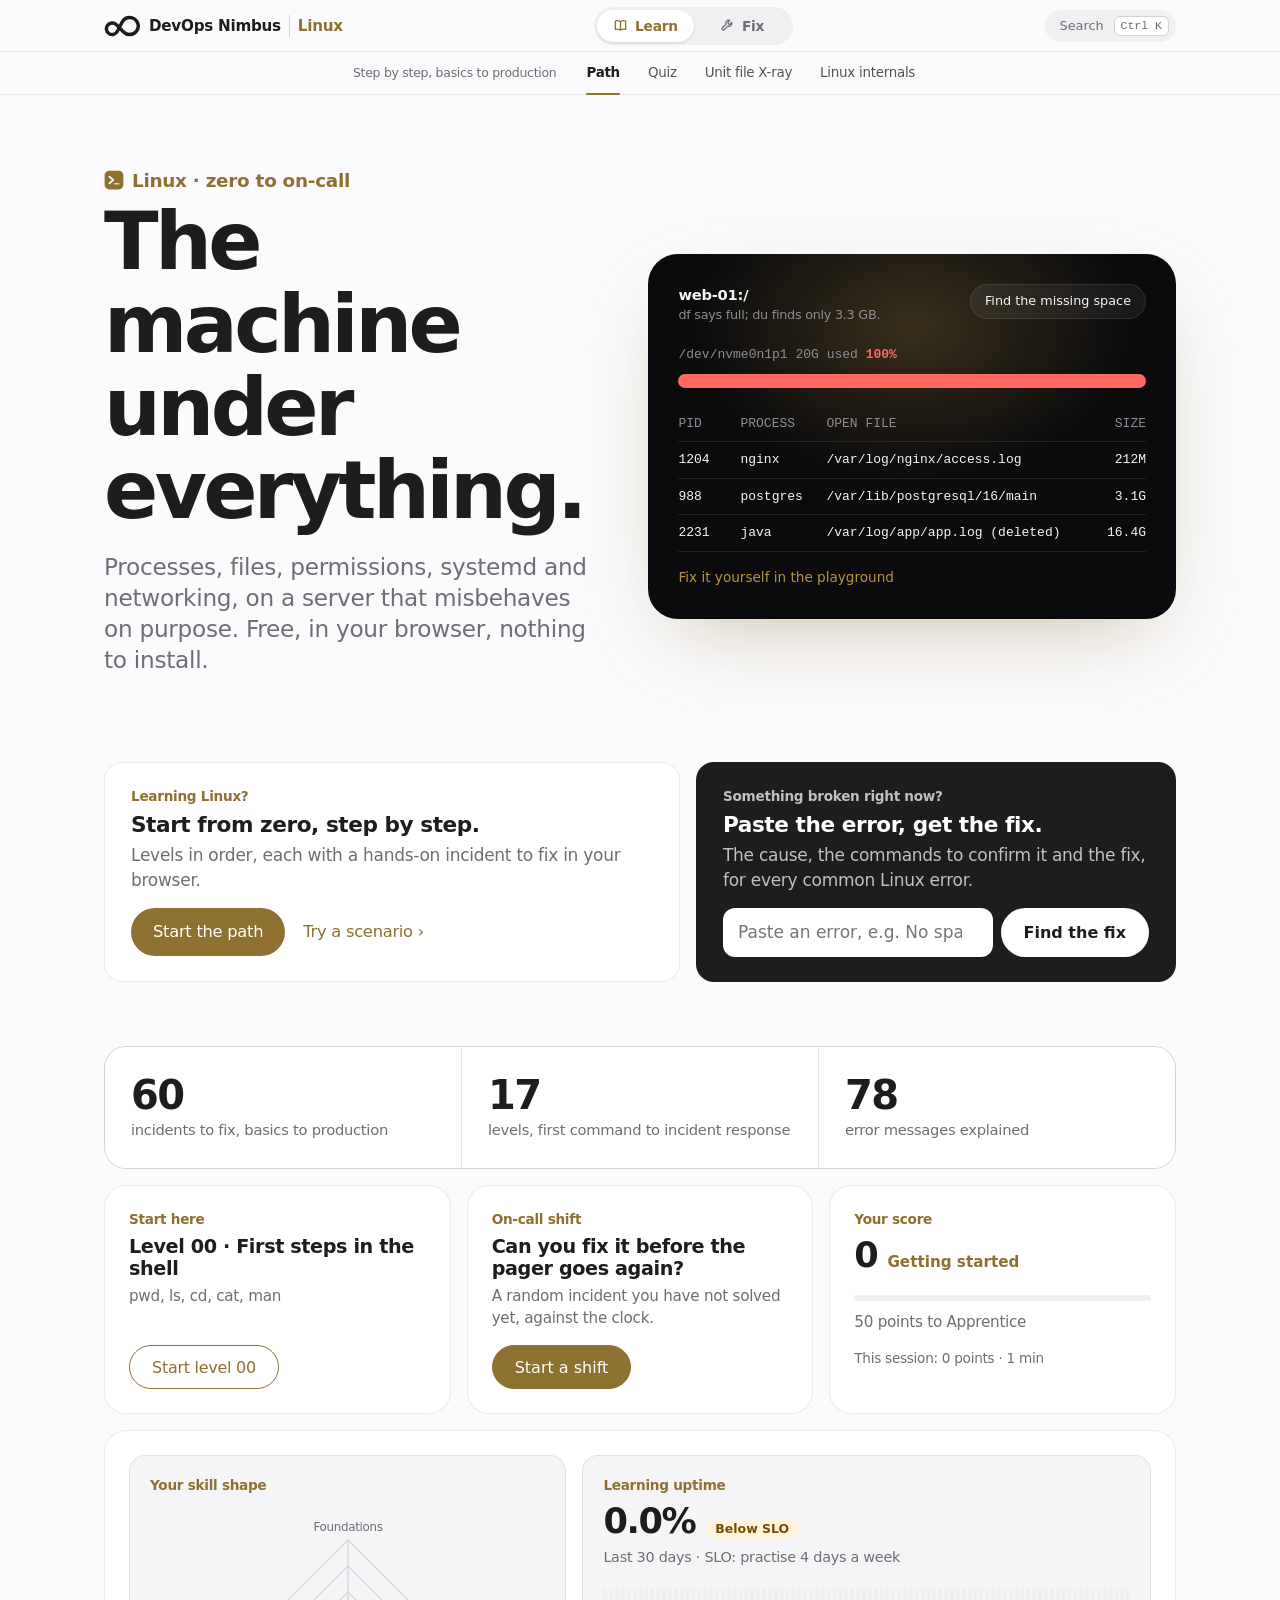
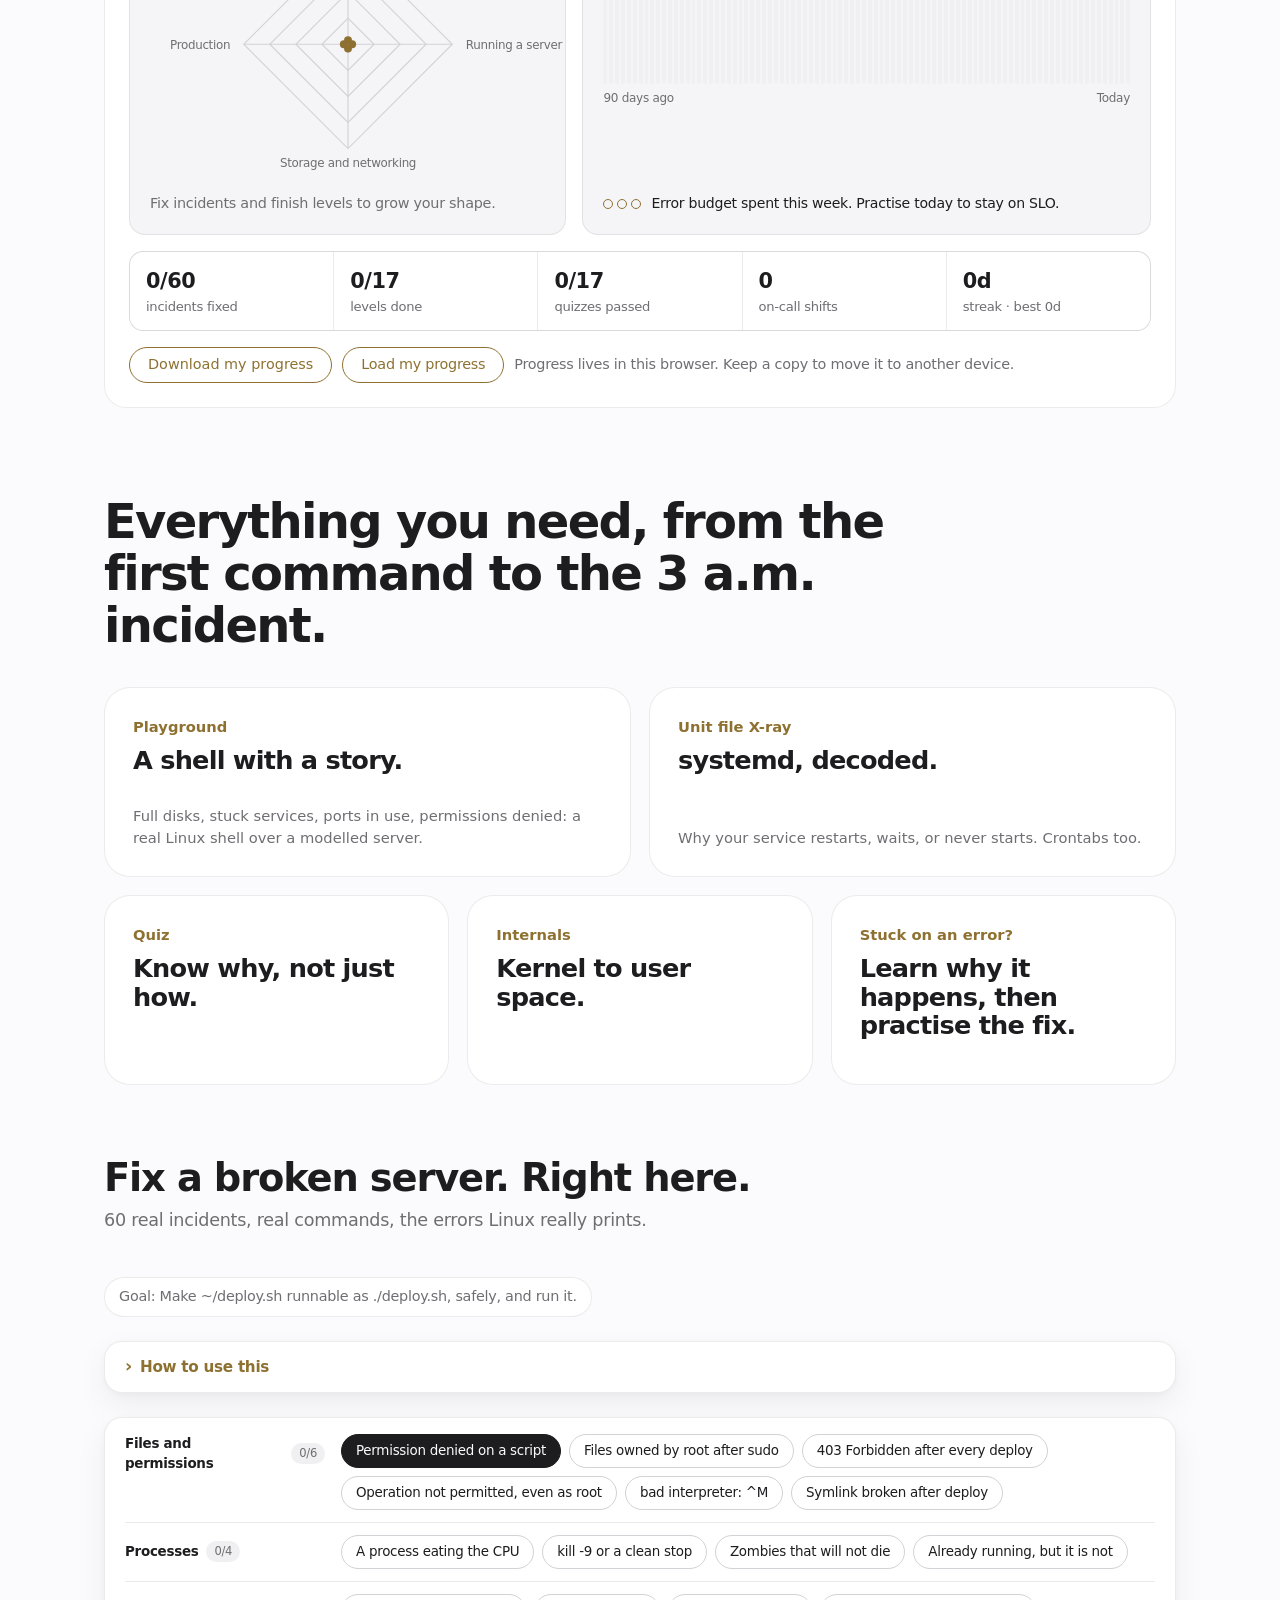
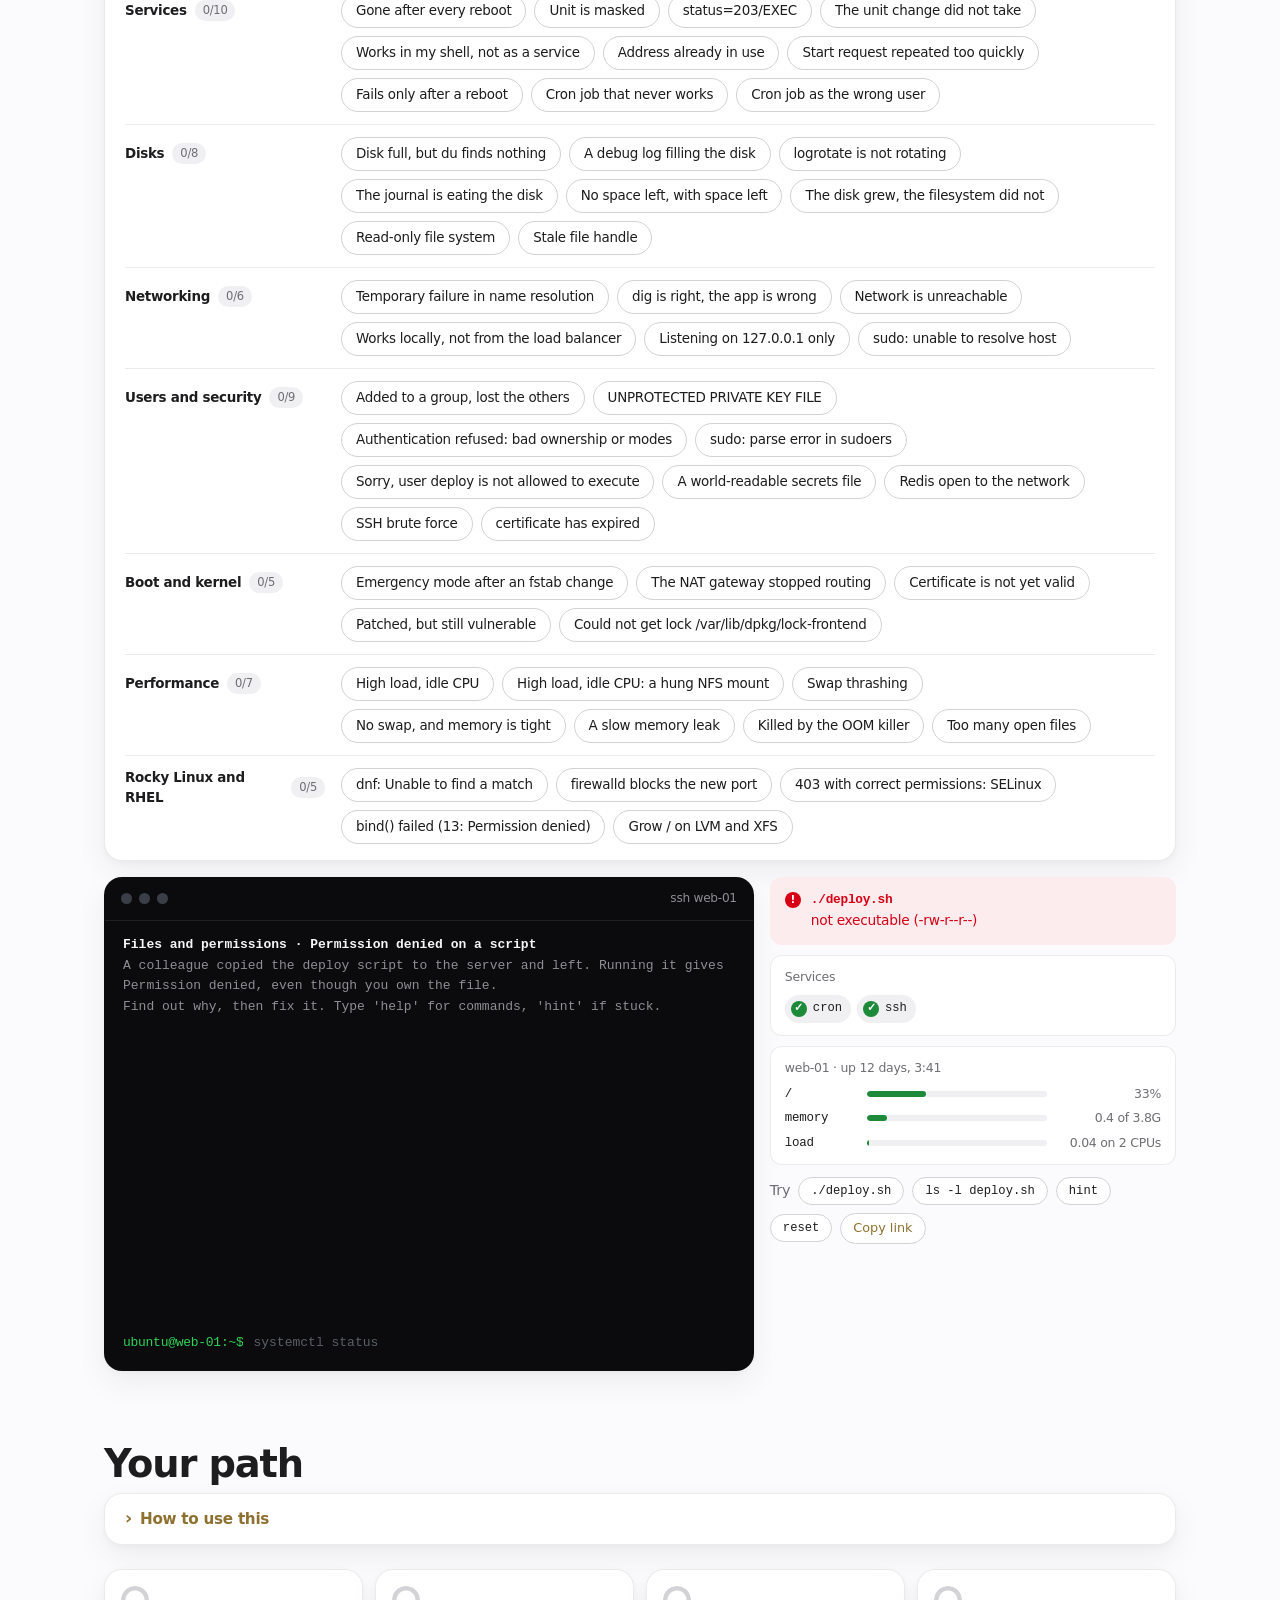
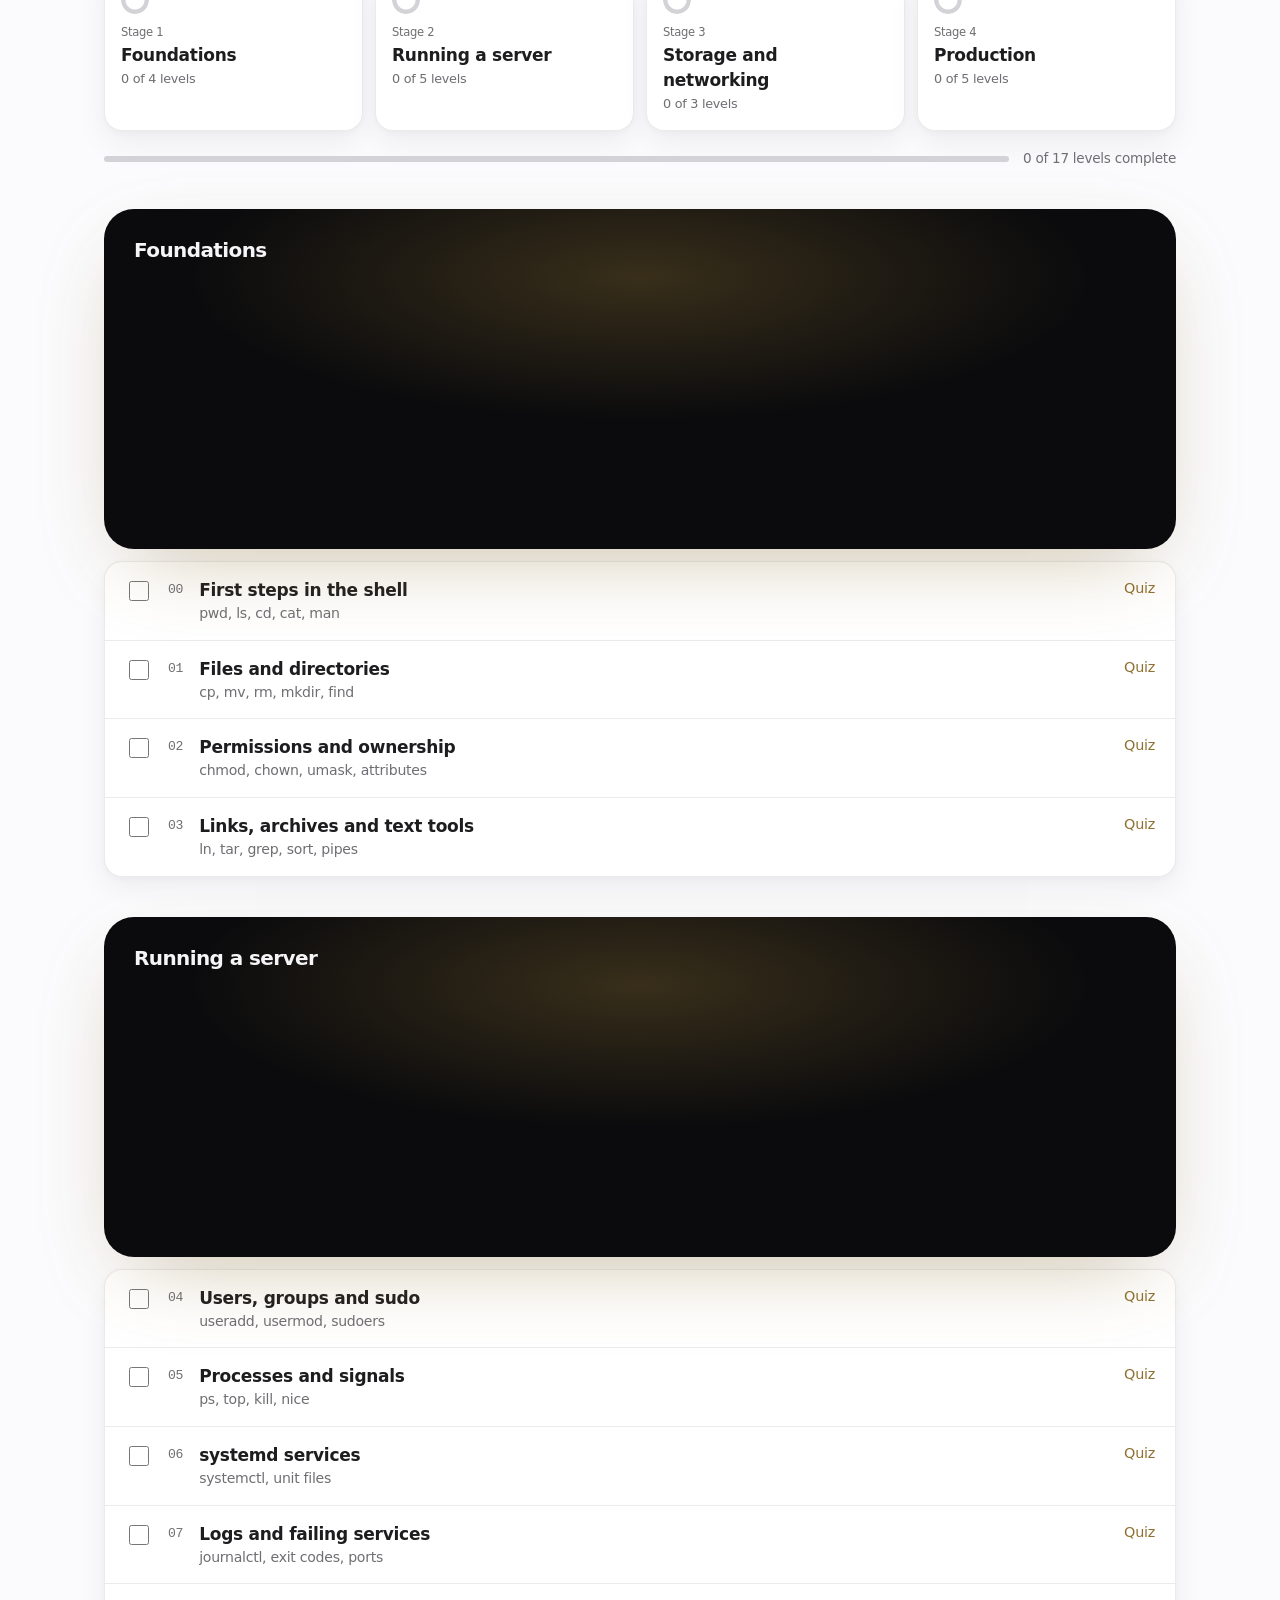
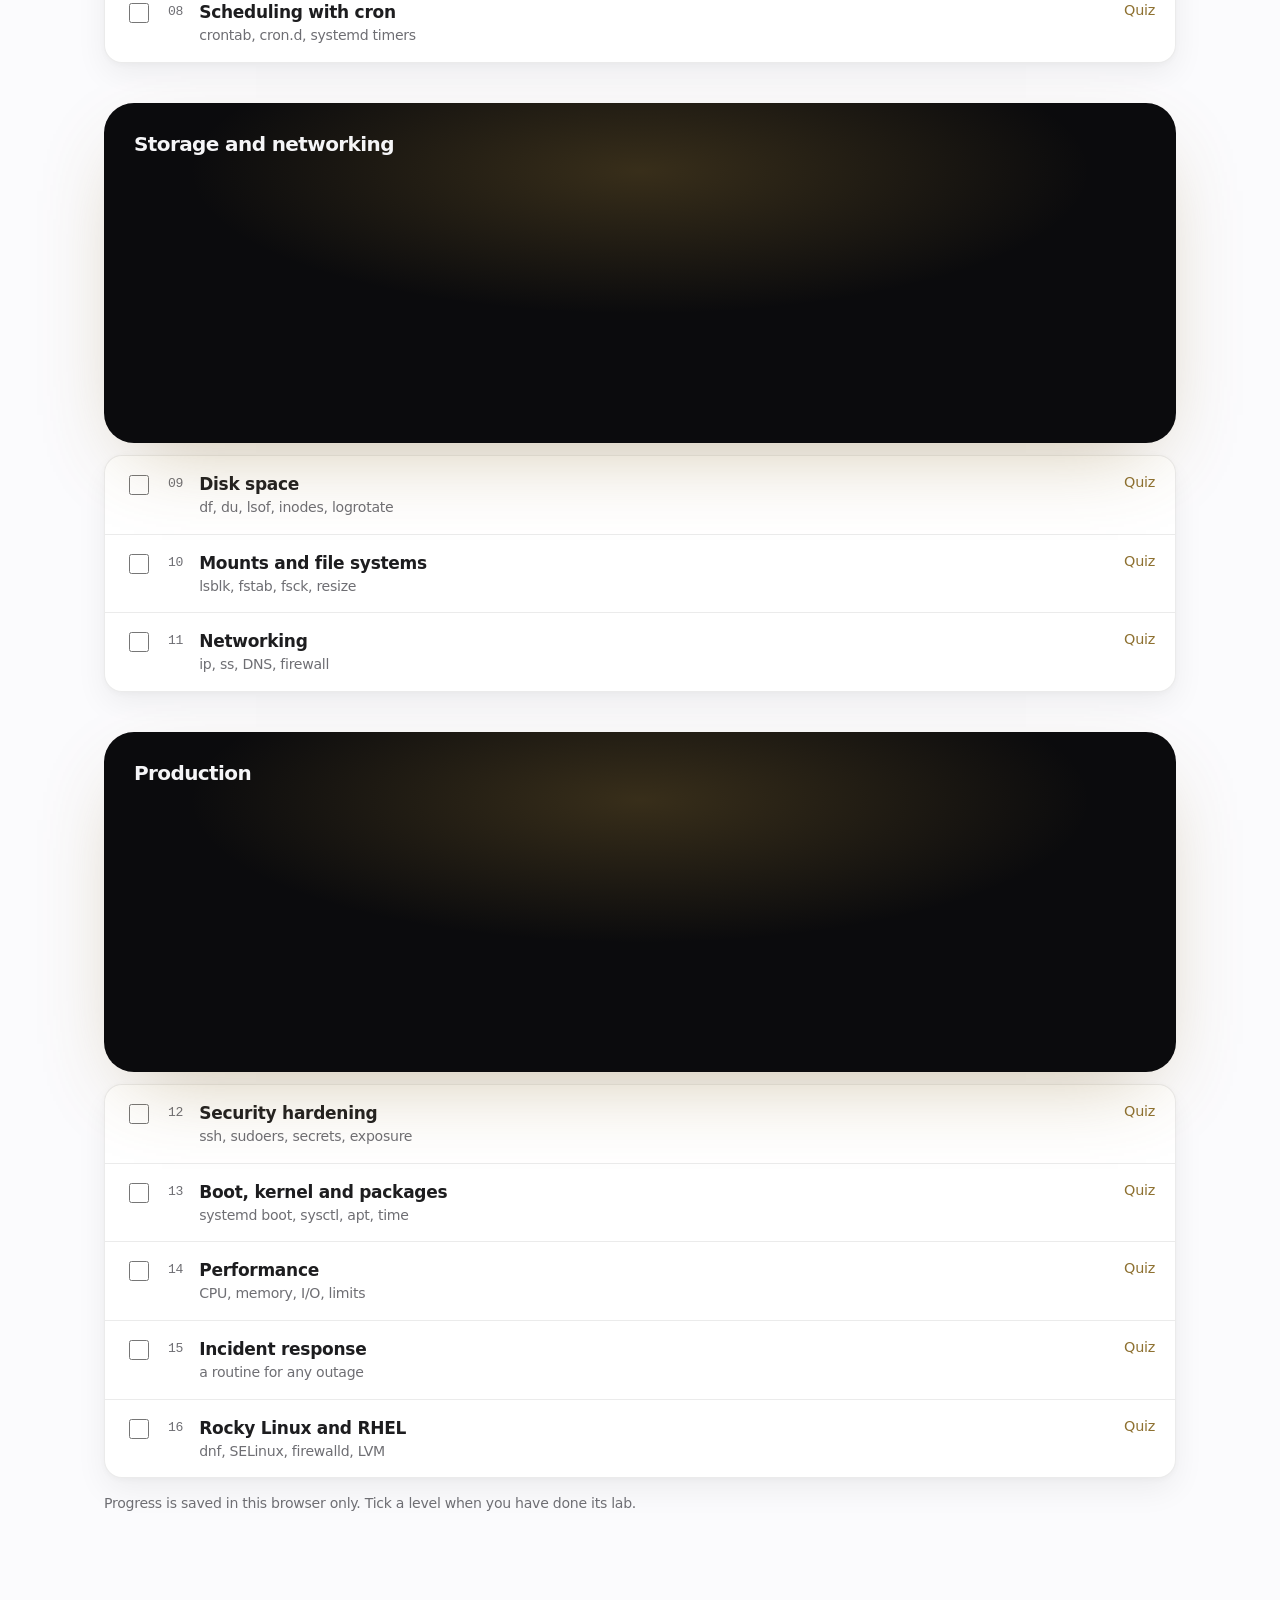
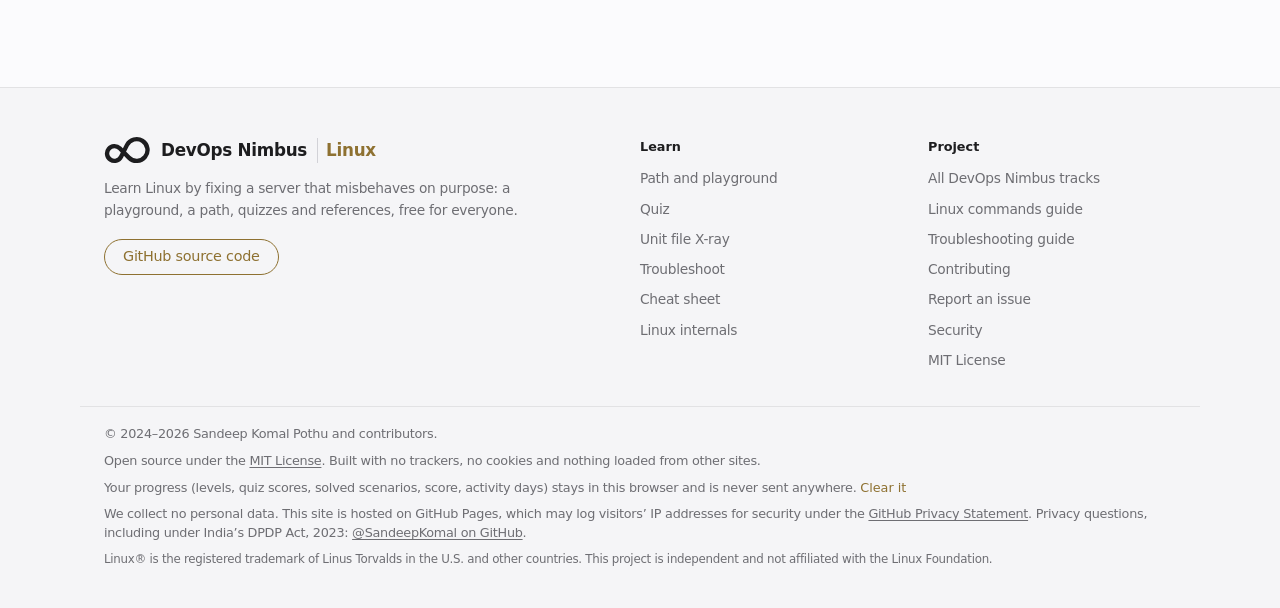
==== commit 3b83c394: "Add a privacy notice to the footer States that the site collects no personal data, that GitHub Pages" ====
--- a/site/index.html
+++ b/site/index.html
@@ -227,6 +227,7 @@
       <p>© 2024–2026 Sandeep Komal Pothu and contributors.</p>
       <p>Open source under the <a data-repo="/blob/main/LICENSE" href="#">MIT License</a>. Built with no trackers, no cookies and nothing loaded from other sites.</p>
       <p>Your progress (levels, quiz scores, solved scenarios, score, activity days) stays in this browser and is never sent anywhere. <button type="button" class="link-btn" id="forget">Clear it</button></p>
+      <p>We collect no personal data. This site is hosted on GitHub Pages, which may log visitors’ IP addresses for security under the <a href="https://docs.github.com/en/site-policy/privacy-policies/github-general-privacy-statement">GitHub Privacy Statement</a>. Privacy questions, including under India’s DPDP Act, 2023: <a href="https://github.com/SandeepKomal">@SandeepKomal on GitHub</a>.</p>
       <p class="foot-tm">Linux® is the registered trademark of Linus Torvalds in the U.S. and other countries. This project is independent and not affiliated with the Linux Foundation.</p>
     </div>
   </footer>
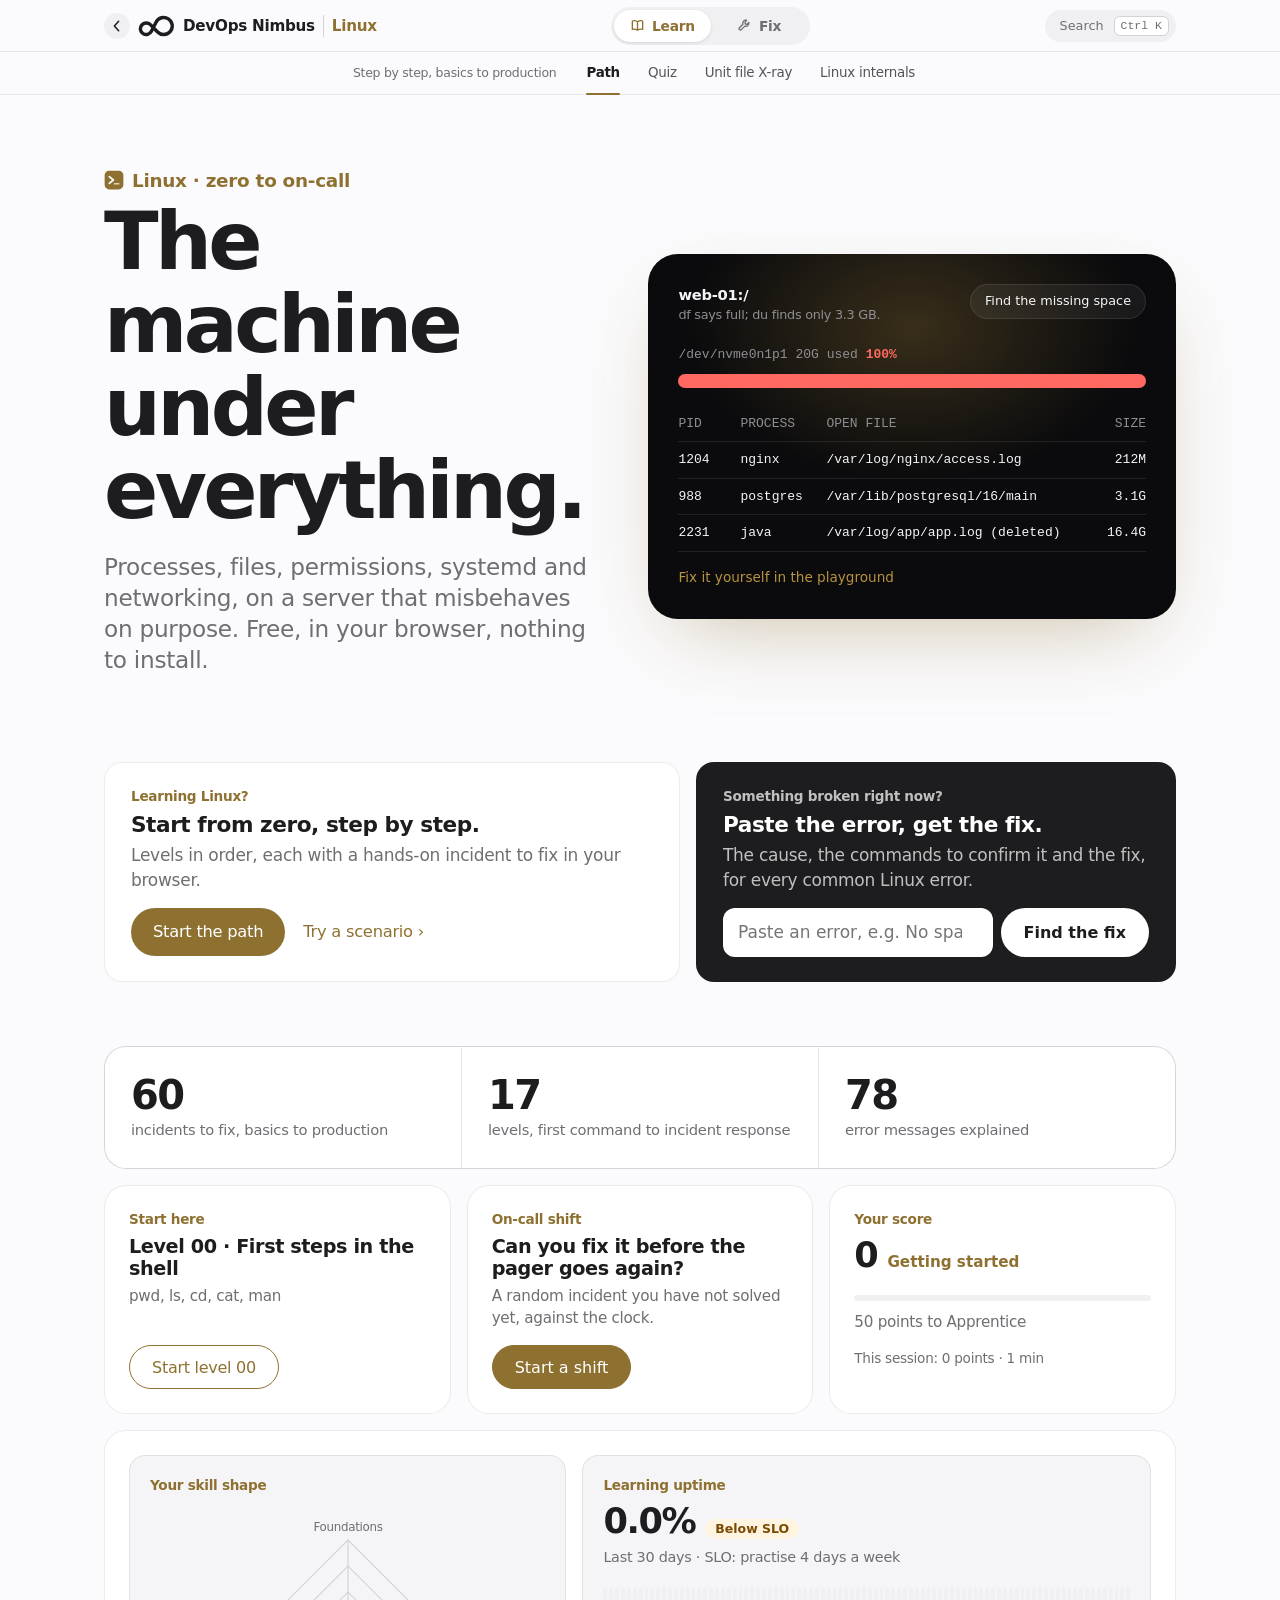
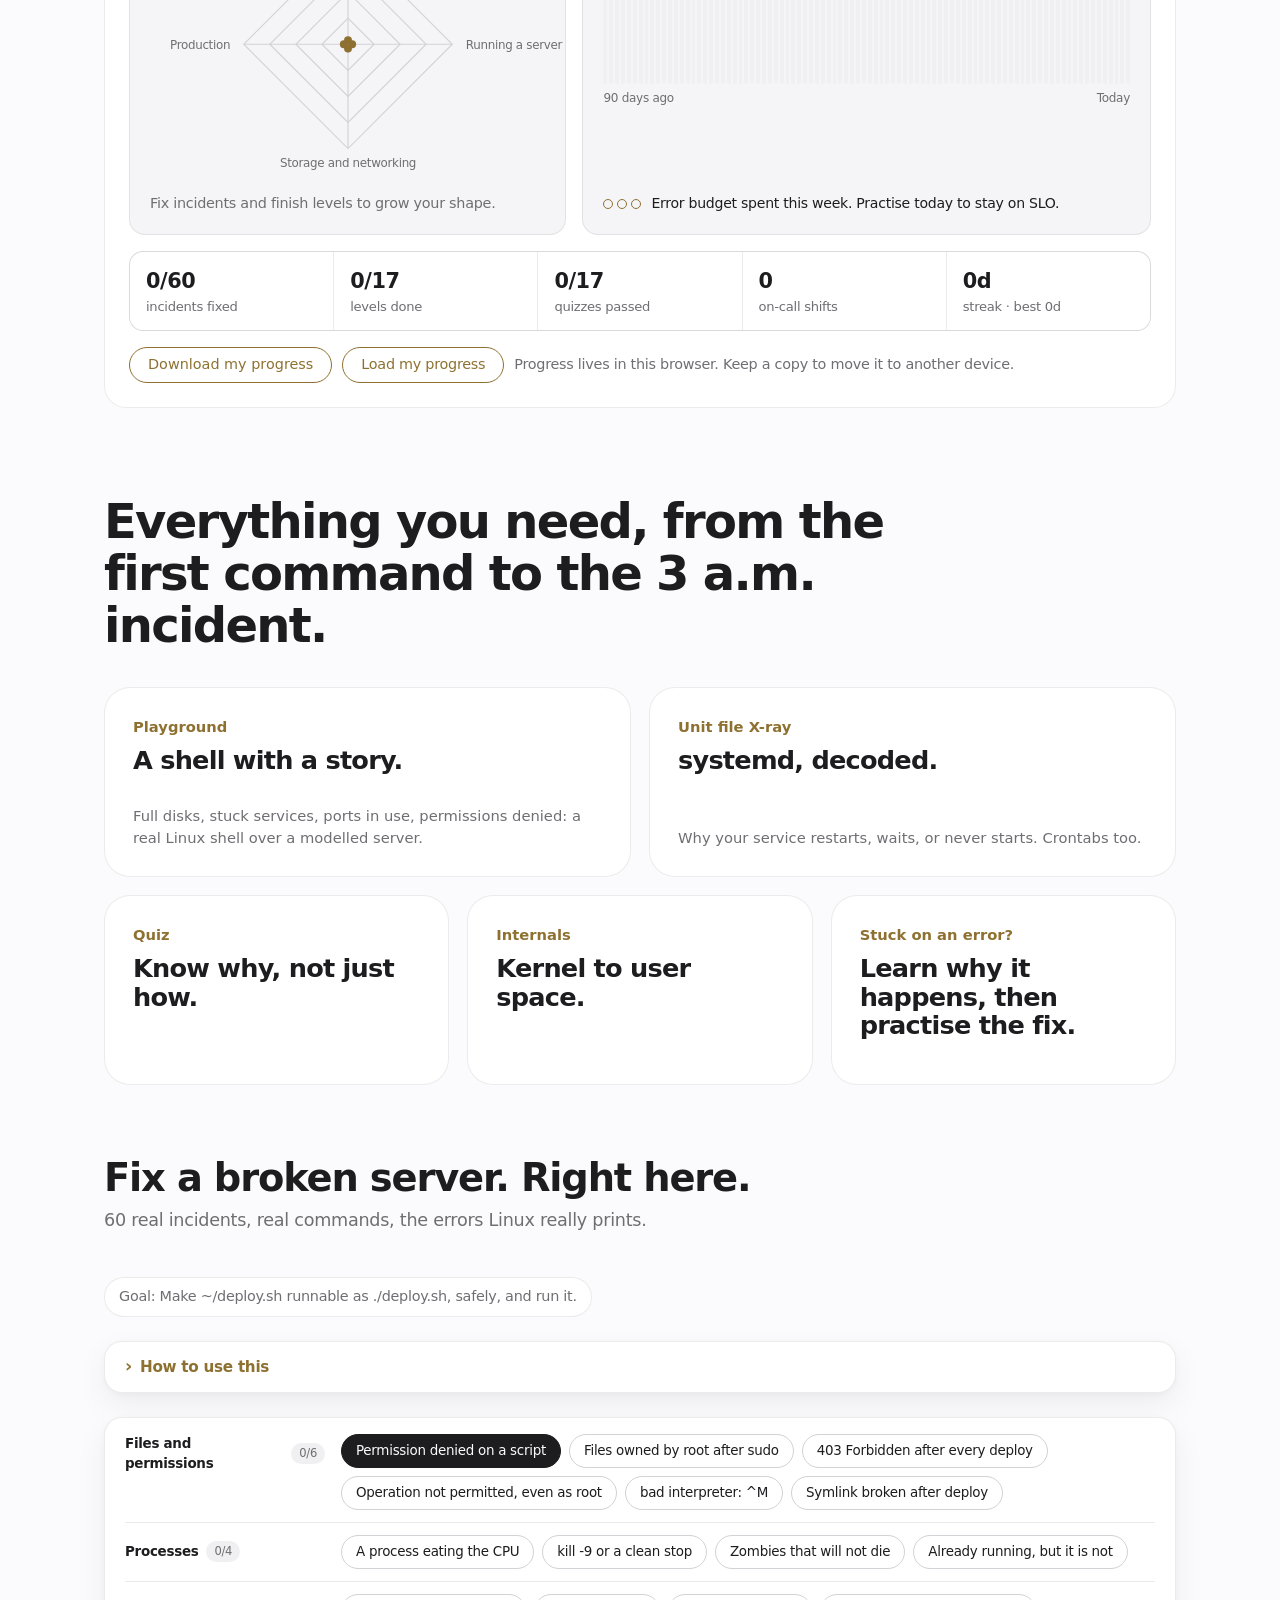
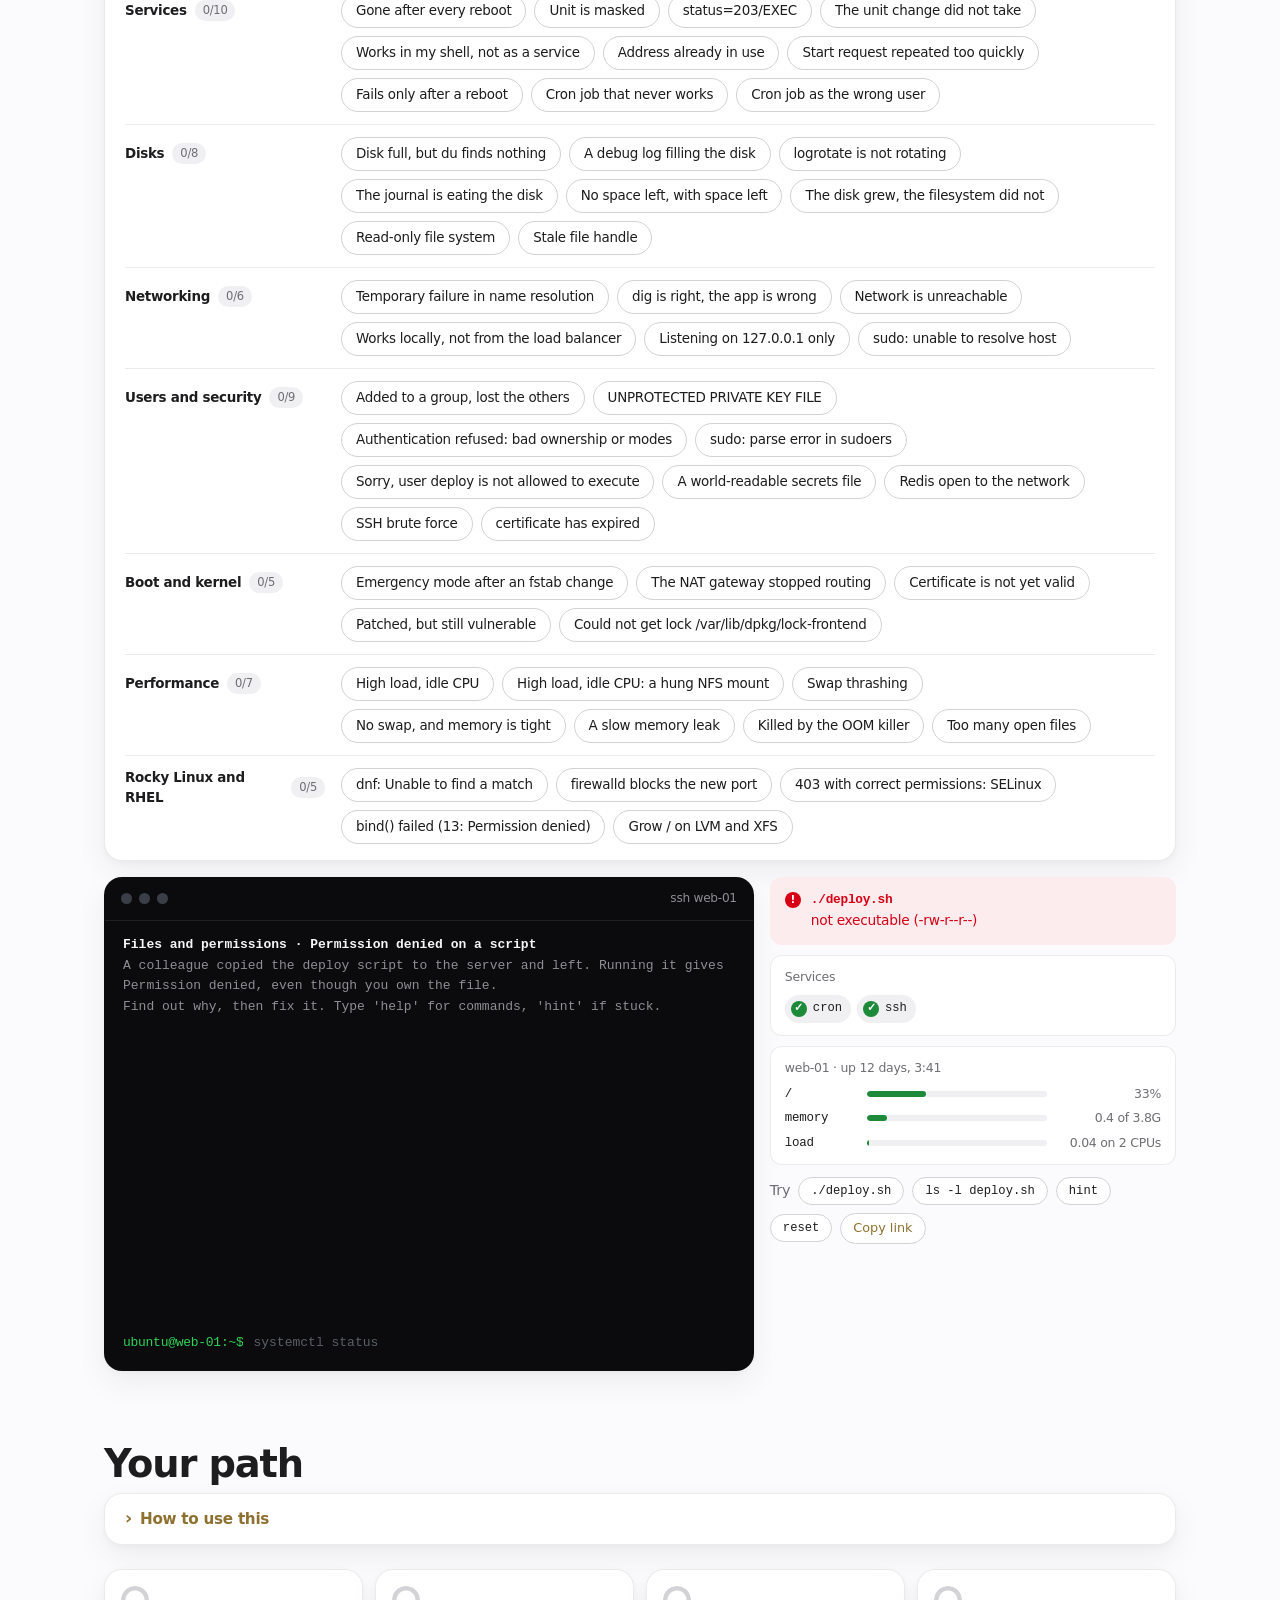
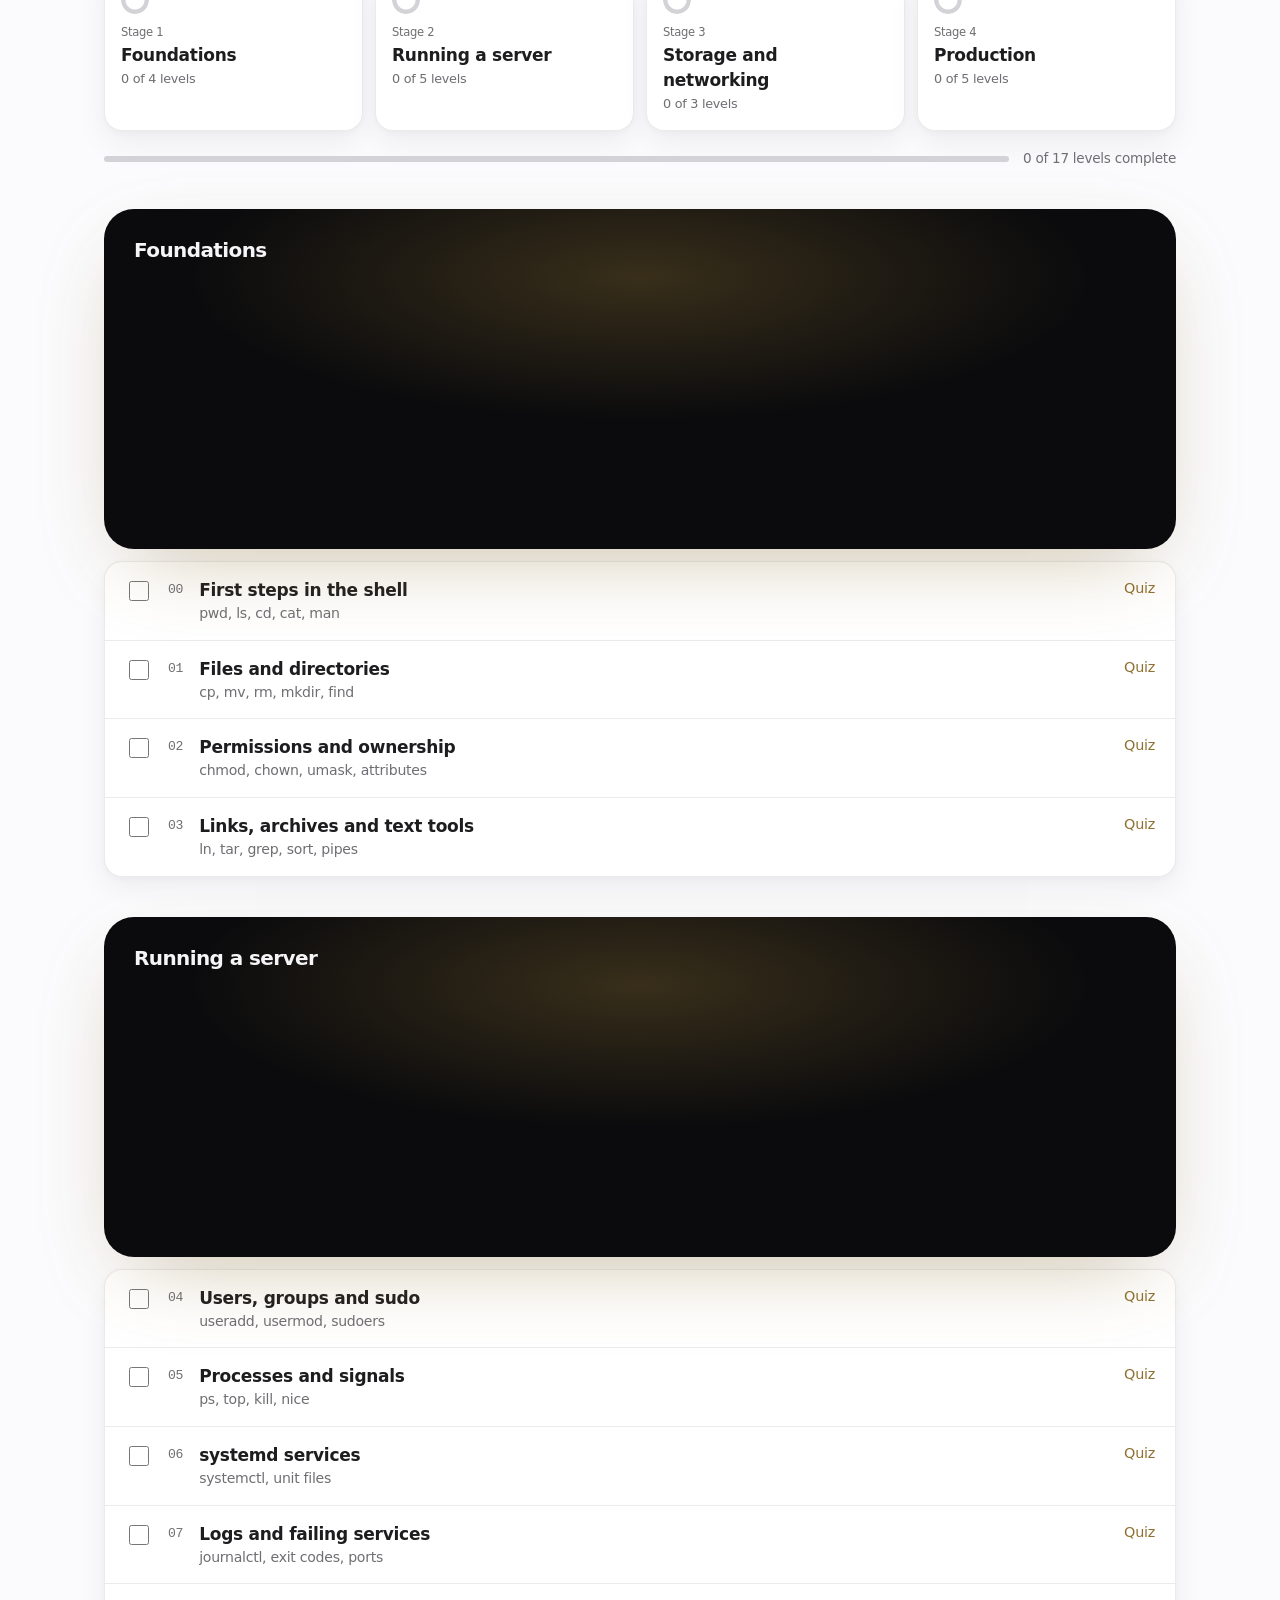
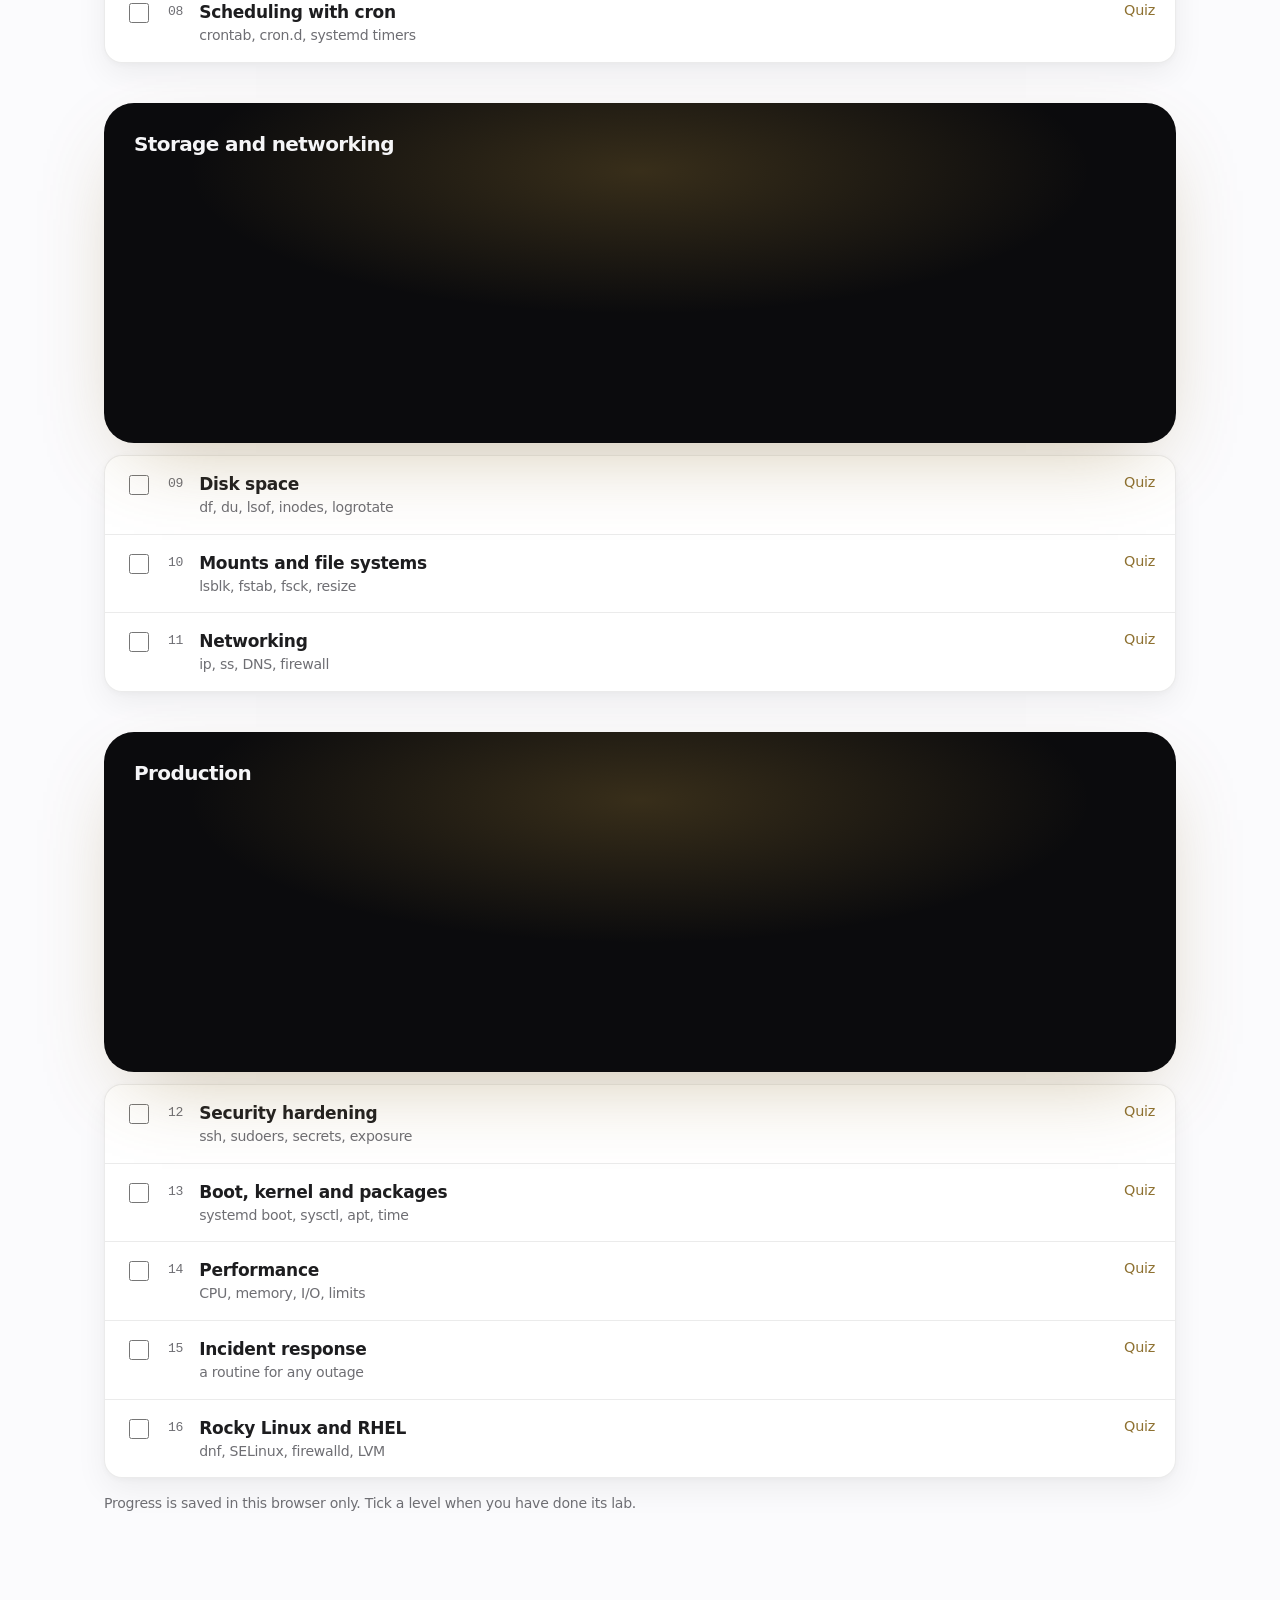
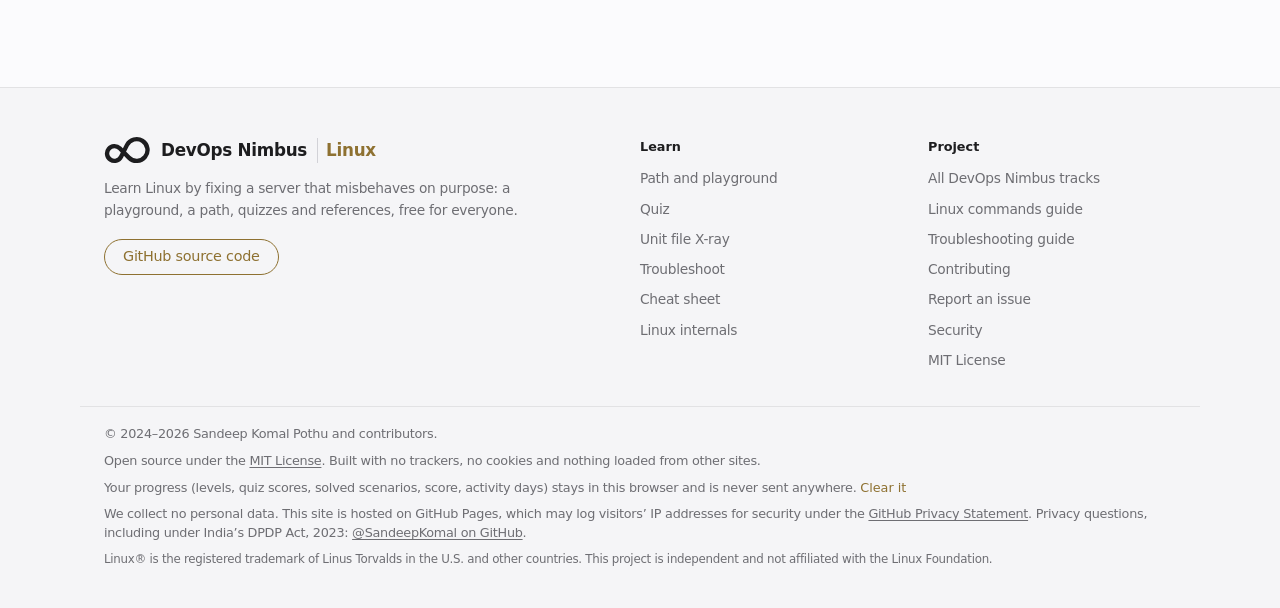
==== commit f980a1a9: "Add a back button to all tracks in the header A round back button and "DevOps Nimbus" now lead to th" ====
--- a/site/index.html
+++ b/site/index.html
@@ -19,10 +19,10 @@
   <a class="skip" href="#main">Skip to content</a>
   <header class="top">
     <div class="wrap top-inner">
-      <a class="brand" href="#path" aria-label="DevOps Nimbus Linux, home">
-        <img class="mark" src="nimbus.svg" alt="" width="37" height="22">
-        DevOps Nimbus <span class="brand-track">Linux</span>
-      </a>
+      <div class="brand">
+        <a class="brand-hub" href="https://sandeepkomal.github.io/devops-nimbus/" title="Back to all DevOps Nimbus tracks"><span class="brand-back" aria-hidden="true"><svg viewBox="0 0 8 14" width="7" height="12"><path d="M6.5 1.5 1.5 7l5 5.5" fill="none" stroke="currentColor" stroke-width="1.8" stroke-linecap="round" stroke-linejoin="round"/></svg></span><img class="mark" src="nimbus.svg" alt="" width="37" height="22"><span>DevOps Nimbus</span><span class="sr-only">: back to all tracks</span></a>
+        <a class="brand-track" href="#path">Linux</a>
+      </div>
       <nav class="switch" aria-label="Mode">
         <a class="sw learn" href="#path"><svg viewBox="0 0 16 16" width="15" height="15" aria-hidden="true"><path d="M2.5 3.2c1.8-.6 3.6-.4 5.5.8 1.9-1.2 3.7-1.4 5.5-.8v9c-1.8-.6-3.6-.4-5.5.8-1.9-1.2-3.7-1.4-5.5-.8zM8 4v9" fill="none" stroke="currentColor" stroke-width="1.4" stroke-linejoin="round"/></svg>Learn</a>
         <a class="sw fix" href="#doctor"><svg viewBox="0 0 16 16" width="15" height="15" aria-hidden="true"><path d="M10.2 2.4a3.3 3.3 0 0 0-3.9 4.3L2.6 10.4a1.4 1.4 0 0 0 2 2l3.7-3.7a3.3 3.3 0 0 0 4.3-3.9l-2 2-1.7-.4-.4-1.7z" fill="none" stroke="currentColor" stroke-width="1.4" stroke-linejoin="round"/></svg>Fix</a>
--- a/site/style.css
+++ b/site/style.css
@@ -618,3 +618,15 @@
 .door.fix .pill { background: var(--on-oncall); color: var(--oncall); border-color: transparent; font-weight: 600; }
 .door.fix .pill:hover { background: color-mix(in srgb, var(--on-oncall) 88%, var(--oncall)); }
 .door.fix input[type="search"] { border-color: transparent; }
+
+/* Header brand: a round back button and "DevOps Nimbus" go to all tracks; the track name goes to this track's start. */
+.brand > a { display: flex; align-items: center; gap: 8px; text-decoration: none; }
+.brand-hub { color: inherit; }
+.brand-back { display: grid; place-items: center; width: 26px; height: 26px; border-radius: 50%; background: var(--code-bg); color: var(--text); transition: background .2s, transform .2s; }
+.brand-back svg { display: block; margin-left: -1px; }
+.brand-hub:hover .brand-back { background: var(--line); transform: translateX(-2px); }
+.brand > a:hover { text-decoration: none; }
+.brand-hub:hover > span:not(.brand-back) { opacity: .75; }
+.brand-hub:focus-visible { outline: 2px solid var(--accent); outline-offset: 3px; }
+.sr-only { position: absolute; width: 1px; height: 1px; padding: 0; margin: -1px; overflow: hidden; clip: rect(0 0 0 0); white-space: nowrap; border: 0; }
+@media (prefers-reduced-motion: reduce) { .brand-back { transition: none; } }
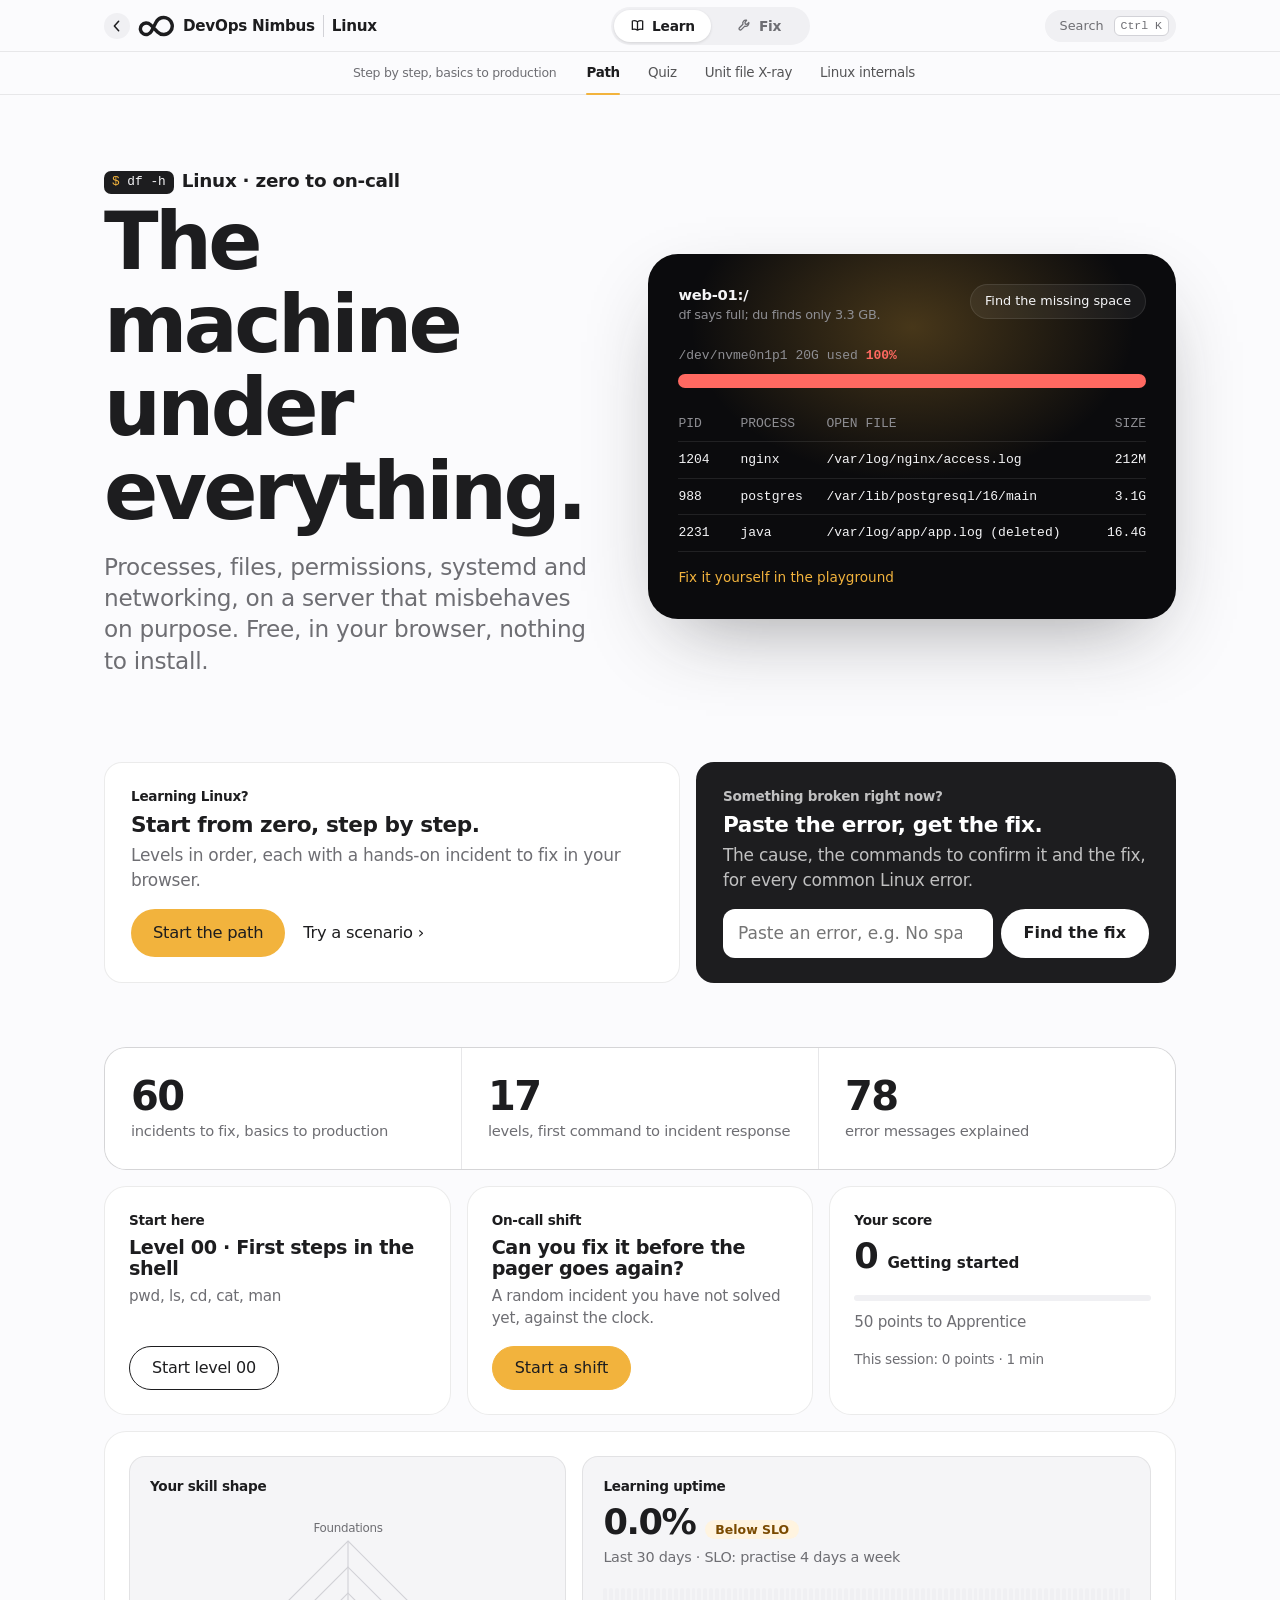
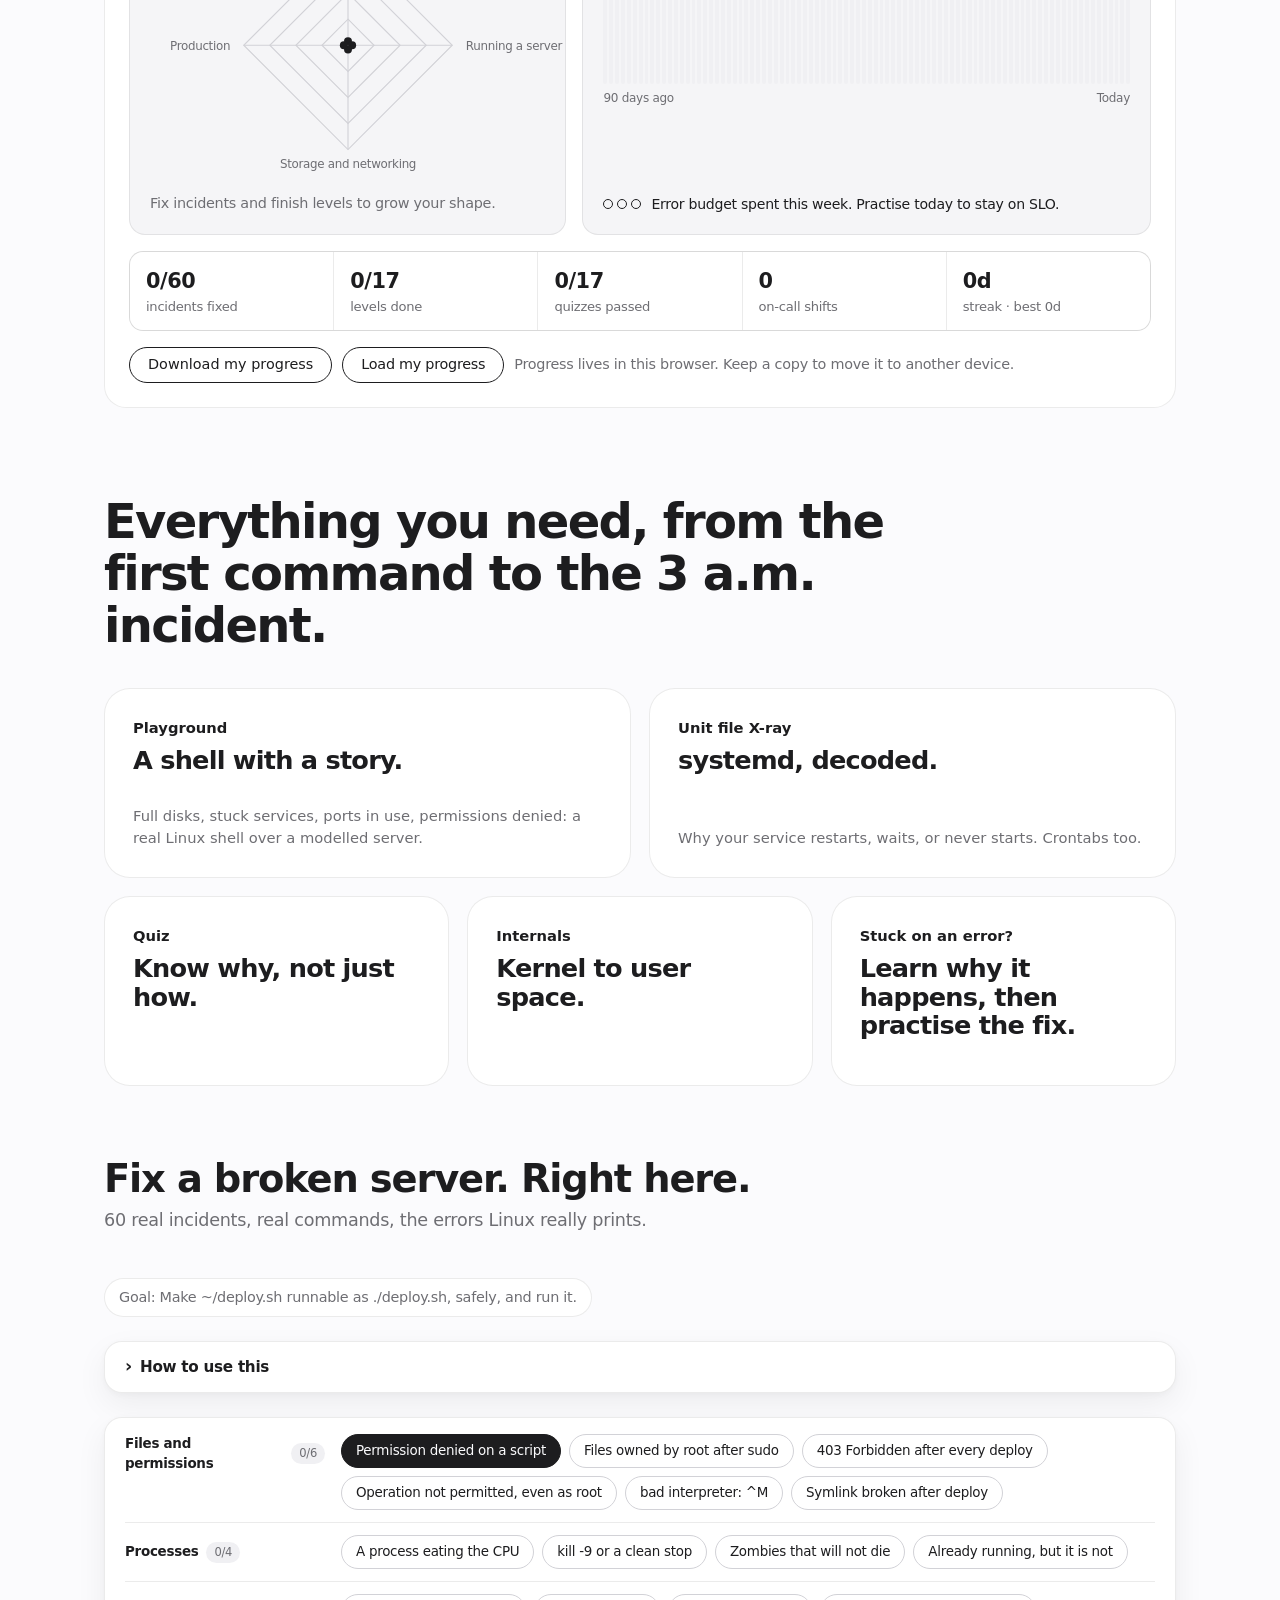
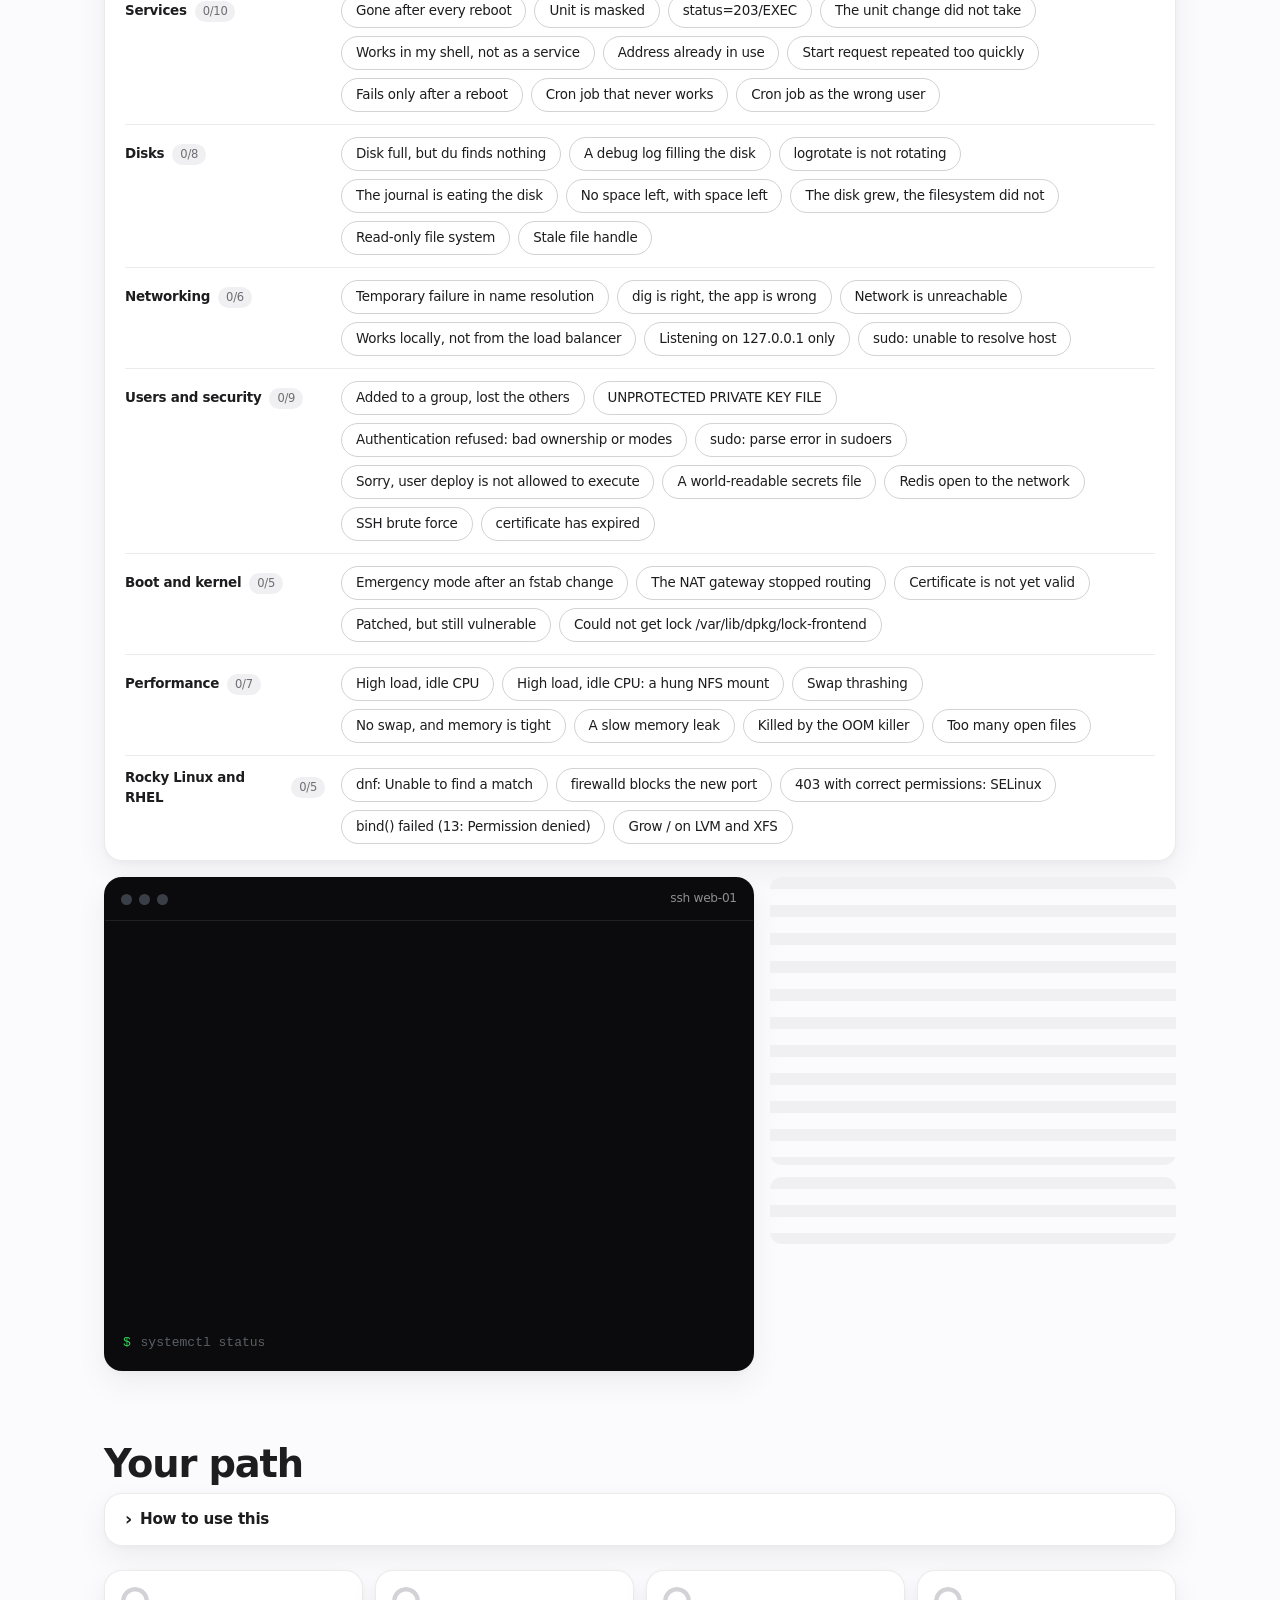
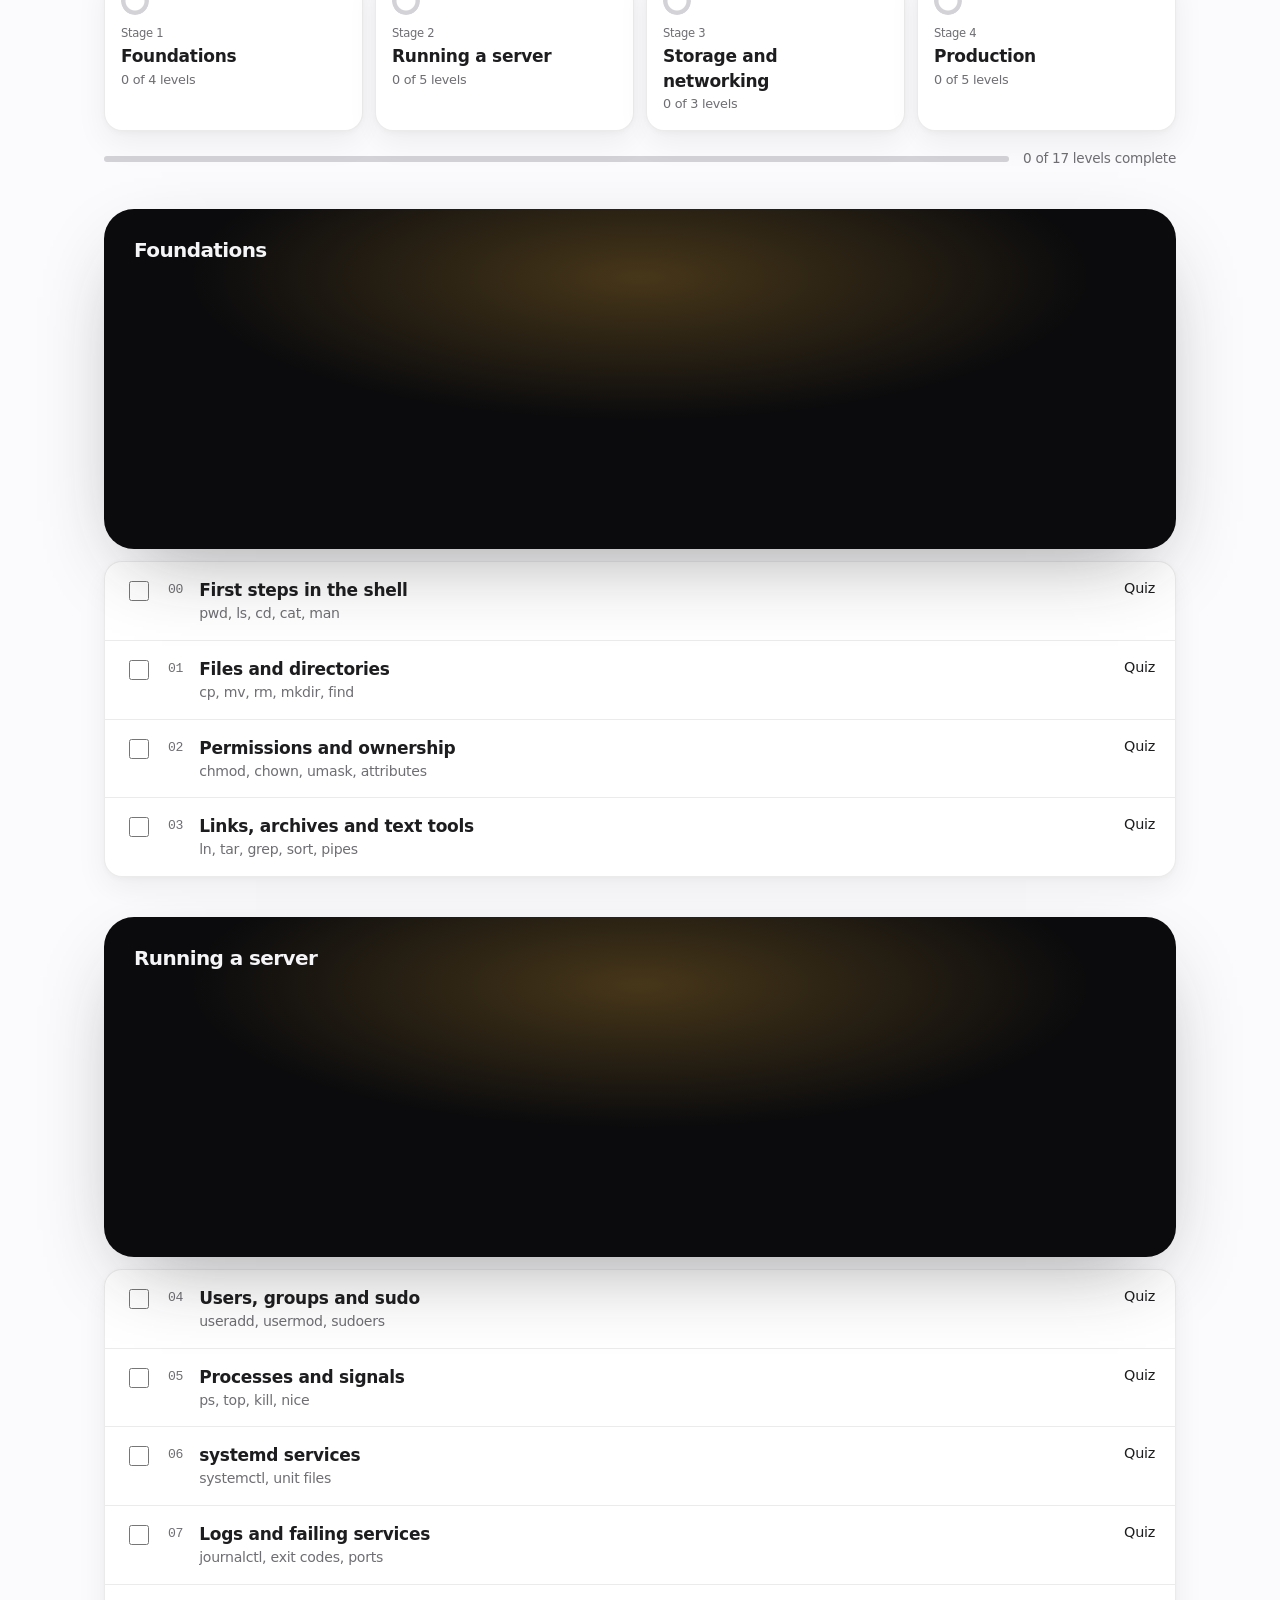
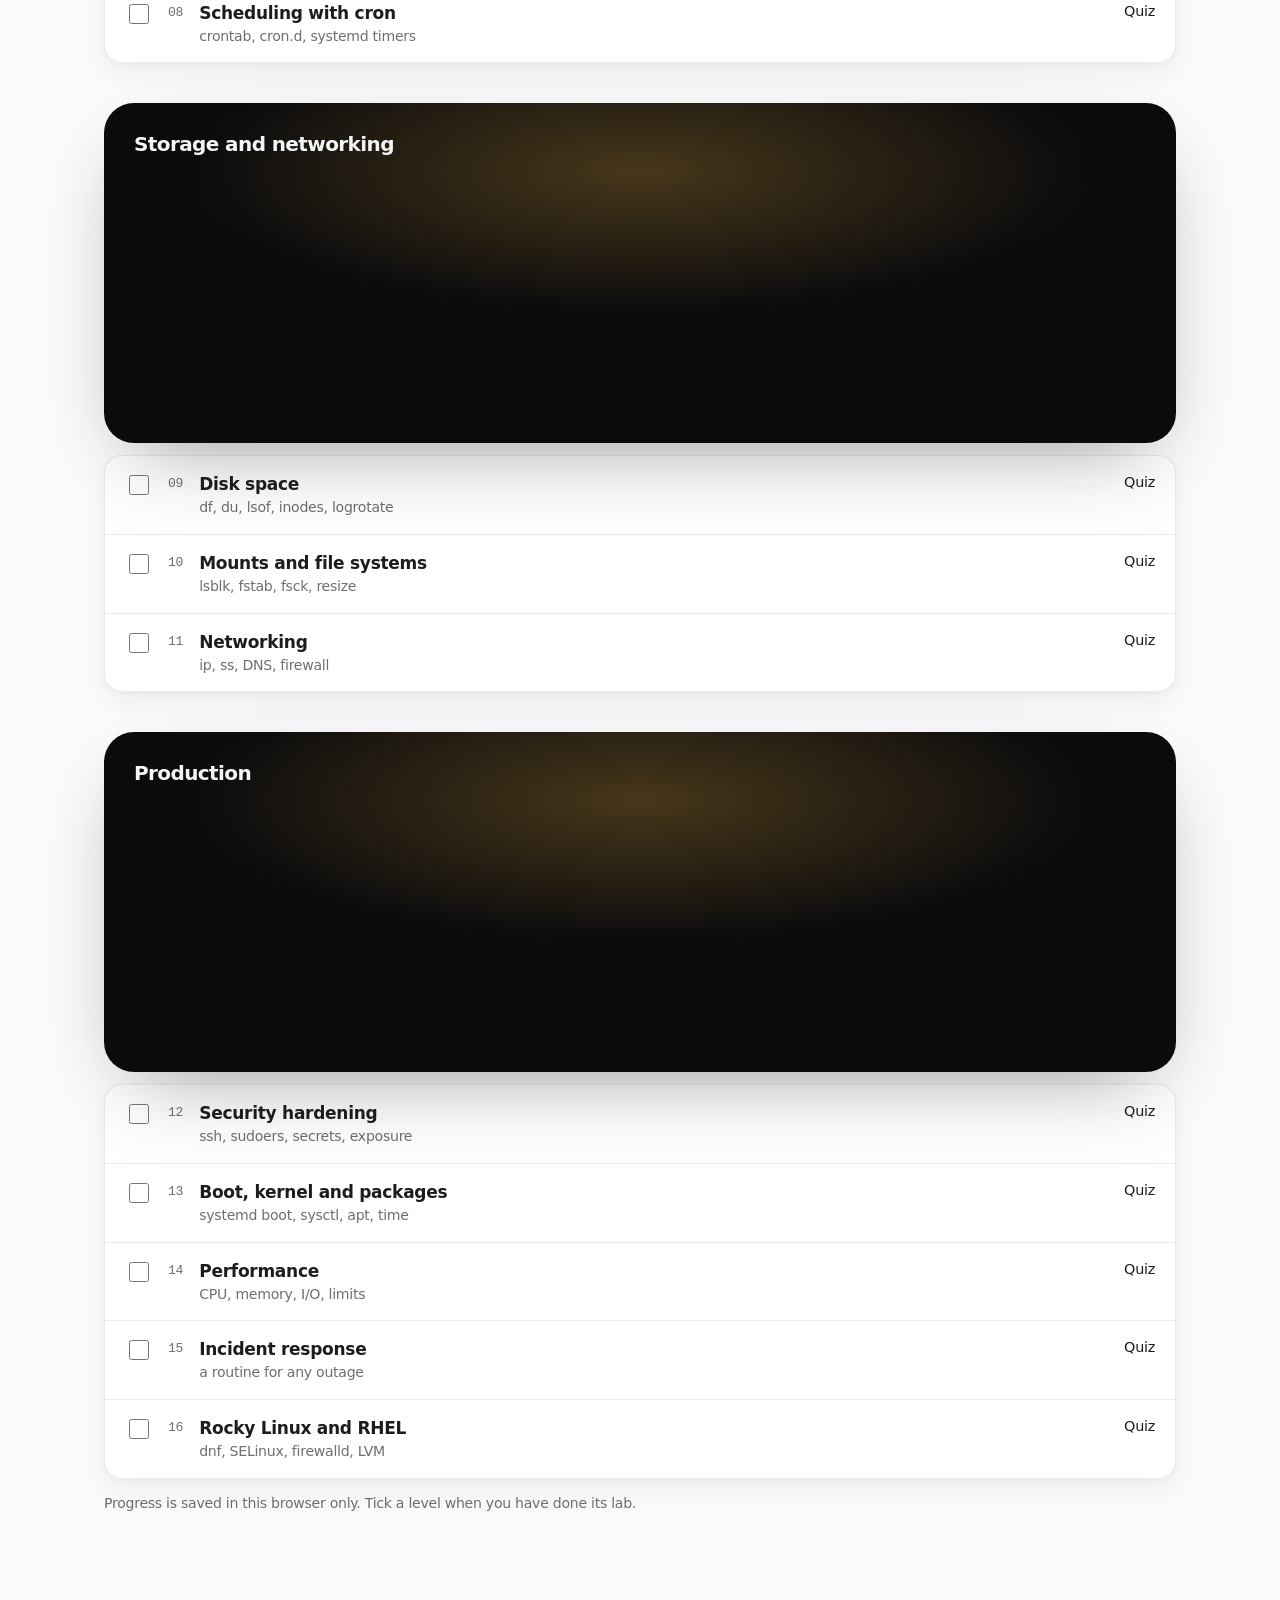
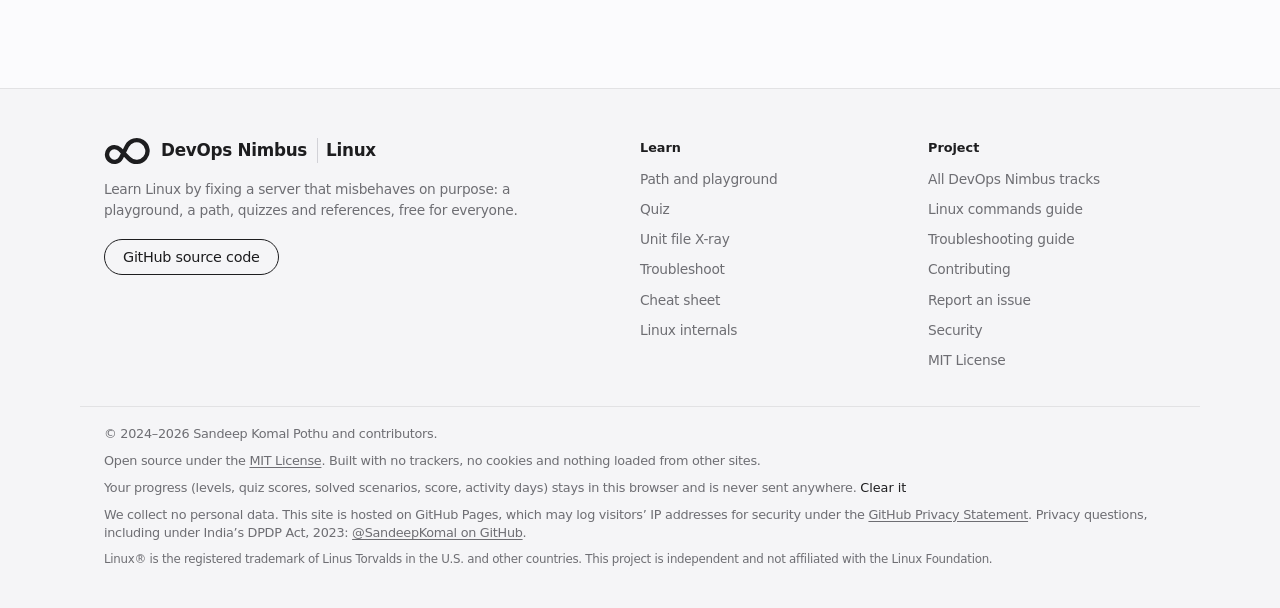
==== commit 90046259: "Use the track's journey-dot colour and a command chip instead of a logo The logo in the header was n" ====
--- a/site/index.html
+++ b/site/index.html
@@ -13,6 +13,10 @@
   <link rel="canonical" href="https://sandeepkomal.github.io/Linux/">
   <title>Linux · DevOps Nimbus</title>
   <link rel="stylesheet" href="style.css">
+  <link rel="preload" href="data.js" as="script">
+  <link rel="preload" href="scenario-index.js" as="script">
+  <link rel="preload" href="app.js" as="script">
+  <link rel="preload" href="engage.js" as="script">
   <link rel="icon" href="favicon.svg" type="image/svg+xml">
 </head>
 <body>
@@ -52,7 +56,7 @@
       <div class="hero">
         <div class="wrap hero-grid">
           <div>
-            <p class="eyebrow"><img class="eyebrow-logo" src="logo.svg" alt="" width="20" height="20">Linux · zero to on-call</p>
+            <p class="eyebrow"><code class="eyebrow-cmd" aria-hidden="true"><span>$</span> df -h</code>Linux · zero to on-call</p>
             <h1>The machine under everything.</h1>
             <p class="sub">Processes, files, permissions, systemd and networking, on a server that misbehaves on purpose. Free, in your browser, nothing to install.</p>
           </div>
@@ -238,18 +242,10 @@
     <p class="palette-foot muted"><kbd>↑</kbd> <kbd>↓</kbd> to move · <kbd>Enter</kbd> to open · <kbd>Esc</kbd> to close</p>
   </dialog>
 
+  <!-- Only what the first screen needs; app.js loads the playground, X-ray, quiz bank and internals after it. -->
   <script src="data.js"></script>
-  <script src="quiz-bank.js"></script>
-  <script src="xray-explain.js"></script>
+  <script src="scenario-index.js"></script>
   <script src="app.js"></script>
-  <script src="sim.js"></script>
-  <script src="sim-ops.js"></script>
-  <script src="sim-admin.js"></script>
-  <script src="world.js"></script>
-  <script src="rhel.js"></script>
-  <script src="scenarios.js"></script>
-  <script src="playground.js"></script>
-  <script src="architecture.js"></script>
   <script src="engage.js"></script>
 </body>
 </html>
--- a/site/style.css
+++ b/site/style.css
@@ -8,11 +8,11 @@
   --muted: #6e6e73;
   --line: #d2d2d7;
   --hair: rgba(0, 0, 0, .08);
-  --accent: #8e7131;
-  --accent-hover: #705927;
-  --accent-2: #8e7131;
-  --stage-accent: #b8923f; /* the dark stage keeps the dark-mode accent */
-  --accent-soft: #f7f1e4;
+  --accent: #1d1d1f; --accent-fill: #f2b33d; --accent-fill-hover: #d59e36; --on-fill: #1d1d1f;
+  --accent-hover: #19191a;
+  --accent-2: #1d1d1f;
+  --stage-accent: #f2b33d; /* the dark stage keeps the dark-mode accent */
+  --accent-soft: #fdf6e8;
   --on-accent: #ffffff;
   --ok: #1d8a3a;
   --ok-soft: #e9f6ec;
@@ -46,10 +46,10 @@
     --muted: #a1a1a6;
     --line: #424245;
     --hair: rgba(255, 255, 255, .1);
-    --accent: #b8923f;
-    --accent-hover: #c6a459;
-    --accent-2: #b8923f;
-    --accent-soft: #383124;
+    --accent: #f2b33d; --accent-fill: #f2b33d; --accent-fill-hover: #f4be5a; --on-fill: #000000;
+    --accent-hover: #f5c264;
+    --accent-2: #f2b33d;
+    --accent-soft: #3e321f;
     --on-accent: #000000;
     --ok: #30d158;
     --ok-soft: #0f2e18;
@@ -100,8 +100,8 @@
 .hero h1 { font-size: clamp(2.8rem, 6.4vw, 5rem); line-height: 1.04; letter-spacing: -.045em; font-weight: 700; margin: 0 0 18px; }
 .hero .sub { font-size: clamp(1.15rem, 2.1vw, 1.45rem); color: var(--muted); line-height: 1.35; margin: 0 0 30px; max-width: 560px; }
 .ctas { display: flex; gap: 18px; flex-wrap: wrap; align-items: center; }
-.btn { display: inline-flex; align-items: center; border-radius: 99px; padding: 12px 22px; font-size: 1.02rem; background: var(--accent); color: var(--on-accent); transition: background .2s, transform .15s; }
-.btn:hover { background: var(--accent-hover); text-decoration: none; }
+.btn { display: inline-flex; align-items: center; border-radius: 99px; padding: 12px 22px; font-size: 1.02rem; background: var(--accent-fill); color: var(--on-fill); transition: background .2s, transform .15s; }
+.btn:hover { background: var(--accent-fill-hover); text-decoration: none; }
 .btn:active { transform: scale(.98); }
 .link { font-size: 1.02rem; }
 .link::after { content: " ›"; }
@@ -154,8 +154,8 @@
 
 .pill { display: inline-flex; align-items: center; justify-content: center; gap: 6px; min-height: 44px; padding: 0 22px; border-radius: 99px; font-size: 1rem; color: var(--accent); background: transparent; border: 1px solid var(--accent); transition: background .2s var(--ease); }
 .pill:hover { text-decoration: none; background: var(--accent-soft); }
-.pill.primary { background: var(--accent); color: var(--on-accent); }
-.pill.primary:hover { background: var(--accent-hover); }
+.pill.primary { background: var(--accent-fill); color: var(--on-fill); border-color: var(--accent-fill); }
+.pill.primary:hover { background: var(--accent-fill-hover); border-color: var(--accent-fill); }
 .small-pill { min-height: 36px; padding: 0 18px; font-size: .9rem; }
 .section-title { font-size: clamp(1.7rem, 3.5vw, 2.4rem); font-weight: 700; margin: 72px 0 8px; }
 .section-sub { color: var(--muted); font-size: 1.1rem; margin: 0 0 24px; }
@@ -172,7 +172,7 @@
 .stage-card.complete .ring { background: var(--ok); }
 .progress-row { display: flex; align-items: center; gap: 14px; margin: 6px 0 8px; }
 .bar { flex: 1; height: 6px; background: var(--line); border-radius: 99px; overflow: hidden; }
-.bar span { display: block; height: 100%; width: 0; background: var(--accent); border-radius: 99px; transition: width .5s var(--ease); }
+.bar span { display: block; height: 100%; width: 0; background: var(--accent-fill); border-radius: 99px; transition: width .5s var(--ease); }
 #bar-text { color: var(--muted); font-size: .85rem; white-space: nowrap; }
 h3.stage { font-size: 1.25rem; font-weight: 700; margin: 40px 0 12px; }
 .levels { list-style: none; padding: 0; margin: 0; background: var(--surface); border-radius: var(--radius); box-shadow: var(--shadow); border: 1px solid var(--hair); overflow: hidden; }
@@ -202,7 +202,7 @@
 /* Quiz */
 .score { position: sticky; top: 60px; z-index: 5; background: var(--surface); box-shadow: var(--shadow); border: 1px solid var(--hair); border-radius: var(--radius); padding: 14px 20px; margin-bottom: 18px; display: grid; gap: 10px; font-variant-numeric: tabular-nums; }
 .score .meter { display: block; height: 6px; background: var(--line); border-radius: 99px; overflow: hidden; }
-.score .fill { display: block; height: 100%; width: 0; background: var(--accent); transition: width .35s var(--ease); }
+.score .fill { display: block; height: 100%; width: 0; background: var(--accent-fill); transition: width .35s var(--ease); }
 .score .result { margin: 0; }
 .quiz-again { margin: -8px 0 20px; }
 .question { margin-bottom: 16px; }
@@ -378,6 +378,10 @@
 .pg-meter i { display: block; height: 100%; border-radius: 99px; transition: width .6s var(--ease); }
 .pg-meter i.ok { background: var(--ok); } .pg-meter i.warn { background: var(--warn); } .pg-meter i.bad { background: var(--bad); }
 .pg-try { display: flex; flex-wrap: wrap; gap: 8px; align-items: center; }
+/* Held open until the playground script fills them, so the page below does not move. */
+.pg-map:empty { min-height: 288px; }
+.pg-try:empty { min-height: 67px; }
+.arch:empty { min-height: 480px; }
 .pg-try .chip { font: .76rem var(--mono); padding: 6px 12px; }
 @media (prefers-color-scheme: dark) {
   .pg-dot { color: #000; }
@@ -466,6 +470,7 @@
   .doctor-group-name, .pg-group-name { min-height: 0; }
   .level-body { grid-template-columns: minmax(0, 1fr); }
   .pg-out { height: 320px; }
+  .pg-try:empty { min-height: 31px; }
   #xray-note { position: static; }
 }
 @media (max-width: 720px) {
@@ -529,7 +534,7 @@
 .eng-score { display: flex; align-items: baseline; gap: 10px; color: var(--text) !important; font-size: 2.2rem !important; font-weight: 700; letter-spacing: -.04em; line-height: 1.1; }
 .eng-score span { font-size: .95rem; font-weight: 600; letter-spacing: 0; color: var(--accent); }
 .eng-bar { display: block; width: 100%; height: 6px; border-radius: 99px; background: var(--code-bg); overflow: hidden; margin: 4px 0; }
-.eng-bar-fill { display: block; height: 100%; border-radius: inherit; background: var(--accent); }
+.eng-bar-fill { display: block; height: 100%; border-radius: inherit; background: var(--accent-fill); }
 .eng-session { font-size: .85rem !important; font-variant-numeric: tabular-nums; }
 .eng-board { grid-column: 1 / -1; padding: 24px; border-radius: 22px; background: var(--surface); border: 1px solid var(--hair); display: grid; gap: 16px; }
 .eng-panels { display: grid; grid-template-columns: 1fr 1.3fr; gap: 16px; }
@@ -569,12 +574,12 @@
 .eng-msg { margin: 0; font-size: .9rem; color: var(--muted); }
 @media (max-width: 860px) { .engage { grid-template-columns: 1fr; } .eng-panels, .eng-stats { grid-template-columns: 1fr 1fr; } .eng-panels { grid-template-columns: 1fr; } .eng-up:nth-child(-n+60), .eng-90 { display: none; } .eng-30 { display: inline; } .eng-uptime { height: 64px; gap: 3px; } .eng-stats div:last-child { grid-column: 1 / -1; } }
 
-/* DevOps Nimbus brand: the loop mark in the header and footer, the track's own logo in the eyebrow. */
+/* DevOps Nimbus brand: the loop mark in the header and footer, a command chip in the eyebrow. */
 .brand img.mark { width: 37px; }
 .foot-brand .brand img.mark { width: 47px; }
 .brand-track { color: var(--accent); font-weight: 600; padding-left: 8px; border-left: 1px solid var(--line); }
 .eyebrow { display: inline-flex; align-items: center; gap: 8px; }
-.eyebrow-logo { width: 20px; height: 20px; }
+
 .eng-carry { display: flex; align-items: center; gap: 10px; flex-wrap: wrap; }
 .eng-file { position: relative; }
 .eng-file input { position: absolute; inset: 0; opacity: 0; cursor: pointer; }
@@ -602,7 +607,7 @@
 .subnav a { position: relative; padding: 11px 12px; font-size: .84rem; color: var(--text); opacity: .75; text-decoration: none; white-space: nowrap; }
 .subnav a:hover { opacity: 1; text-decoration: none; }
 .subnav a[aria-current="page"] { opacity: 1; font-weight: 600; }
-.subnav a[aria-current="page"]::after { content: ""; position: absolute; left: 12px; right: 12px; bottom: -1px; height: 2px; border-radius: 2px; background: var(--accent); }
+.subnav a[aria-current="page"]::after { content: ""; position: absolute; left: 12px; right: 12px; bottom: -1px; height: 2px; border-radius: 2px; background: var(--accent-fill); }
 [data-mode="fix"] .subnav a[aria-current="page"]::after { background: var(--oncall); }
 @media (max-width: 720px) {
   .top-inner { flex-wrap: wrap; height: auto; gap: 8px 10px; padding-top: 8px; padding-bottom: 8px; }
@@ -630,3 +635,36 @@
 .brand-hub:focus-visible { outline: 2px solid var(--accent); outline-offset: 3px; }
 .sr-only { position: absolute; width: 1px; height: 1px; padding: 0; margin: -1px; overflow: hidden; clip: rect(0 0 0 0); white-space: nowrap; border: 0; }
 @media (prefers-reduced-motion: reduce) { .brand-back { transition: none; } }
+/* Narrow phones: the logo stands for DevOps Nimbus so the header keeps one row. */
+@media (max-width: 440px) { .brand-hub > span:not([class]) { display: none; } }
+
+/* While a feature's code is still arriving, its space shows calm grey lines in the shape it will
+   fill, and the first screen fades in once as one piece. Both stop for reduced motion. */
+.pg-map:empty, .pg-try:empty, main:has(.pg-scenarios:empty) #pg-out:empty, #arch:empty, #quiz-list:empty, #xray-pick:empty {
+  border-radius: var(--radius-sm);
+  background: repeating-linear-gradient(to bottom, var(--code-bg) 0 12px, transparent 12px 28px) 0 0 / 100% 100% no-repeat;
+  animation: nimbus-skel 1.6s ease-in-out infinite alternate;
+}
+main:has(.pg-scenarios:empty) #pg-out:empty { background-image: repeating-linear-gradient(to bottom, color-mix(in srgb, #fff 9%, transparent) 0 10px, transparent 10px 24px); background-size: 70% 106px; background-repeat: no-repeat; background-origin: content-box; background-clip: content-box; }
+#quiz-list:empty { min-height: 320px; }
+#arch:empty { min-height: min(647px, calc(53.9vw + 43px)); border: 1px solid var(--hair); border-radius: var(--radius); background: var(--surface) linear-gradient(var(--code-bg), var(--code-bg)) 50% 50% / calc(100% - 56px) calc(100% - 56px) no-repeat; }
+#xray-pick:empty { display: flex; width: min(1000px, 100%); height: 41px; border-radius: 18px; background: var(--code-bg); }
+@keyframes nimbus-skel { from { opacity: .5; } to { opacity: 1; } }
+#stage:not(:empty), #stats:not(:empty), #engage:not(:empty), #stages:not(:empty), #levels:not(:empty) { animation: nimbus-fade .2s ease-out both; }
+@keyframes nimbus-fade { from { opacity: 0; transform: translateY(4px); } }
+@media (max-width: 1000px) { #xray-pick:empty { height: 75px; } }
+@media (max-width: 720px) { #arch:empty { min-height: calc(234vw + 46px); } }
+@media (max-width: 600px) { #xray-pick:empty { height: 110px; } }
+@media (max-width: 535px) { .pg-try:empty { min-height: 67px; } }
+@media (max-width: 440px) { #xray-pick:empty { height: 145px; } }
+@media (prefers-reduced-motion: reduce) {
+  .pg-map:empty, .pg-try:empty, main:has(.pg-scenarios:empty) #pg-out:empty, #arch:empty, #quiz-list:empty, #xray-pick:empty { animation: none; }
+  #stage:not(:empty), #stats:not(:empty), #engage:not(:empty), #stages:not(:empty), #levels:not(:empty) { animation: none; }
+}
+
+/* The eyebrow's command chip stands for the track; the $ takes the track colour. */
+.eyebrow-cmd { font: 500 .8rem/1 ui-monospace, SFMono-Regular, Menlo, Consolas, monospace; background: #1d1d1f; color: #f5f5f7;
+  padding: 5px 8px; border-radius: 7px; white-space: nowrap; }
+.eyebrow-cmd span { color: #f2b33d; }
+.eyebrow:has(.eyebrow-cmd) { display: block; }
+.eyebrow-cmd { display: inline-block; margin-right: 8px; vertical-align: .12em; }
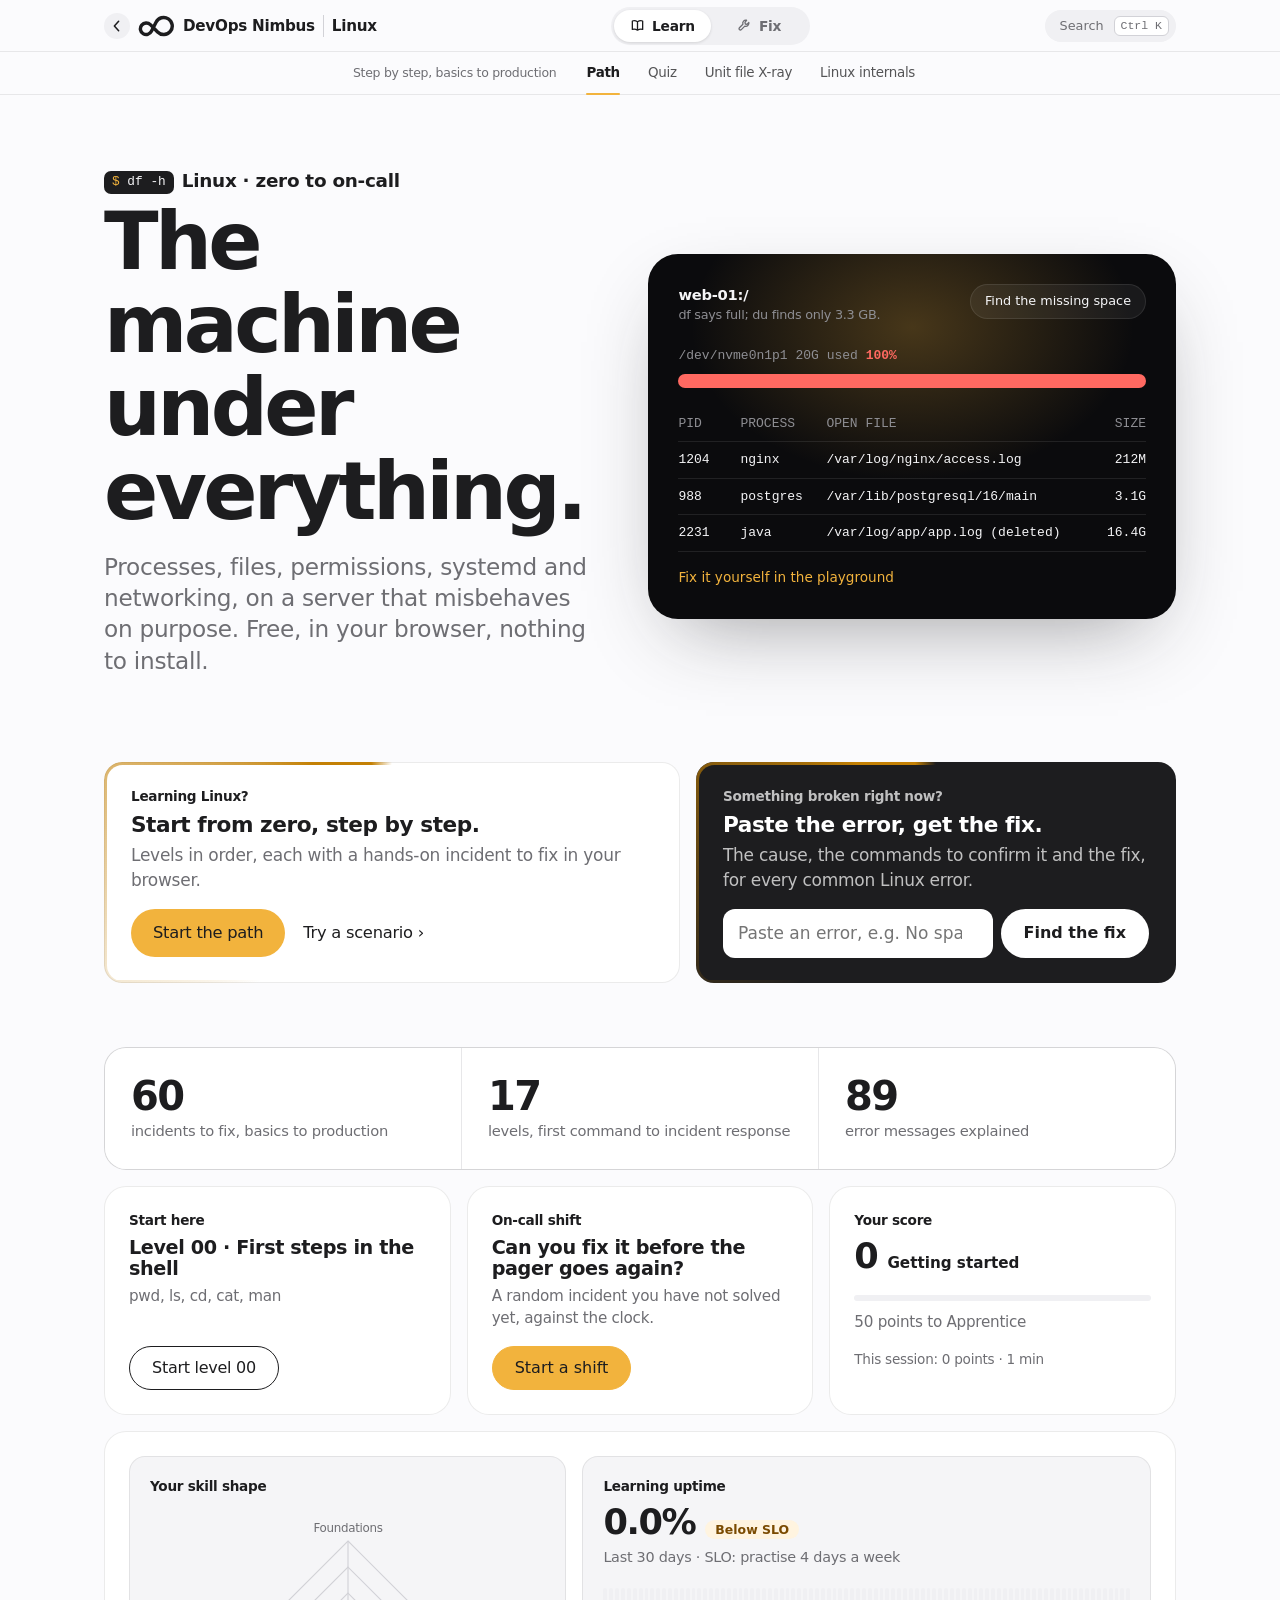
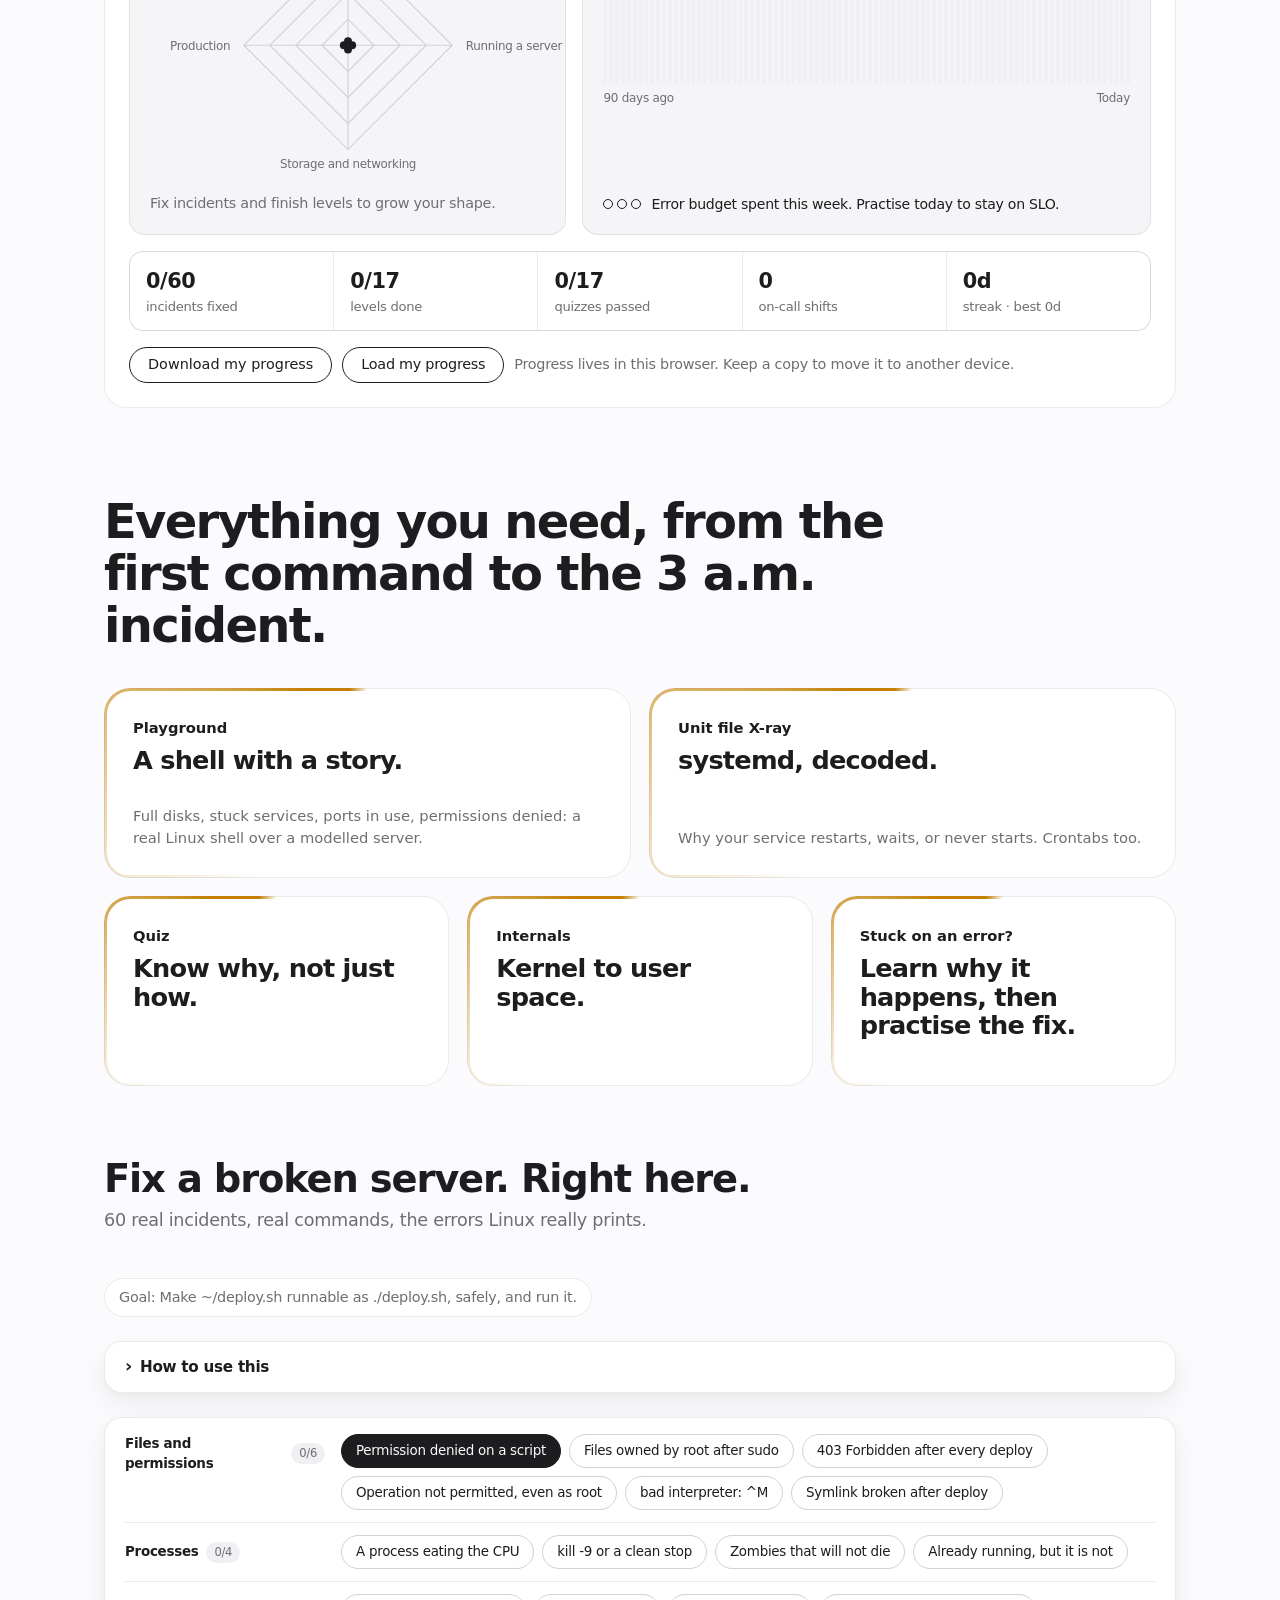
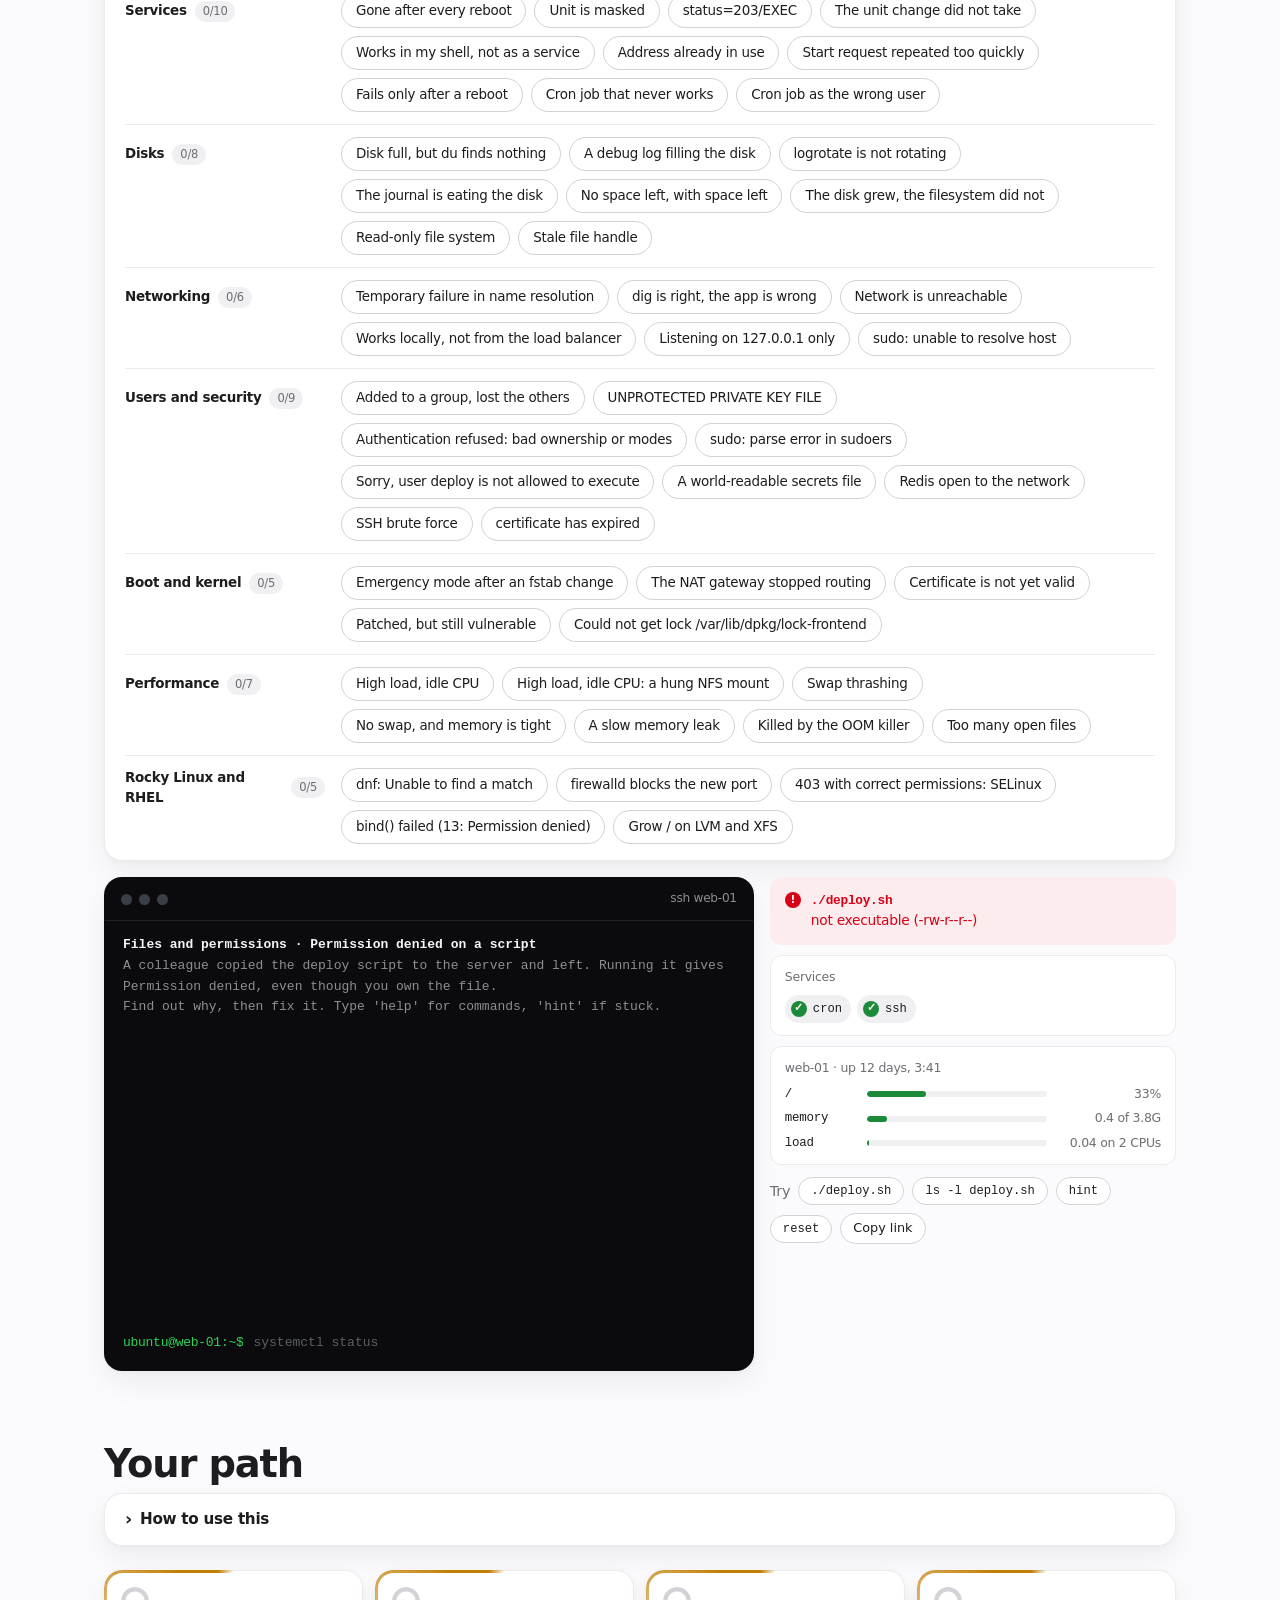
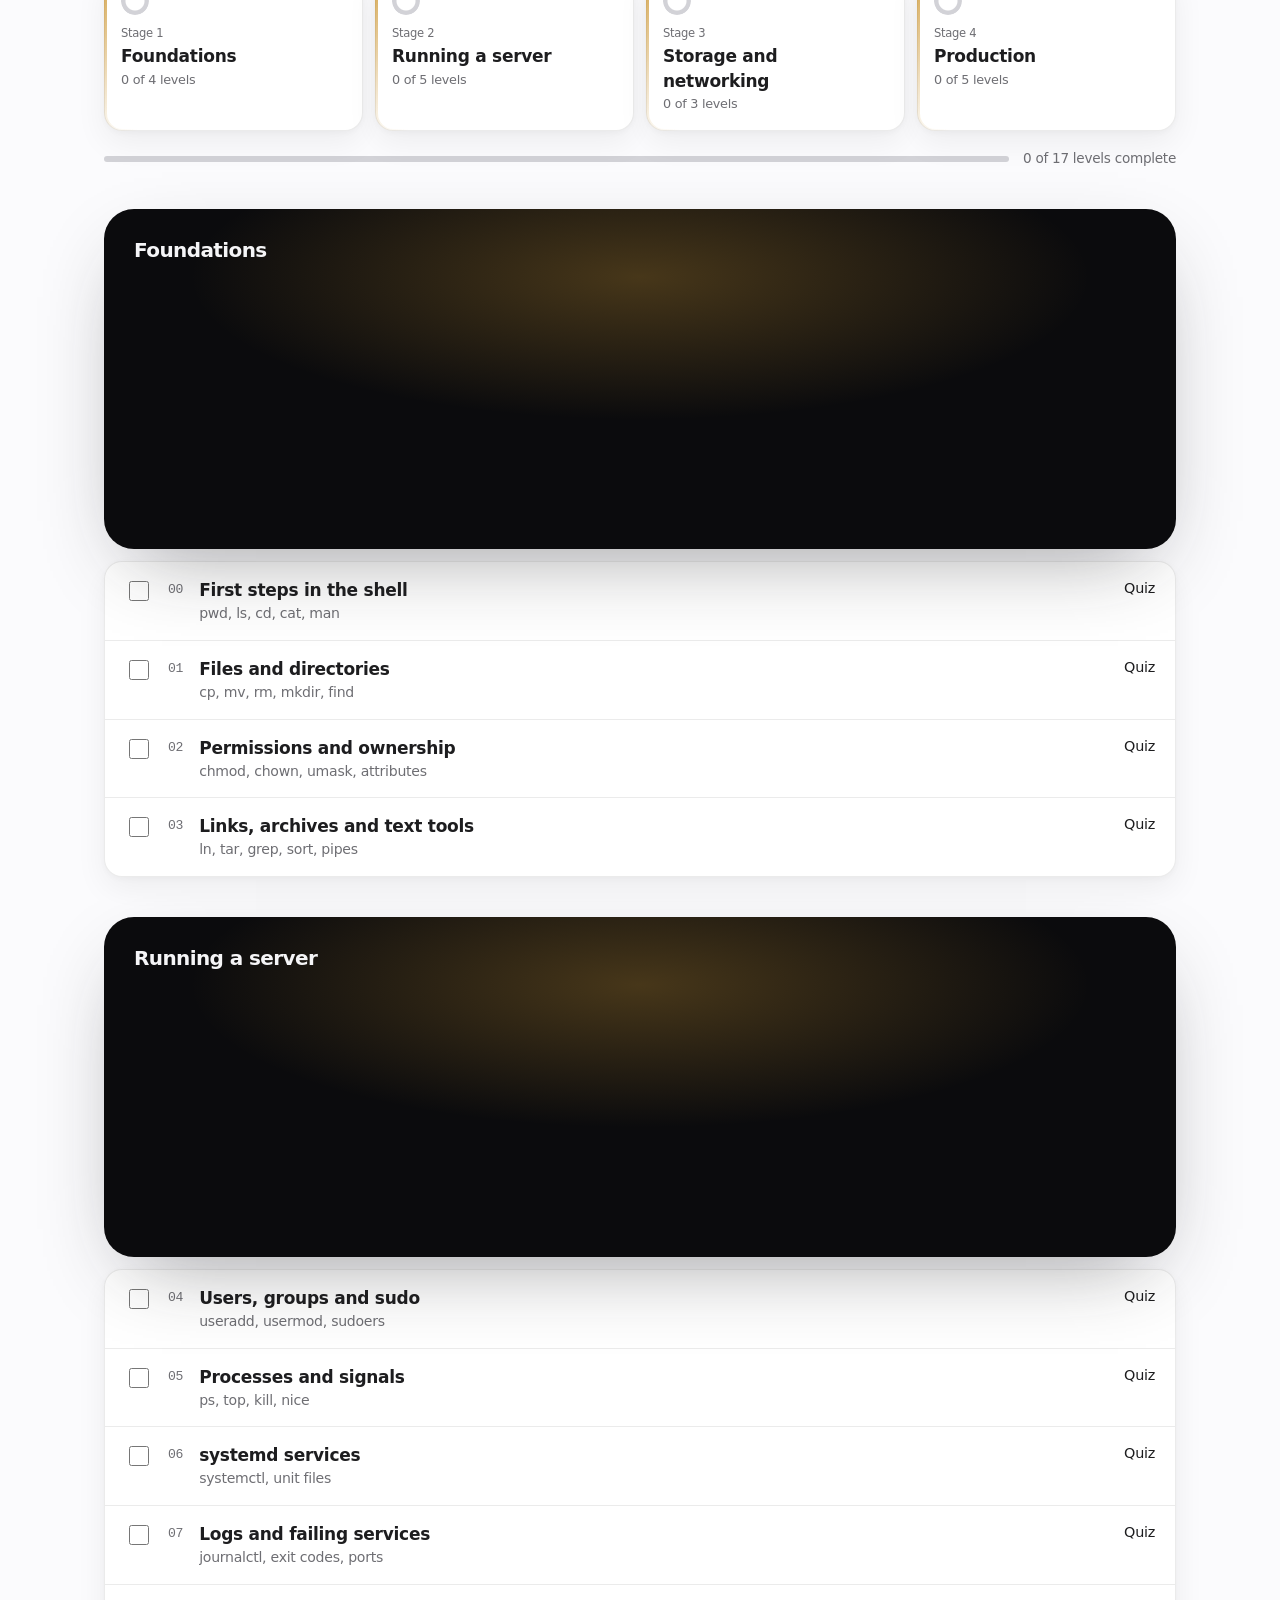
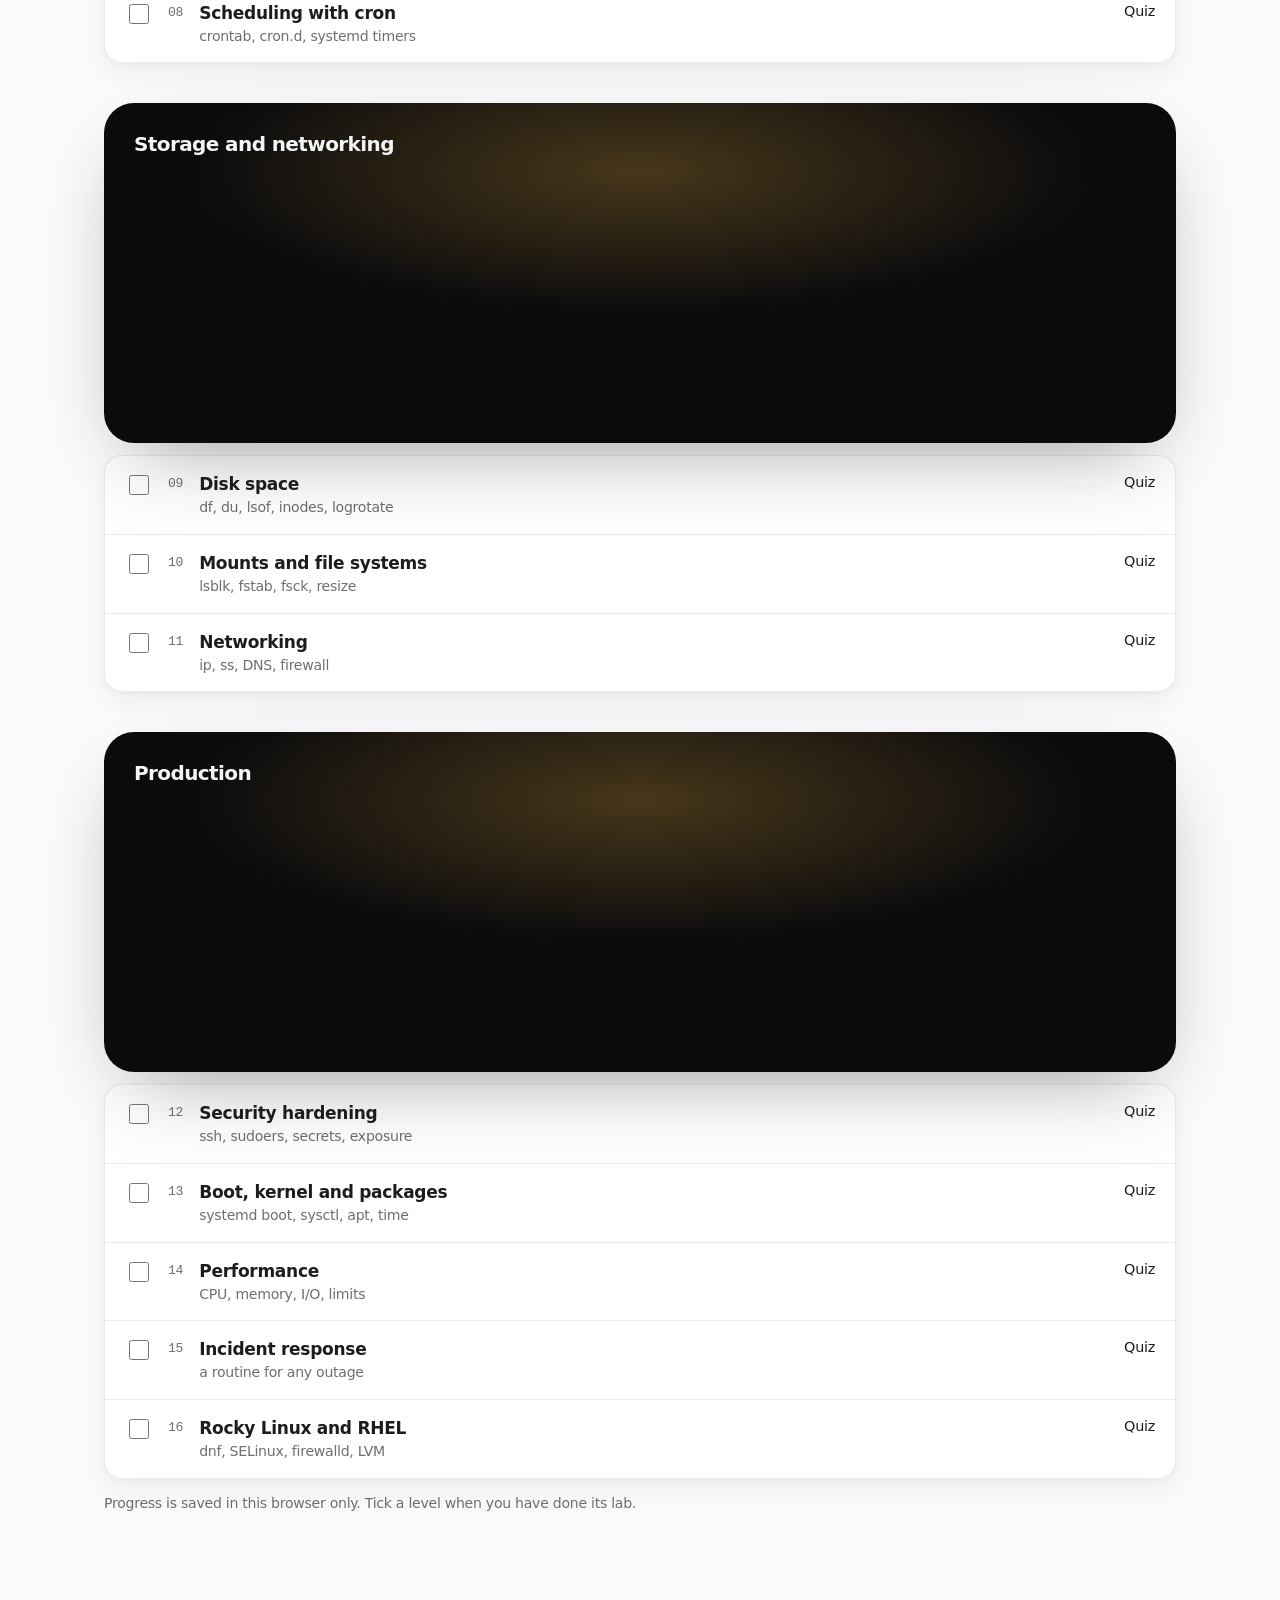
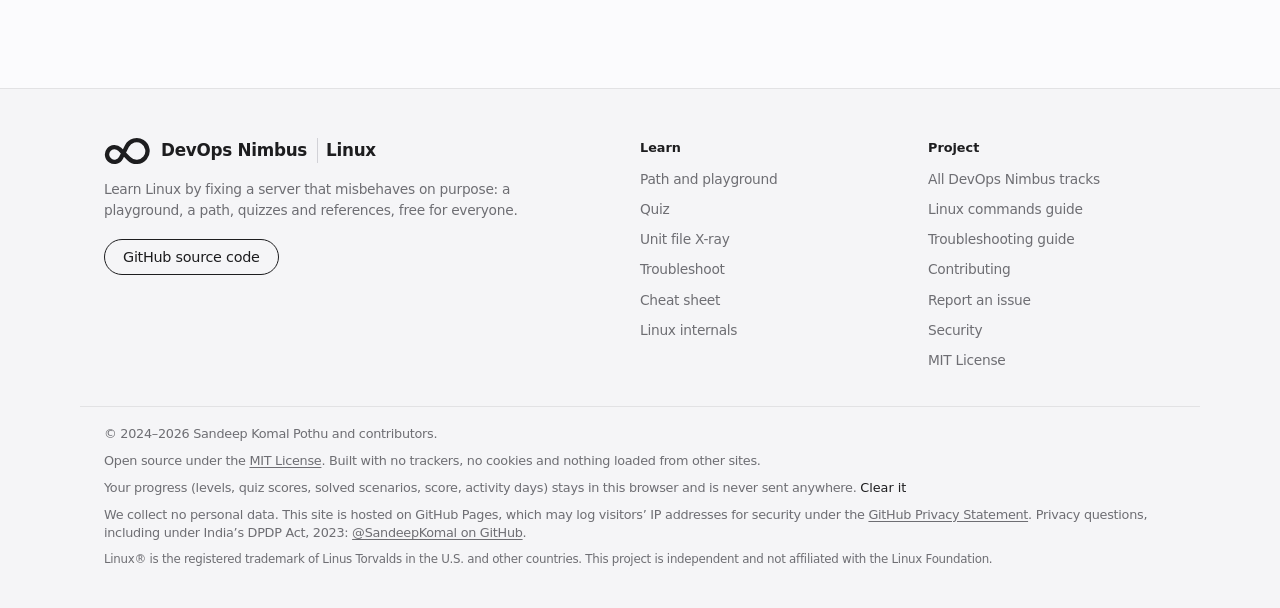
==== commit 4d886494: "Only show an answer the error search can stand behind Troubleshoot scored pasted text by shared word" ====
--- a/site/index.html
+++ b/site/index.html
@@ -175,7 +175,6 @@
         <input id="doctor-q" type="search" placeholder="Paste an error: No space left on device, 203/EXEC, Permission denied (publickey)…" autocomplete="off">
       </label>
       <div id="doctor-list" class="doctor-groups"></div>
-      <p class="muted" id="doctor-none" hidden>No entry matches. Try fewer words, or the tool's name (systemctl, ssh, cron, mount).</p>
       <div id="doctor-out"></div>
       <p class="note">A plain copy of this reference, readable without JavaScript: <a href="problems.html">problems.html</a>.</p>
     </section>
@@ -245,6 +244,7 @@
   <!-- Only what the first screen needs; app.js loads the playground, X-ray, quiz bank and internals after it. -->
   <script src="data.js"></script>
   <script src="scenario-index.js"></script>
+  <script src="doctor-search.js"></script>
   <script src="app.js"></script>
   <script src="engage.js"></script>
 </body>
--- a/site/style.css
+++ b/site/style.css
@@ -266,6 +266,10 @@
 .doctor-group-name { display: flex; align-items: center; gap: 8px; min-height: 34px; font-size: .84rem; font-weight: 600; }
 .doctor-group-count, .pg-group-count { font-size: .72rem; font-weight: 500; color: var(--muted); background: var(--code-bg); border-radius: 99px; padding: 2px 8px; font-variant-numeric: tabular-nums; }
 .doctor-group-items { display: flex; flex-wrap: wrap; gap: 8px; }
+.doctor-empty { padding: 14px 0 6px; }
+.doctor-empty h3 { margin: 0 0 4px; font-size: 1rem; }
+.doctor-empty p { margin: 0 0 6px; }
+.doctor-empty .doctor-group { border-top: 1px solid var(--hair); margin-top: 8px; }
 #doctor-out { scroll-margin-top: 72px; }
 .fix-head { display: flex; justify-content: space-between; align-items: center; gap: 12px; }
 .fix h3 { margin: 4px 0 14px; font-size: 1.5rem; }
@@ -668,3 +672,20 @@
 .eyebrow-cmd span { color: #f2b33d; }
 .eyebrow:has(.eyebrow-cmd) { display: block; }
 .eyebrow-cmd { display: inline-block; margin-right: 8px; vertical-align: .12em; }
+
+/* A short light in the track colour travels round the edge of the home cards, each at its own point.
+   On white it uses a deeper shade so it still shows; in dark mode the bright track colour. */
+:root { --accent-edge: #c38004; }
+@media (prefers-color-scheme: dark) { :root { --accent-edge: var(--accent-fill); } }
+@property --edge { syntax: "<angle>"; inherits: false; initial-value: 0deg; }
+.door, .tile, .stage-card { position: relative; }
+.door::before, .tile::before, .stage-card::before { content: ""; position: absolute; inset: -1px; border-radius: inherit; padding: 2.5px; pointer-events: none;
+  background: conic-gradient(from var(--edge), transparent 0 64%, color-mix(in srgb, var(--accent-edge) 55%, transparent) 80%, var(--accent-edge) 90%, var(--accent-edge) 97%, transparent 100%);
+  -webkit-mask: linear-gradient(#000 0 0) content-box, linear-gradient(#000 0 0); -webkit-mask-composite: xor;
+  mask: linear-gradient(#000 0 0) content-box exclude, linear-gradient(#000 0 0);
+  animation: edge 7s linear infinite; animation-delay: calc(var(--i, 0) * -1.3s); }
+@keyframes edge { to { --edge: 360deg; } }
+:is(.door, .tile, .stage-card):nth-child(2) { --i: 1; } :is(.door, .tile, .stage-card):nth-child(3) { --i: 2; }
+:is(.door, .tile, .stage-card):nth-child(4) { --i: 3; } :is(.door, .tile, .stage-card):nth-child(5) { --i: 4; }
+:is(.door, .tile, .stage-card):nth-child(6) { --i: 5; } :is(.door, .tile, .stage-card):nth-child(7) { --i: 6; }
+@media (prefers-reduced-motion: reduce) { .door::before, .tile::before, .stage-card::before { display: none; } }
